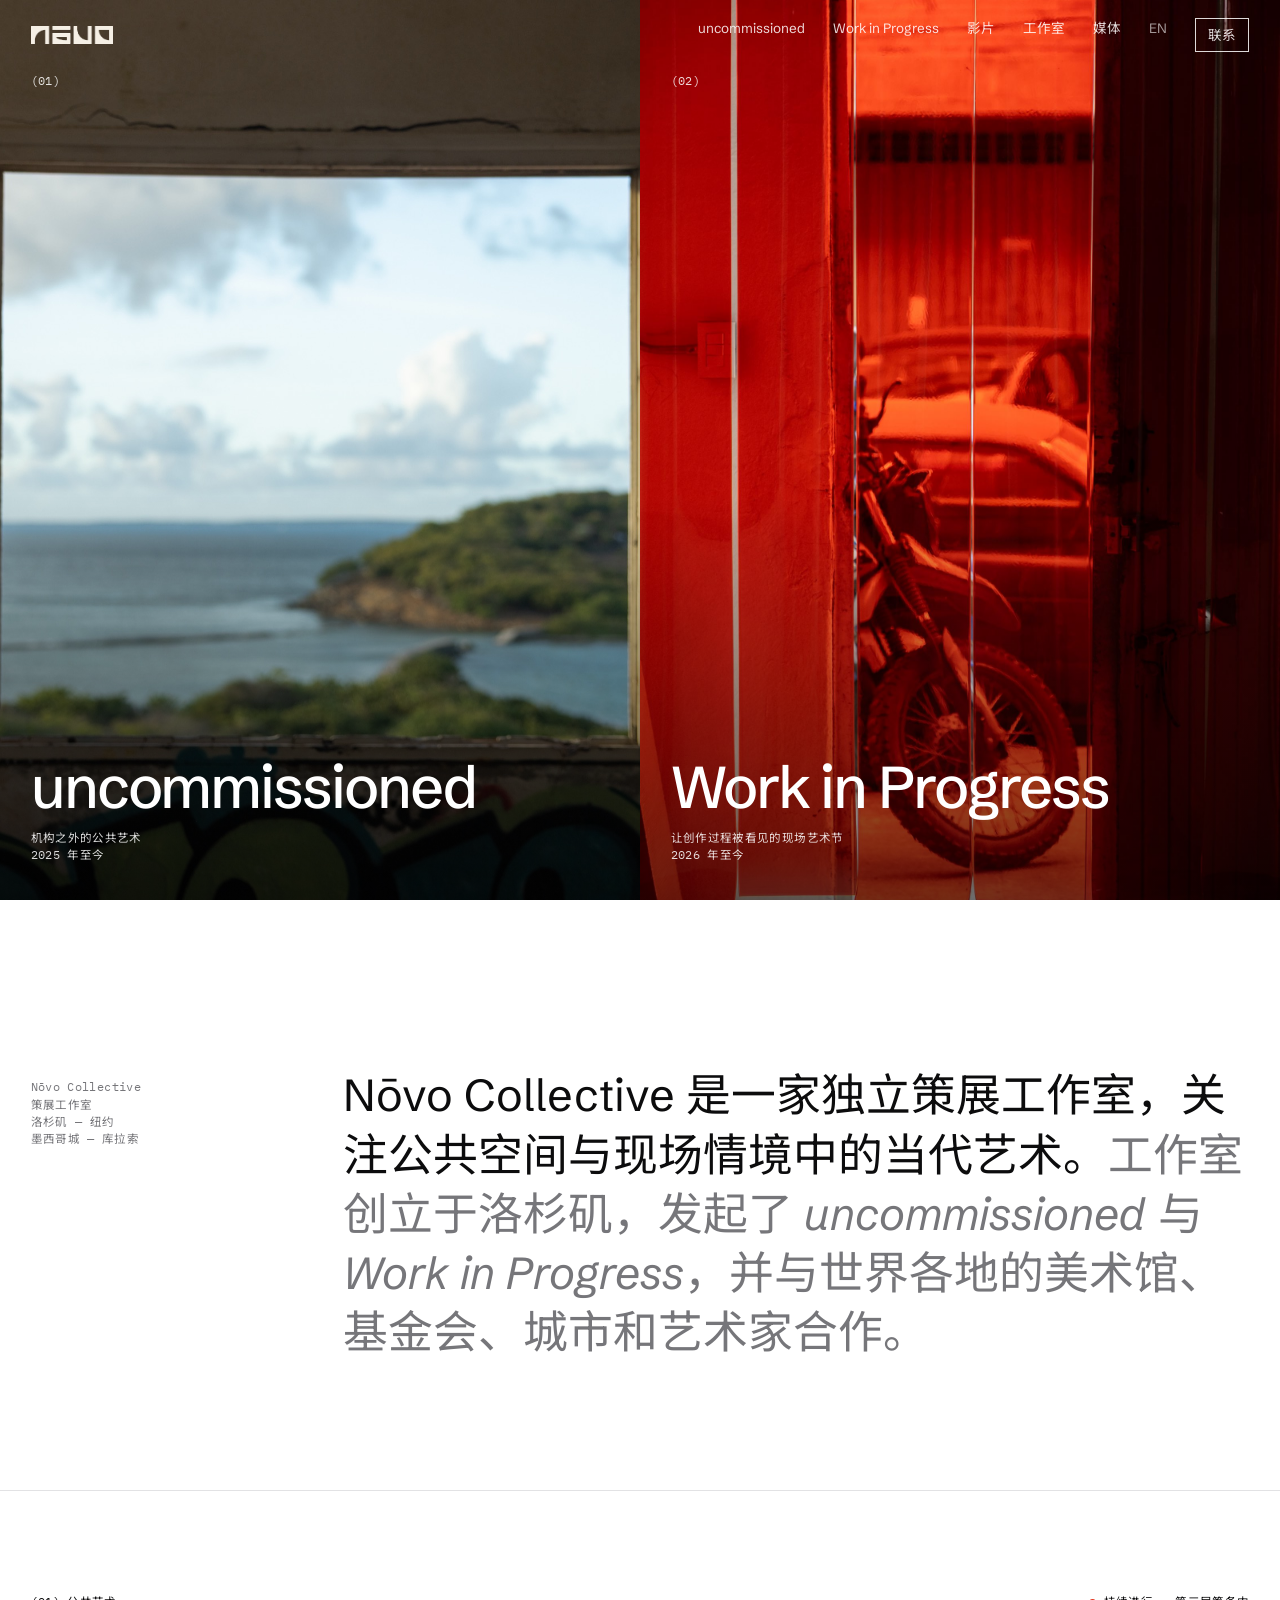
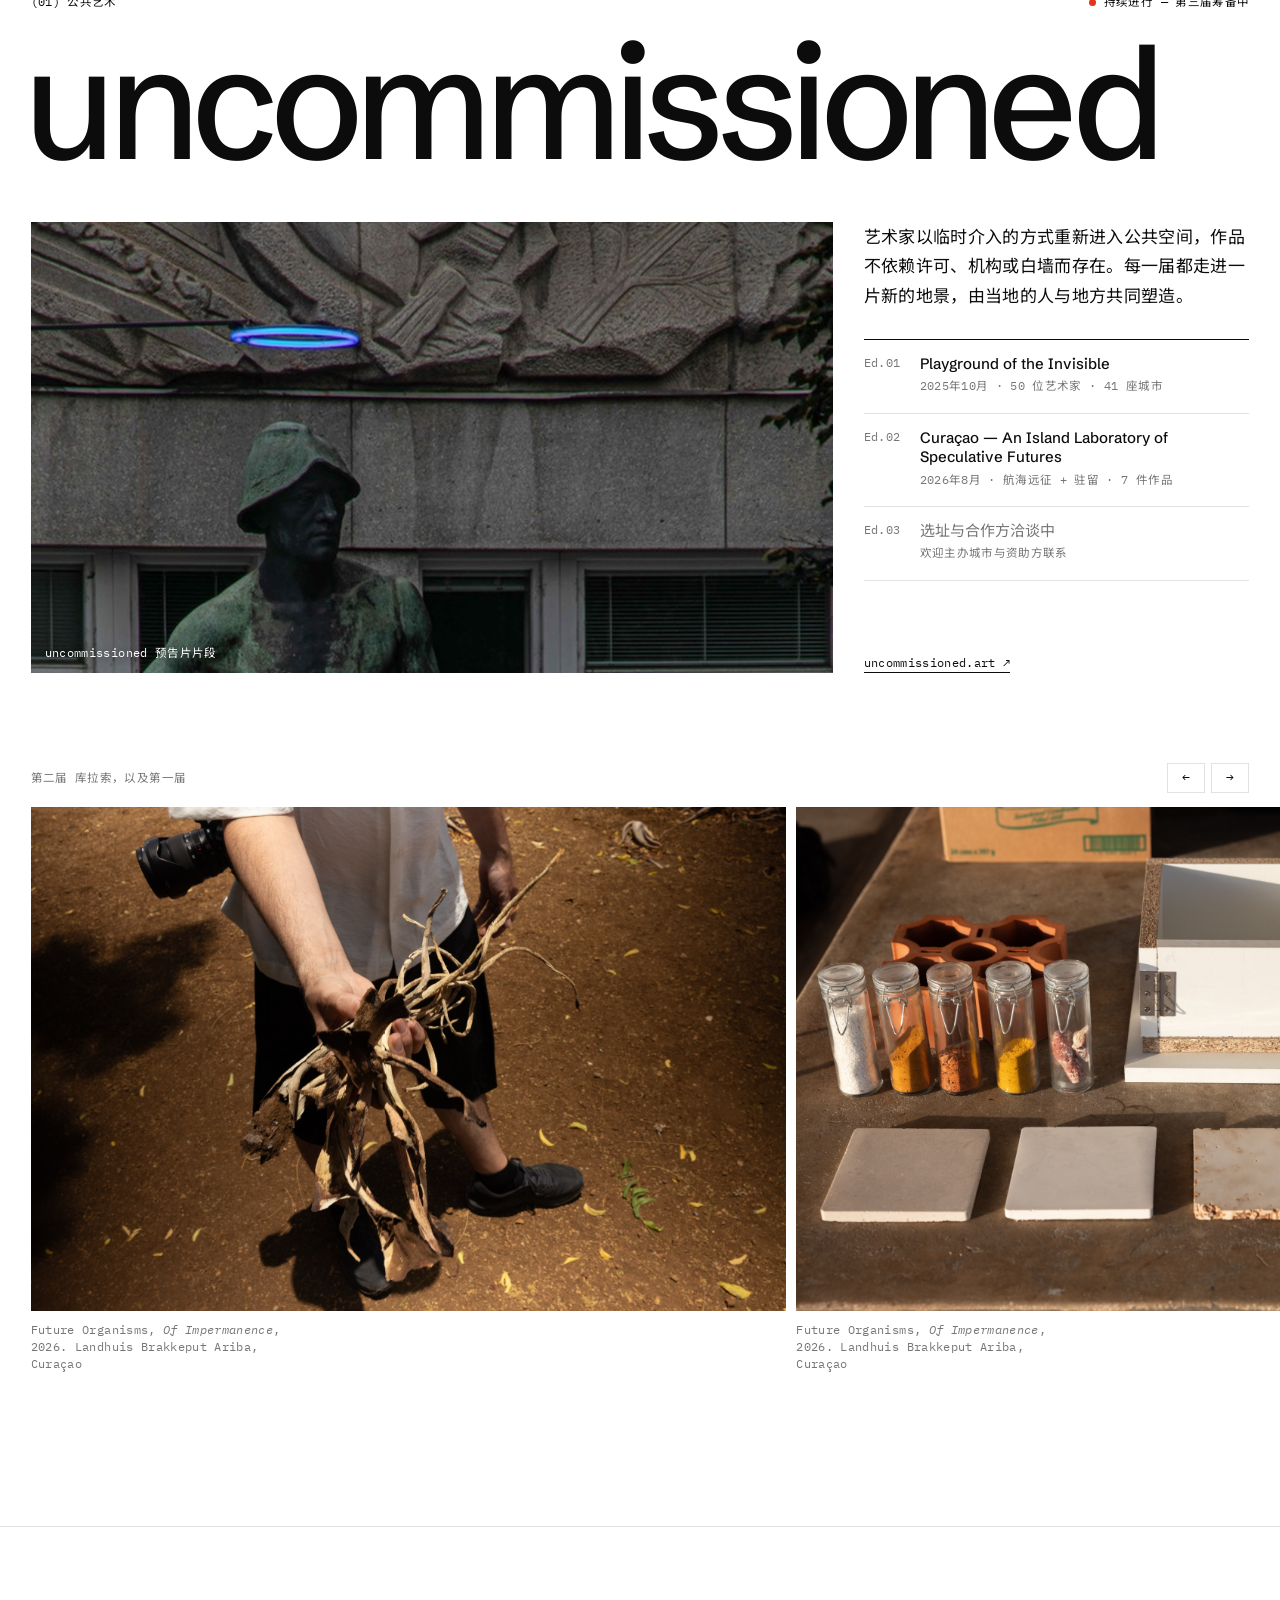
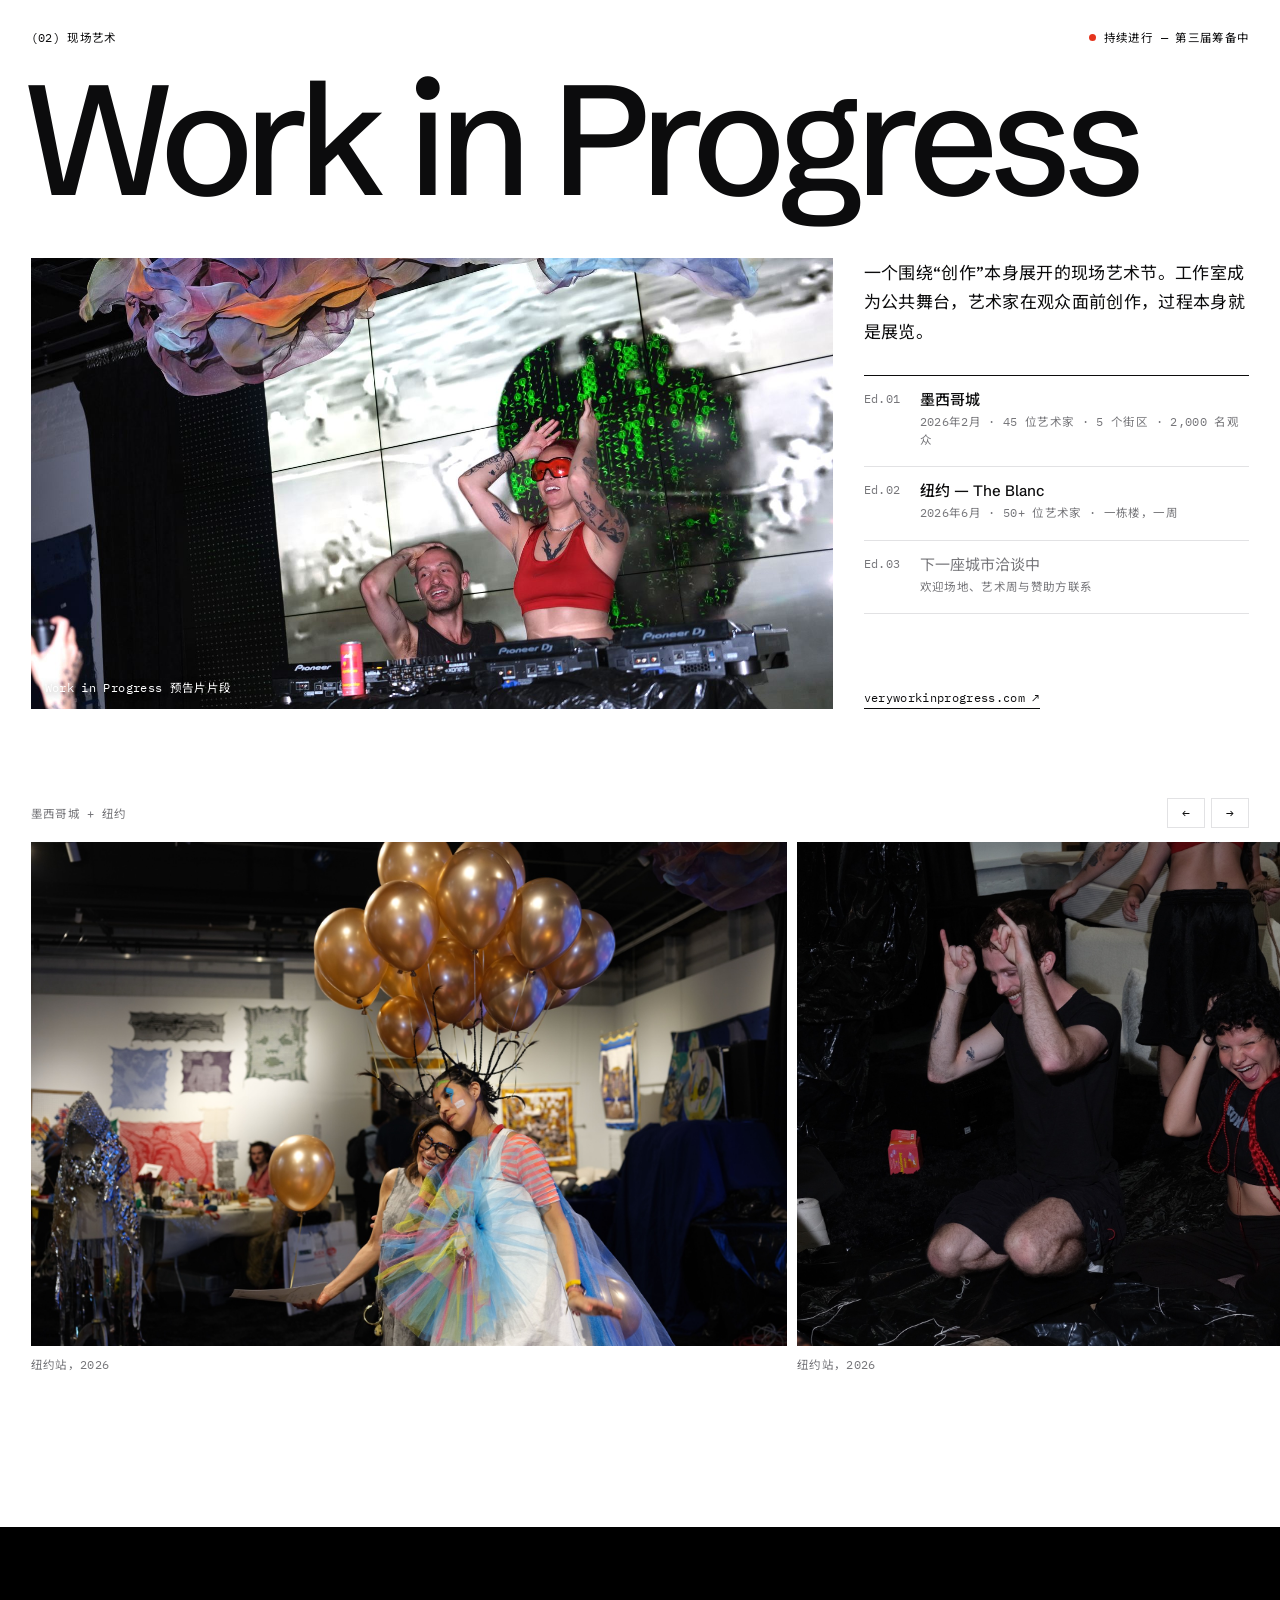
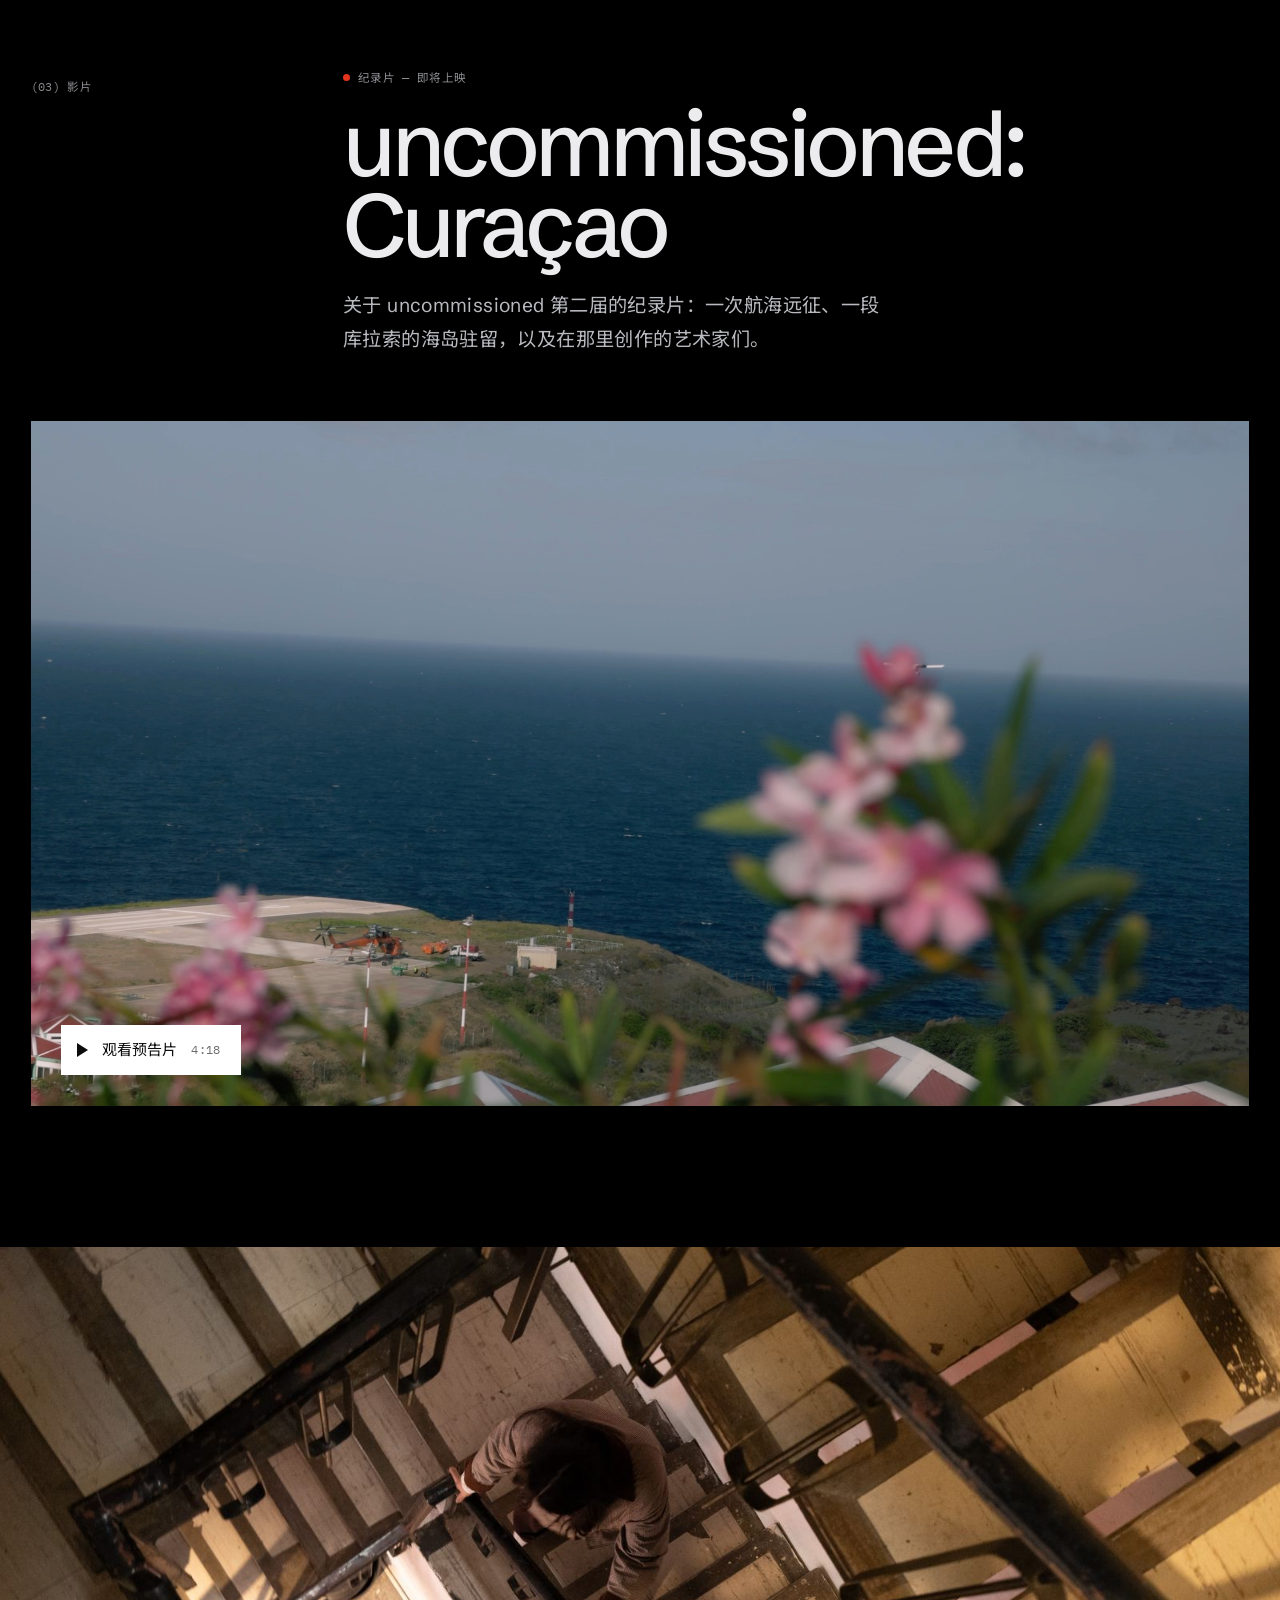
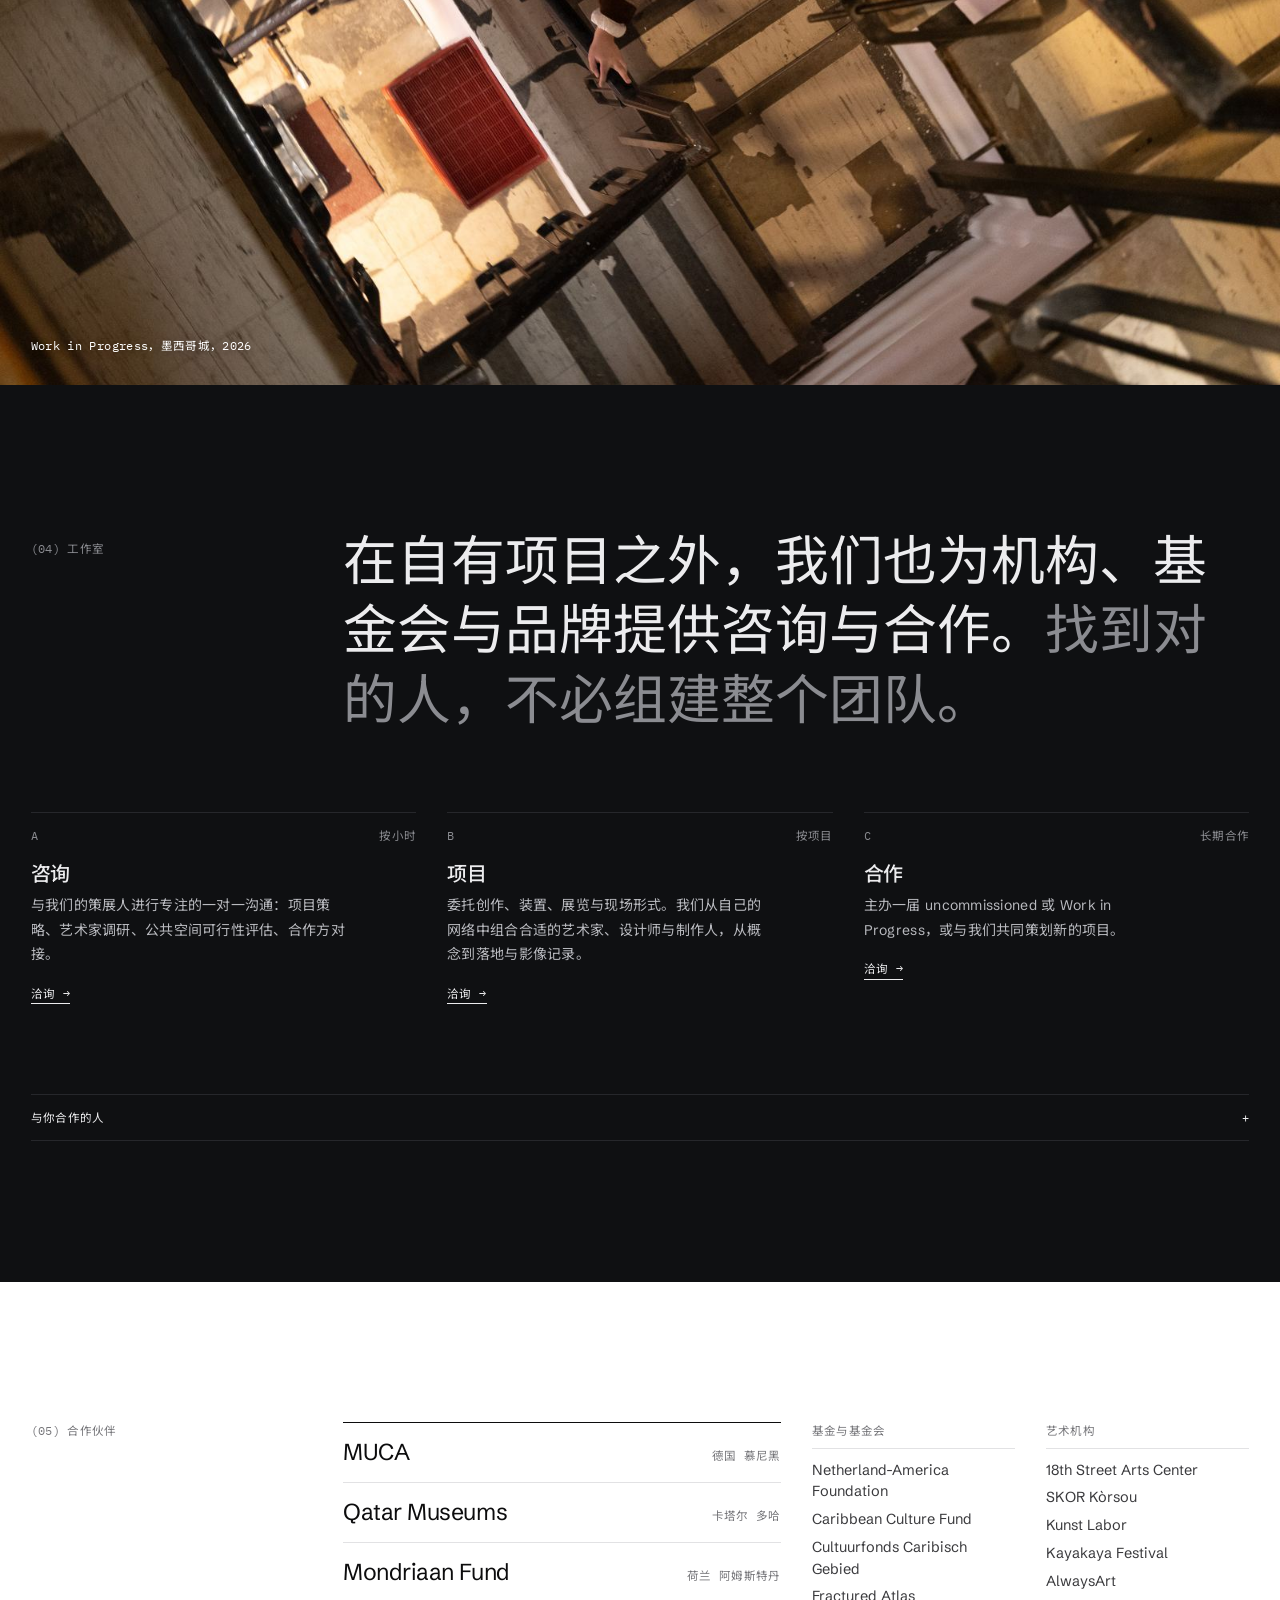
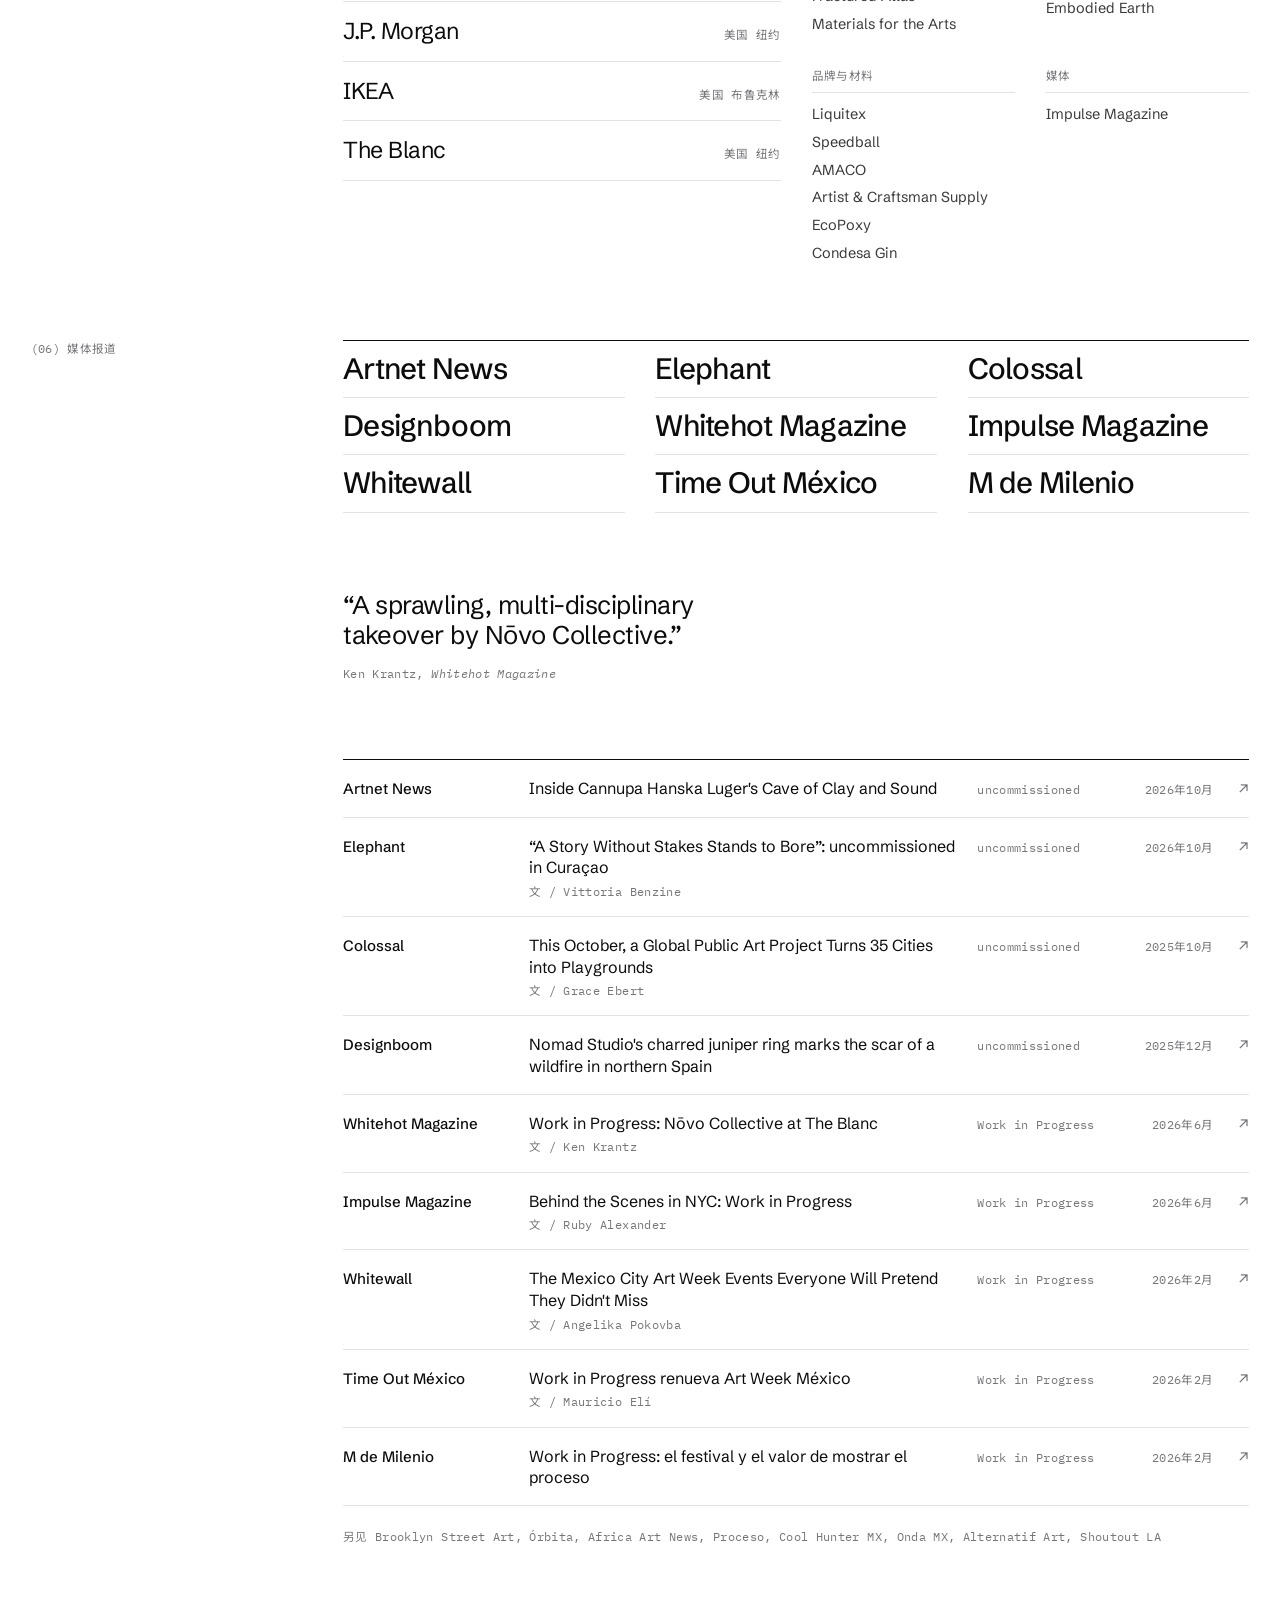
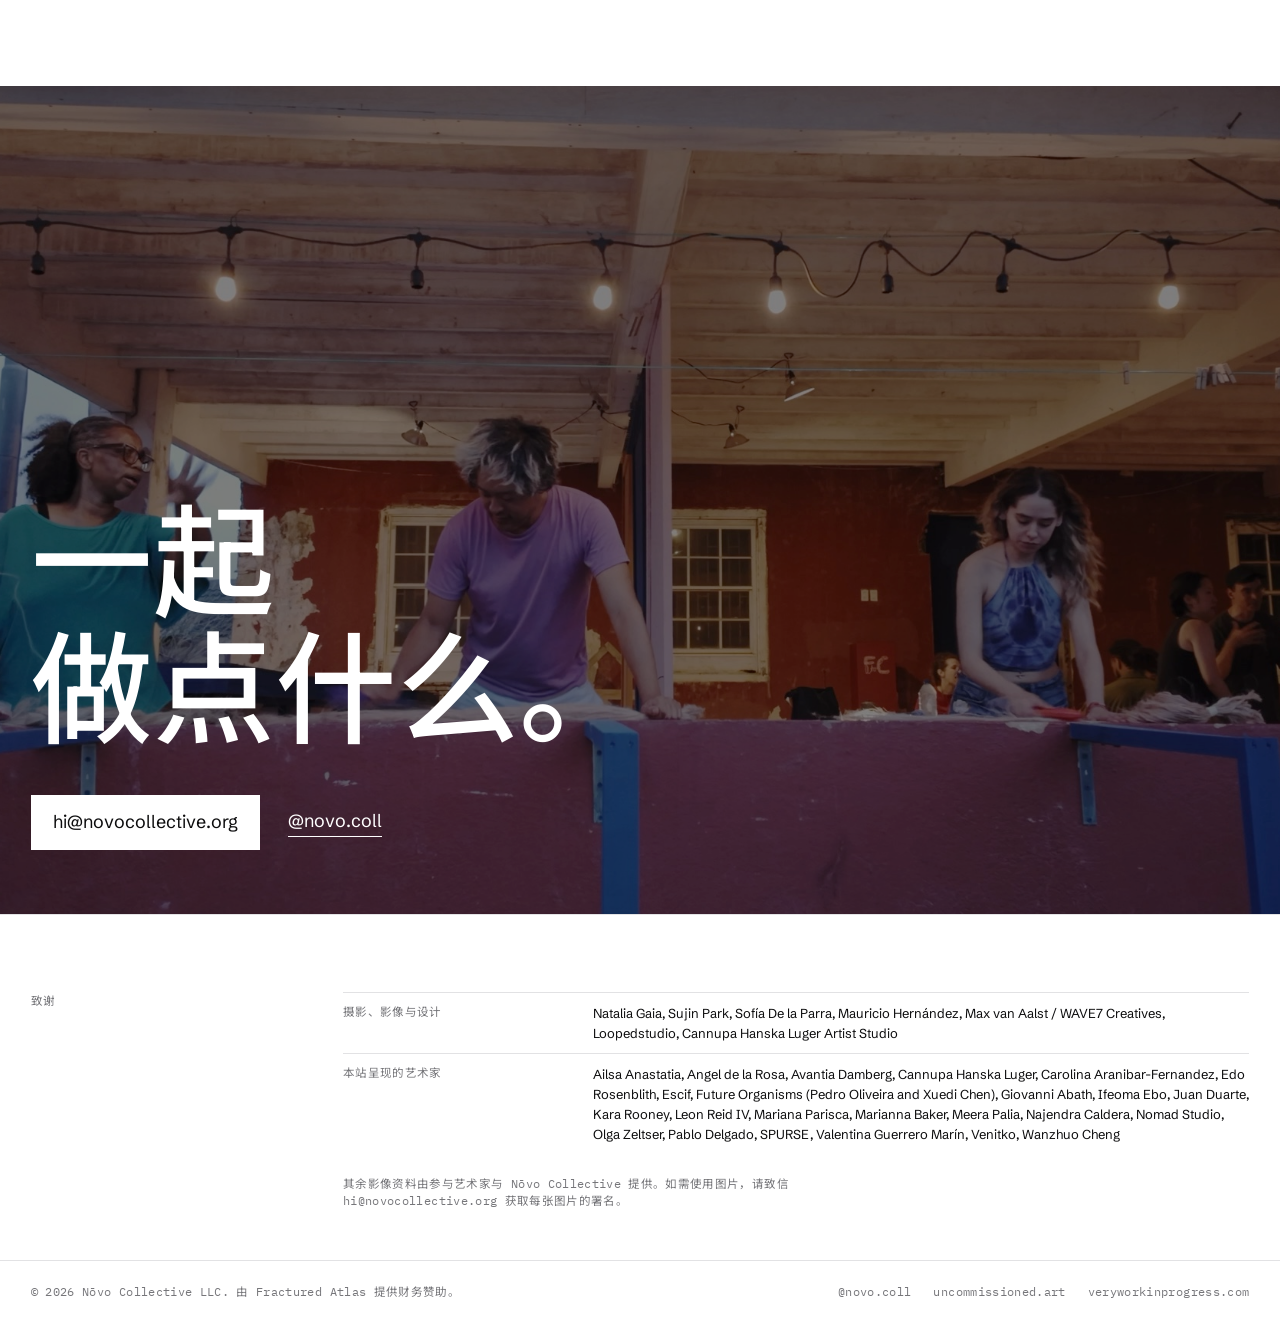
==== zh/index.html @ 169fda00 "Chinese version at /zh/ with language switch; Studio copy reflects the creative network Co-Authored-" ====
<!doctype html>
<html lang="zh-Hans">
<head>
<meta charset="utf-8">
<meta name="viewport" content="width=device-width, initial-scale=1">
<title>Nōvo Collective</title>
<meta name="description" content="Nōvo Collective 是一家独立策展工作室，专注于公共空间与现场情境中的当代艺术，发起了 uncommissioned 与 Work in Progress。">
<meta property="og:title" content="Nōvo Collective">
<meta property="og:description" content="独立策展工作室，uncommissioned 与 Work in Progress 的发起者。">
<meta property="og:image" content="https://novocollective.org/img/uc/curacao-window.jpg">
<meta property="og:url" content="https://novocollective.org/zh/">
<link rel="canonical" href="https://novocollective.org/zh/">
<link rel="alternate" hreflang="en" href="https://novocollective.org/">
<link rel="alternate" hreflang="zh-Hans" href="https://novocollective.org/zh/">
<meta name="twitter:card" content="summary_large_image">
<link rel="icon" type="image/png" href="../img/brand/favicon-64.png">
<link rel="apple-touch-icon" href="../img/brand/apple-touch-icon.png">
<link rel="preconnect" href="https://fonts.googleapis.com">
<link rel="preconnect" href="https://fonts.gstatic.com" crossorigin>
<link href="https://fonts.googleapis.com/css2?family=IBM+Plex+Mono:wght@400&family=Schibsted+Grotesk:ital,wght@0,400;0,500;1,400&family=Noto+Sans+SC:wght@400;500&display=swap" rel="stylesheet">
<link rel="stylesheet" href="../style.css">
</head>
<body>

<header class="top">
  <a class="logo" href="#top" aria-label="Nōvo Collective，回到顶部"><img src="../img/brand/novo-white.png" alt="Nōvo Collective"></a>
  <nav>
    <a href="#uncommissioned">uncommissioned</a>
    <a href="#wip">Work in Progress</a>
    <a href="#film">影片</a>
    <a href="#studio">工作室</a>
    <a href="#record">媒体</a>
    <a class="lang" href="../" hreflang="en" lang="en">EN</a>
    <a class="cta" href="#contact">联系</a>
  </nav>
</header>

<main id="top">

  <!-- Two pillars, side by side -->
  <section class="hero" aria-label="我们的两个项目">
    <a class="panel" href="#uncommissioned">
      <img src="../img/uc/curacao-window.jpg" width="2400" height="1600" alt="库拉索，废墟建筑的窗口框出大海" fetchpriority="high">
      <span class="idx mono">(01)</span>
      <div class="panel-txt">
        <h2>uncommissioned</h2>
        <span class="mono">机构之外的公共艺术<br>2025 年至今</span>
      </div>
    </a>
    <a class="panel" href="#wip">
      <img src="../img/wip/mx-entrance.jpg" width="1600" height="2400" alt="墨西哥城，Work in Progress 被红光照亮的入口" fetchpriority="high">
      <span class="idx mono">(02)</span>
      <div class="panel-txt">
        <h2>Work in Progress</h2>
        <span class="mono">让创作过程被看见的现场艺术节<br>2026 年至今</span>
      </div>
    </a>
  </section>

  <!-- Who we are -->
  <section class="statement grid">
    <p class="side mono mute">Nōvo Collective<br>策展工作室<br>洛杉矶 — 纽约<br>墨西哥城 — 库拉索</p>
    <p class="lead">Nōvo Collective 是一家独立策展工作室，关注公共空间与现场情境中的当代艺术。<em>工作室创立于洛杉矶，发起了 <i>uncommissioned</i> 与 <i>Work in Progress</i>，并与世界各地的美术馆、基金会、城市和艺术家合作。</em></p>
  </section>

  <!-- Pillar 01 -->
  <section class="pillar" id="uncommissioned">
    <div class="grid p-head">
      <div class="no mono">
        <span>(01) 公共艺术</span>
        <span class="status">持续进行 — 第三届筹备中</span>
      </div>
      <h2>uncommissioned</h2>
    </div>

    <div class="grid p-body">
<!-- lead:uc -->
      <figure class="lead">
        <video autoplay muted loop playsinline preload="metadata" poster="../img/uc/stolen-light.jpg" aria-label="uncommissioned 预告片片段"><source src="../media/uncommissioned-loop.mp4" type="video/mp4"></video>
        <figcaption class="mono">uncommissioned 预告片片段</figcaption>
      </figure>
<!-- /lead:uc -->
      <aside>
        <p>艺术家以临时介入的方式重新进入公共空间，作品不依赖许可、机构或白墙而存在。每一届都走进一片新的地景，由当地的人与地方共同塑造。</p>
        <div class="eds">
          <div class="ed"><span class="n mono">Ed.01</span><b>Playground of the Invisible</b><span class="mono mute">2025年10月 · 50 位艺术家 · 41 座城市</span></div>
          <div class="ed"><span class="n mono">Ed.02</span><b>Curaçao — An Island Laboratory of Speculative Futures</b><span class="mono mute">2026年8月 · 航海远征 + 驻留 · 7 件作品</span></div>
          <div class="ed next"><span class="n mono">Ed.03</span><b>选址与合作方洽谈中</b><span class="mono mute">欢迎主办城市与资助方联系</span></div>
        </div>
        <a class="u mono" href="https://uncommissioned.art" target="_blank" rel="noopener">uncommissioned.art ↗</a>
      </aside>
    </div>

    <div class="strip">
      <div class="strip-bar"><span class="mono mute">第二届 库拉索，以及第一届</span><span class="btns"><button type="button" data-dir="-1" aria-label="上一组图片">←</button><button type="button" data-dir="1" aria-label="下一组图片">→</button></span></div>
      <div class="track" tabindex="0" aria-label="uncommissioned 现场照片">
<!-- gallery:uc -->
        <figure><img src="../img/gallery/uc/01-future-organisms-of-impermanence-2026-landhuis-brakkeput-ari.jpg" width="2000" height="1334" alt="Future Organisms, Of Impermanence, 2026. Landhuis Brakkeput Ariba, Curaçao" loading="lazy"><figcaption class="mono mute">Future Organisms, <i>Of Impermanence</i>, 2026. Landhuis Brakkeput Ariba, Curaçao</figcaption></figure>
        <figure><img src="../img/gallery/uc/02-future-organisms-of-impermanence-2026-landhuis-brakkeput-ari.jpg" width="2000" height="1334" alt="Future Organisms, Of Impermanence, 2026. Landhuis Brakkeput Ariba, Curaçao" loading="lazy"><figcaption class="mono mute">Future Organisms, <i>Of Impermanence</i>, 2026. Landhuis Brakkeput Ariba, Curaçao</figcaption></figure>
        <figure><img src="../img/gallery/uc/03-ailsa-anastatia-terms-and-conditions-2026-sint-jorisbaai-cur.jpg" width="2000" height="1333" alt="Ailsa Anastatia, Terms and Conditions, 2026. Sint Jorisbaai, Curaçao" loading="lazy"><figcaption class="mono mute">Ailsa Anastatia, <i>Terms and Conditions</i>, 2026. Sint Jorisbaai, Curaçao</figcaption></figure>
        <figure><img src="../img/gallery/uc/04-ailsa-anastatia-terms-and-conditions-2026-sint-jorisbaai-cur.jpg" width="2000" height="1333" alt="Ailsa Anastatia, Terms and Conditions, 2026. Sint Jorisbaai, Curaçao" loading="lazy"><figcaption class="mono mute">Ailsa Anastatia, <i>Terms and Conditions</i>, 2026. Sint Jorisbaai, Curaçao</figcaption></figure>
        <figure><img src="../img/gallery/uc/05-cannupa-hanska-luger-land-song-2026-kueba-di-indjan-curacao.jpg" width="1428" height="2000" alt="Cannupa Hanska Luger, Land Song, 2026. Kueba di Indjan, Curaçao" loading="lazy"><figcaption class="mono mute">Cannupa Hanska Luger, <i>Land Song</i>, 2026. Kueba di Indjan, Curaçao</figcaption></figure>
        <figure><img src="../img/gallery/uc/06-cannupa-hanska-luger-land-song-2026-kueba-di-indjan-curacao.jpg" width="1428" height="2000" alt="Cannupa Hanska Luger, Land Song, 2026. Kueba di Indjan, Curaçao" loading="lazy"><figcaption class="mono mute">Cannupa Hanska Luger, <i>Land Song</i>, 2026. Kueba di Indjan, Curaçao</figcaption></figure>
        <figure><img src="../img/gallery/uc/07-avantia-damberg-the-lands-hexagonised-treasures-2026-kueba-d.jpg" width="2000" height="1335" alt="Avantia Damberg, the land’s hexagonised treasures, 2026. Kueba di Indjan, Curaçao" loading="lazy"><figcaption class="mono mute">Avantia Damberg, <i>the land’s hexagonised treasures</i>, 2026. Kueba di Indjan, Curaçao</figcaption></figure>
        <figure><img src="../img/gallery/uc/08-avantia-damberg-through-colourful-shades-inside-out-2026-kle.jpg" width="2000" height="1500" alt="Avantia Damberg, Through Colourful Shades - Inside Out, 2026. Klein Curaçao" loading="lazy"><figcaption class="mono mute">Avantia Damberg, <i>Through Colourful Shades - Inside Out</i>, 2026. Klein Curaçao</figcaption></figure>
        <figure><img src="../img/gallery/uc/09-najendra-caldera-karga-2026-curacao.jpg" width="2000" height="1333" alt="Najendra Caldera, Karga, 2026. Curaçao" loading="lazy"><figcaption class="mono mute">Najendra Caldera, <i>Karga</i>, 2026. Curaçao</figcaption></figure>
        <figure><img src="../img/gallery/uc/10-najendra-caldera-karga-2026-curacao.jpg" width="2000" height="1334" alt="Najendra Caldera, Karga, 2026. Curaçao" loading="lazy"><figcaption class="mono mute">Najendra Caldera, <i>Karga</i>, 2026. Curaçao</figcaption></figure>
        <figure><img src="../img/gallery/uc/11-giovanni-abath-explaining-everything-without-saying-anything.jpg" width="2000" height="1334" alt="Giovanni Abath, Explaining Everything Without Saying Anything…, 2026. Curaçao" loading="lazy"><figcaption class="mono mute">Giovanni Abath, <i>Explaining Everything Without Saying Anything…</i>, 2026. Curaçao</figcaption></figure>
        <figure><img src="../img/gallery/uc/12-carolina-aranibar-fernandez-the-reef-of-our-future-ancestors.jpg" width="1334" height="2000" alt="Carolina Aranibar-Fernandez, The Reef of our Future Ancestors, 2026. Curaçao" loading="lazy"><figcaption class="mono mute">Carolina Aranibar-Fernandez, <i>The Reef of our Future Ancestors</i>, 2026. Curaçao</figcaption></figure>
        <figure><img src="../img/gallery/uc/13-carolina-aranibar-fernandez-the-reef-of-our-future-ancestors.jpg" width="1334" height="2000" alt="Carolina Aranibar-Fernandez, The Reef of our Future Ancestors, 2026. Curaçao" loading="lazy"><figcaption class="mono mute">Carolina Aranibar-Fernandez, <i>The Reef of our Future Ancestors</i>, 2026. Curaçao</figcaption></figure>
        <figure><img src="../img/gallery/uc/14-carolina-aranibar-fernandez-the-reef-of-our-future-ancestors.jpg" width="2000" height="1334" alt="Carolina Aranibar-Fernandez, The Reef of our Future Ancestors, 2026. Curaçao" loading="lazy"><figcaption class="mono mute">Carolina Aranibar-Fernandez, <i>The Reef of our Future Ancestors</i>, 2026. Curaçao</figcaption></figure>
        <figure><img src="../img/gallery/uc/15-carolina-aranibar-fernandez-the-reef-of-our-future-ancestors.jpg" width="2000" height="1334" alt="Carolina Aranibar-Fernandez, The Reef of our Future Ancestors, 2026. Curaçao" loading="lazy"><figcaption class="mono mute">Carolina Aranibar-Fernandez, <i>The Reef of our Future Ancestors</i>, 2026. Curaçao</figcaption></figure>
        <figure><img src="../img/gallery/uc/16-angel-de-la-rosa-curacao-2026.jpg" width="1334" height="2000" alt="Angel de la Rosa. Curaçao, 2026" loading="lazy"><figcaption class="mono mute">Angel de la Rosa. Curaçao, 2026</figcaption></figure>
        <figure><img src="../img/gallery/uc/17-ailsa-anastatia-curacao-2026.jpg" width="2000" height="1334" alt="Ailsa Anastatia. Curaçao, 2026" loading="lazy"><figcaption class="mono mute">Ailsa Anastatia. Curaçao, 2026</figcaption></figure>
        <figure><img src="../img/gallery/uc/18-reception-kueba-di-indjan-curacao-2026.jpg" width="2000" height="1335" alt="Reception, Kueba di Indjan. Curaçao, 2026" loading="lazy"><figcaption class="mono mute">Reception, Kueba di Indjan. Curaçao, 2026</figcaption></figure>
        <figure><img src="../img/gallery/uc/19-curacao-2026.jpg" width="2000" height="1335" alt="库拉索，2026" loading="lazy"><figcaption class="mono mute">库拉索，2026</figcaption></figure>
        <figure><img src="../img/gallery/uc/20-curacao-2026.jpg" width="2000" height="1335" alt="库拉索，2026" loading="lazy"><figcaption class="mono mute">库拉索，2026</figcaption></figure>
        <figure><img src="../img/gallery/uc/21-curacao-2026.jpg" width="2000" height="1500" alt="库拉索，2026" loading="lazy"><figcaption class="mono mute">库拉索，2026</figcaption></figure>
        <figure><img src="../img/gallery/uc/22-curacao-2026.jpg" width="2000" height="900" alt="库拉索，2026" loading="lazy"><figcaption class="mono mute">库拉索，2026</figcaption></figure>
        <figure><img src="../img/gallery/uc/23-curacao-2026.jpg" width="2000" height="900" alt="库拉索，2026" loading="lazy"><figcaption class="mono mute">库拉索，2026</figcaption></figure>
        <figure><img src="../img/gallery/uc/24-curacao-2026.jpg" width="2000" height="900" alt="库拉索，2026" loading="lazy"><figcaption class="mono mute">库拉索，2026</figcaption></figure>
        <figure><img src="../img/gallery/uc/25-curacao-2026.jpg" width="2000" height="1125" alt="库拉索，2026" loading="lazy"><figcaption class="mono mute">库拉索，2026</figcaption></figure>
        <figure><img src="../img/gallery/uc/26-curacao-2026.jpg" width="2000" height="1334" alt="库拉索，2026" loading="lazy"><figcaption class="mono mute">库拉索，2026</figcaption></figure>
        <figure><img src="../img/gallery/uc/27-curacao-2026.jpg" width="2000" height="1334" alt="库拉索，2026" loading="lazy"><figcaption class="mono mute">库拉索，2026</figcaption></figure>
        <figure><img src="../img/gallery/uc/28-curacao-2026.jpg" width="2000" height="1334" alt="库拉索，2026" loading="lazy"><figcaption class="mono mute">库拉索，2026</figcaption></figure>
        <figure><img src="../img/gallery/uc/29-curacao-2026.jpg" width="2000" height="1334" alt="库拉索，2026" loading="lazy"><figcaption class="mono mute">库拉索，2026</figcaption></figure>
        <figure><img src="../img/gallery/uc/30-photo.jpg" width="1600" height="1065" alt="照片" loading="lazy"><figcaption class="mono mute"></figcaption></figure>
        <figure><img src="../img/gallery/uc/31-cannupa-hanska-luger.jpg" width="1200" height="857" alt="Cannupa Hanska Luger" loading="lazy"><figcaption class="mono mute">Cannupa Hanska Luger</figcaption></figure>
        <figure><img src="../img/gallery/uc/32-wanzhuo-cheng.jpg" width="1200" height="1221" alt="Wanzhuo Cheng" loading="lazy"><figcaption class="mono mute">Wanzhuo Cheng</figcaption></figure>
        <figure><img src="../img/gallery/uc/33-nomad-studio-socarrado-castilla-y-leon.jpg" width="800" height="450" alt="Nomad Studio, Socarrado. Castilla y León" loading="lazy"><figcaption class="mono mute">Nomad Studio, <i>Socarrado</i>. Castilla y León</figcaption></figure>
        <figure><img src="../img/gallery/uc/34-valentina-guerrero-marin.jpg" width="1200" height="1600" alt="Valentina Guerrero Marín" loading="lazy"><figcaption class="mono mute">Valentina Guerrero Marín</figcaption></figure>
        <figure><img src="../img/gallery/uc/35-kara-rooney.jpg" width="1200" height="800" alt="Kara Rooney" loading="lazy"><figcaption class="mono mute">Kara Rooney</figcaption></figure>
        <figure><img src="../img/gallery/uc/36-spurse-et-al-carbon-harvest-new-paltz.jpg" width="800" height="600" alt="SPURSE et al., Carbon Harvest. New Paltz" loading="lazy"><figcaption class="mono mute">SPURSE et al., <i>Carbon Harvest</i>. New Paltz</figcaption></figure>
        <figure><img src="../img/gallery/uc/37-escif.jpg" width="900" height="978" alt="Escif" loading="lazy"><figcaption class="mono mute">Escif</figcaption></figure>
        <figure><img src="../img/gallery/uc/38-leon-reid-iv.jpg" width="1200" height="900" alt="Leon Reid IV" loading="lazy"><figcaption class="mono mute">Leon Reid IV</figcaption></figure>
<!-- /gallery:uc -->
      </div>
    </div>
  </section>

  <!-- Pillar 02 -->
  <section class="pillar" id="wip" style="margin-top:clamp(96px,12vw,170px)">
    <div class="grid p-head">
      <div class="no mono">
        <span>(02) 现场艺术</span>
        <span class="status">持续进行 — 第三届筹备中</span>
      </div>
      <h2>Work in Progress</h2>
    </div>

    <div class="grid p-body">
<!-- lead:wip -->
      <figure class="lead">
        <video autoplay muted loop playsinline preload="metadata" poster="../img/wip/verbal-animal.jpg" aria-label="Work in Progress 预告片片段"><source src="../media/work-in-progress-loop.mp4" type="video/mp4"></video>
        <figcaption class="mono">Work in Progress 预告片片段</figcaption>
      </figure>
<!-- /lead:wip -->
      <aside>
        <p>一个围绕“创作”本身展开的现场艺术节。工作室成为公共舞台，艺术家在观众面前创作，过程本身就是展览。</p>
        <div class="eds">
          <div class="ed"><span class="n mono">Ed.01</span><b>墨西哥城</b><span class="mono mute">2026年2月 · 45 位艺术家 · 5 个街区 · 2,000 名观众</span></div>
          <div class="ed"><span class="n mono">Ed.02</span><b>纽约 — The Blanc</b><span class="mono mute">2026年6月 · 50+ 位艺术家 · 一栋楼，一周</span></div>
          <div class="ed next"><span class="n mono">Ed.03</span><b>下一座城市洽谈中</b><span class="mono mute">欢迎场地、艺术周与赞助方联系</span></div>
        </div>
        <a class="u mono" href="https://veryworkinprogress.com" target="_blank" rel="noopener">veryworkinprogress.com ↗</a>
      </aside>
    </div>

    <div class="strip">
      <div class="strip-bar"><span class="mono mute">墨西哥城 + 纽约</span><span class="btns"><button type="button" data-dir="-1" aria-label="上一组图片">←</button><button type="button" data-dir="1" aria-label="下一组图片">→</button></span></div>
      <div class="track" tabindex="0" aria-label="Work in Progress 现场照片">
<!-- gallery:wip -->
        <figure><img src="../img/gallery/wip/01-new-york-edition-2026.jpg" width="2000" height="1333" alt="纽约站，2026" loading="lazy"><figcaption class="mono mute">纽约站，2026</figcaption></figure>
        <figure><img src="../img/gallery/wip/02-new-york-edition-2026.jpg" width="2000" height="1489" alt="纽约站，2026" loading="lazy"><figcaption class="mono mute">纽约站，2026</figcaption></figure>
        <figure><img src="../img/gallery/wip/03-new-york-edition-2026.jpg" width="2000" height="1333" alt="纽约站，2026" loading="lazy"><figcaption class="mono mute">纽约站，2026</figcaption></figure>
        <figure><img src="../img/gallery/wip/04-new-york-edition-2026.jpg" width="2000" height="1333" alt="纽约站，2026" loading="lazy"><figcaption class="mono mute">纽约站，2026</figcaption></figure>
        <figure><img src="../img/gallery/wip/05-new-york-edition-2026.jpg" width="2000" height="1506" alt="纽约站，2026" loading="lazy"><figcaption class="mono mute">纽约站，2026</figcaption></figure>
        <figure><img src="../img/gallery/wip/06-new-york-edition-2026.jpg" width="2000" height="1333" alt="纽约站，2026" loading="lazy"><figcaption class="mono mute">纽约站，2026</figcaption></figure>
        <figure><img src="../img/gallery/wip/07-new-york-edition-2026.jpg" width="2000" height="1333" alt="纽约站，2026" loading="lazy"><figcaption class="mono mute">纽约站，2026</figcaption></figure>
        <figure><img src="../img/gallery/wip/08-new-york-edition-2026.jpg" width="2000" height="1333" alt="纽约站，2026" loading="lazy"><figcaption class="mono mute">纽约站，2026</figcaption></figure>
        <figure><img src="../img/gallery/wip/09-new-york-edition-2026.jpg" width="2000" height="1333" alt="纽约站，2026" loading="lazy"><figcaption class="mono mute">纽约站，2026</figcaption></figure>
        <figure><img src="../img/gallery/wip/10-new-york-edition-2026.jpg" width="2000" height="1333" alt="纽约站，2026" loading="lazy"><figcaption class="mono mute">纽约站，2026</figcaption></figure>
        <figure><img src="../img/gallery/wip/11-new-york-edition-2026.jpg" width="2000" height="1333" alt="纽约站，2026" loading="lazy"><figcaption class="mono mute">纽约站，2026</figcaption></figure>
        <figure><img src="../img/gallery/wip/12-new-york-edition-2026.jpg" width="2000" height="1333" alt="纽约站，2026" loading="lazy"><figcaption class="mono mute">纽约站，2026</figcaption></figure>
        <figure><img src="../img/gallery/wip/13-new-york-edition-2026.jpg" width="2000" height="1333" alt="纽约站，2026" loading="lazy"><figcaption class="mono mute">纽约站，2026</figcaption></figure>
        <figure><img src="../img/gallery/wip/14-new-york-edition-2026.jpg" width="2000" height="1333" alt="纽约站，2026" loading="lazy"><figcaption class="mono mute">纽约站，2026</figcaption></figure>
        <figure><img src="../img/gallery/wip/15-new-york-edition-2026.jpg" width="2000" height="1333" alt="纽约站，2026" loading="lazy"><figcaption class="mono mute">纽约站，2026</figcaption></figure>
        <figure><img src="../img/gallery/wip/16-new-york-edition-2026.jpg" width="2000" height="1333" alt="纽约站，2026" loading="lazy"><figcaption class="mono mute">纽约站，2026</figcaption></figure>
        <figure><img src="../img/gallery/wip/17-new-york-edition-2026.jpg" width="2000" height="1333" alt="纽约站，2026" loading="lazy"><figcaption class="mono mute">纽约站，2026</figcaption></figure>
        <figure><img src="../img/gallery/wip/18-new-york-edition-2026.jpg" width="1600" height="1066" alt="纽约站，2026" loading="lazy"><figcaption class="mono mute">纽约站，2026</figcaption></figure>
        <figure><img src="../img/gallery/wip/19-new-york-edition-2026.jpg" width="1600" height="1066" alt="纽约站，2026" loading="lazy"><figcaption class="mono mute">纽约站，2026</figcaption></figure>
        <figure><img src="../img/gallery/wip/20-new-york-edition-2026.jpg" width="1600" height="1066" alt="纽约站，2026" loading="lazy"><figcaption class="mono mute">纽约站，2026</figcaption></figure>
        <figure><img src="../img/gallery/wip/21-new-york-edition-2026.jpg" width="1600" height="1066" alt="纽约站，2026" loading="lazy"><figcaption class="mono mute">纽约站，2026</figcaption></figure>
        <figure><img src="../img/gallery/wip/22-mexico-city-edition-2026.jpg" width="800" height="533" alt="墨西哥城站，2026" loading="lazy"><figcaption class="mono mute">墨西哥城站，2026</figcaption></figure>
        <figure><img src="../img/gallery/wip/23-mexico-city-edition-2026.jpg" width="1600" height="1066" alt="墨西哥城站，2026" loading="lazy"><figcaption class="mono mute">墨西哥城站，2026</figcaption></figure>
        <figure><img src="../img/gallery/wip/24-mexico-city-edition-2026.jpg" width="1600" height="1066" alt="墨西哥城站，2026" loading="lazy"><figcaption class="mono mute">墨西哥城站，2026</figcaption></figure>
        <figure><img src="../img/gallery/wip/25-mexico-city-edition-2026.jpg" width="1600" height="1066" alt="墨西哥城站，2026" loading="lazy"><figcaption class="mono mute">墨西哥城站，2026</figcaption></figure>
        <figure><img src="../img/gallery/wip/26-mexico-city-edition-2026.jpg" width="1600" height="1066" alt="墨西哥城站，2026" loading="lazy"><figcaption class="mono mute">墨西哥城站，2026</figcaption></figure>
        <figure><img src="../img/gallery/wip/27-mexico-city-edition-2026.jpg" width="1600" height="1066" alt="墨西哥城站，2026" loading="lazy"><figcaption class="mono mute">墨西哥城站，2026</figcaption></figure>
        <figure><img src="../img/gallery/wip/28-mexico-city-edition-2026.jpg" width="1600" height="1066" alt="墨西哥城站，2026" loading="lazy"><figcaption class="mono mute">墨西哥城站，2026</figcaption></figure>
<!-- /gallery:wip -->
      </div>
    </div>
  </section>

<!-- film -->
  <section class="film" id="film">
    <div class="grid f-head">
      <p class="no mono">(03) 影片</p>
      <div class="f-title">
        <p class="mono f-status"><span class="status">纪录片 — 即将上映</span></p>
        <h2>uncommissioned: Curaçao</h2>
        <p class="f-lede">关于 uncommissioned 第二届的纪录片：一次航海远征、一段库拉索的海岛驻留，以及在那里创作的艺术家们。</p>
      </div>
    </div>
    <figure class="player">
      <video preload="none" playsinline poster="../img/film/curacao-documentary.jpg" aria-label="uncommissioned: Curaçao 纪录片预告"><source src="../media/curacao-documentary-trailer.mp4" type="video/mp4"></video>
      <button class="play" type="button"><span class="tri" aria-hidden="true"></span><span>观看预告片</span><span class="mono">4:18</span></button>
    </figure>
  </section>
<!-- /film -->

  <figure class="bleed">
    <img src="../img/wip/mx-stairwell.jpg" width="1600" height="1066" alt="墨西哥城 Work in Progress 期间，俯瞰螺旋楼梯" loading="lazy">
    <figcaption class="mono">Work in Progress，墨西哥城，2026</figcaption>
  </figure>

  <!-- Studio / work with us -->
  <section class="work" id="studio">
    <div class="grid w-head">
      <p class="no mono mute">(04) 工作室</p>
      <h2>在自有项目之外，我们也为机构、基金会与品牌提供咨询与合作。<span>找到对的人，不必组建整个团队。</span></h2>
    </div>

    <div class="grid offers">
      <article class="offer">
        <div class="row mono mute"><span>A</span><span>按小时</span></div>
        <h3>咨询</h3>
        <p>与我们的策展人进行专注的一对一沟通：项目策略、艺术家调研、公共空间可行性评估、合作方对接。</p>
        <a class="go u mono" href="mailto:hi@novocollective.org?subject=Consultation">洽询 →</a>
      </article>
      <article class="offer">
        <div class="row mono mute"><span>B</span><span>按项目</span></div>
        <h3>项目</h3>
        <p>委托创作、装置、展览与现场形式。我们从自己的网络中组合合适的艺术家、设计师与制作人，从概念到落地与影像记录。</p>
        <a class="go u mono" href="mailto:hi@novocollective.org?subject=Project">洽询 →</a>
      </article>
      <article class="offer">
        <div class="row mono mute"><span>C</span><span>长期合作</span></div>
        <h3>合作</h3>
        <p>主办一届 uncommissioned 或 Work in Progress，或与我们共同策划新的项目。</p>
        <a class="go u mono" href="mailto:hi@novocollective.org?subject=Collaboration">洽询 →</a>
      </article>
    </div>

    <div class="grid">
      <details class="team">
        <summary class="mono"><span>与你合作的人</span><span class="plus" aria-hidden="true">+</span></summary>
        <div class="people">
          <div class="person">
            <p class="name">Chuman Zhang</p>
            <p class="mono mute">联合创始人 · 策展与制作</p>
            <p>负责项目制作，从最初的规划到开幕当天，并主导策展与市场方向。</p>
          </div>
          <div class="person">
            <p class="name">Jerry Guo</p>
            <p class="mono mute">联合创始人 · 创意总监与合作拓展</p>
            <p>主导每个项目的创意方向，并负责合作与商务拓展，从第一次对话到签约。</p>
          </div>
        </div>
      </details>
    </div>
  </section>

  <!-- Partners + press -->
  <section class="record grid" id="record">
    <p class="no mono mute">(05) 合作伙伴</p>
    <div class="partners">
      <ul class="big-list">
        <li>MUCA <span class="mono mute">德国 慕尼黑</span></li>
        <li>Qatar Museums <span class="mono mute">卡塔尔 多哈</span></li>
        <li>Mondriaan Fund <span class="mono mute">荷兰 阿姆斯特丹</span></li>
        <li>J.P. Morgan <span class="mono mute">美国 纽约</span></li>
        <li>IKEA <span class="mono mute">美国 布鲁克林</span></li>
        <li>The Blanc <span class="mono mute">美国 纽约</span></li>
      </ul>
      <div class="groups">
        <div>
          <p class="mono mute">基金与基金会</p>
          <ul>
            <li>Netherland-America Foundation</li>
            <li>Caribbean Culture Fund</li>
            <li>Cultuurfonds Caribisch Gebied</li>
            <li>Fractured Atlas</li>
            <li>Materials for the Arts</li>
          </ul>
        </div>
        <div>
          <p class="mono mute">艺术机构</p>
          <ul>
            <li>18th Street Arts Center</li>
            <li>SKOR Kòrsou</li>
            <li>Kunst Labor</li>
            <li>Kayakaya Festival</li>
            <li>AlwaysArt</li>
            <li>Embodied Earth</li>
          </ul>
        </div>
        <div>
          <p class="mono mute">品牌与材料</p>
          <ul>
            <li>Liquitex</li>
            <li>Speedball</li>
            <li>AMACO</li>
            <li>Artist &amp; Craftsman Supply</li>
            <li>EcoPoxy</li>
            <li>Condesa Gin</li>
          </ul>
        </div>
        <div>
          <p class="mono mute">媒体</p>
          <ul>
            <li>Impulse Magazine</li>
          </ul>
        </div>
      </div>
    </div>

    <p class="no mono mute">(06) 媒体报道</p>
    <div class="press">
<!-- press -->
      <ul class="outlets" aria-label="媒体报道"><li>Artnet News</li><li>Elephant</li><li>Colossal</li><li>Designboom</li><li>Whitehot Magazine</li><li>Impulse Magazine</li><li>Whitewall</li><li>Time Out México</li><li>M de Milenio</li></ul>
      <div class="quotes">
        <blockquote><p>“A sprawling, multi-disciplinary takeover by Nōvo Collective.”</p><cite class="mono mute">Ken Krantz, <i>Whitehot Magazine</i></cite></blockquote>
      </div>
      <ul class="press-list">
        <li><a href="https://news.artnet.com/art-world/cannupa-hanska-luger-curacao-uncommissioned-2818058" target="_blank" rel="noopener"><span class="o">Artnet News</span><span class="t">Inside Cannupa Hanska Luger&#x27;s Cave of Clay and Sound</span><span class="p mono mute">uncommissioned</span><span class="d mono mute">2026年10月</span><span class="ar" aria-hidden="true">↗</span></a></li>
        <li><a href="https://elephant.art/a-story-without-stakes-stands-to-bore-uncommissioned-in-curacao/" target="_blank" rel="noopener"><span class="o">Elephant</span><span class="t">“A Story Without Stakes Stands to Bore”: uncommissioned in Curaçao<span class="by mono mute">文 / Vittoria Benzine</span></span><span class="p mono mute">uncommissioned</span><span class="d mono mute">2026年10月</span><span class="ar" aria-hidden="true">↗</span></a></li>
        <li><a href="https://www.thisiscolossal.com/2025/10/novo-collective-uncommissioned/" target="_blank" rel="noopener"><span class="o">Colossal</span><span class="t">This October, a Global Public Art Project Turns 35 Cities into Playgrounds<span class="by mono mute">文 / Grace Ebert</span></span><span class="p mono mute">uncommissioned</span><span class="d mono mute">2025年10月</span><span class="ar" aria-hidden="true">↗</span></a></li>
        <li><a href="https://www.designboom.com/architecture/nomad-studio-charred-juniper-ring-scar-wildfire-northern-spain-12-29-2025/" target="_blank" rel="noopener"><span class="o">Designboom</span><span class="t">Nomad Studio&#x27;s charred juniper ring marks the scar of a wildfire in northern Spain</span><span class="p mono mute">uncommissioned</span><span class="d mono mute">2025年12月</span><span class="ar" aria-hidden="true">↗</span></a></li>
        <li><a href="https://whitehotmagazine.com/articles/n-vo-collective-at-blanc/7892" target="_blank" rel="noopener"><span class="o">Whitehot Magazine</span><span class="t">Work in Progress: Nōvo Collective at The Blanc<span class="by mono mute">文 / Ken Krantz</span></span><span class="p mono mute">Work in Progress</span><span class="d mono mute">2026年6月</span><span class="ar" aria-hidden="true">↗</span></a></li>
        <li><a href="https://www.impulsemagazine.com/articles/behind-the-scenes-in-nyc-work-in-progress" target="_blank" rel="noopener"><span class="o">Impulse Magazine</span><span class="t">Behind the Scenes in NYC: Work in Progress<span class="by mono mute">文 / Ruby Alexander</span></span><span class="p mono mute">Work in Progress</span><span class="d mono mute">2026年6月</span><span class="ar" aria-hidden="true">↗</span></a></li>
        <li><a href="https://whitewall.art/lifestyle/mexico-city-art-week-2026-events-highlight/" target="_blank" rel="noopener"><span class="o">Whitewall</span><span class="t">The Mexico City Art Week Events Everyone Will Pretend They Didn&#x27;t Miss<span class="by mono mute">文 / Angelika Pokovba</span></span><span class="p mono mute">Work in Progress</span><span class="d mono mute">2026年2月</span><span class="ar" aria-hidden="true">↗</span></a></li>
        <li><a href="https://www.timeoutmexico.mx/ciudad-de-mexico/arte/work-in-progress-renueva-art-week-mexico" target="_blank" rel="noopener"><span class="o">Time Out México</span><span class="t">Work in Progress renueva Art Week México<span class="by mono mute">文 / Mauricio Elí</span></span><span class="p mono mute">Work in Progress</span><span class="d mono mute">2026年2月</span><span class="ar" aria-hidden="true">↗</span></a></li>
        <li><a href="https://mrevistademilenio.com/work-in-progress-festival-y-el-valor-de-mostrar-el-proceso/" target="_blank" rel="noopener"><span class="o">M de Milenio</span><span class="t">Work in Progress: el festival y el valor de mostrar el proceso</span><span class="p mono mute">Work in Progress</span><span class="d mono mute">2026年2月</span><span class="ar" aria-hidden="true">↗</span></a></li>
      </ul>
      <p class="also mono mute">另见 Brooklyn Street Art, Órbita, Africa Art News, Proceso, Cool Hunter MX, Onda MX, Alternatif Art, Shoutout LA</p>
<!-- /press -->
    </div>
  </section>

  <!-- Contact -->
  <section class="contact" id="contact">
    <img src="../img/contact.jpg" width="1920" height="1080" alt="" loading="lazy">
    <div class="grid">
      <h2>一起<br>做点什么。</h2>
      <div class="reach">
        <a class="btn" href="mailto:hi@novocollective.org">hi@novocollective.org</a>
        <a class="u" href="https://instagram.com/novo.coll" target="_blank" rel="noopener">@novo.coll</a>
      </div>
    </div>
  </section>

<!-- credits -->
  <section class="credits grid" id="credits">
    <p class="no mono mute">致谢</p>
    <dl class="cr">
      <div><dt class="mono mute">摄影、影像与设计</dt><dd>Natalia Gaia, Sujin Park, Sofía De la Parra, Mauricio Hernández, Max van Aalst / WAVE7 Creatives, Loopedstudio, Cannupa Hanska Luger Artist Studio</dd></div>
      <div><dt class="mono mute">本站呈现的艺术家</dt><dd>Ailsa Anastatia, Angel de la Rosa, Avantia Damberg, Cannupa Hanska Luger, Carolina Aranibar-Fernandez, Edo Rosenblith, Escif, Future Organisms (Pedro Oliveira and Xuedi Chen), Giovanni Abath, Ifeoma Ebo, Juan Duarte, Kara Rooney, Leon Reid IV, Mariana Parisca, Marianna Baker, Meera Palia, Najendra Caldera, Nomad Studio, Olga Zeltser, Pablo Delgado, SPURSE, Valentina Guerrero Marín, Venitko, Wanzhuo Cheng</dd></div>
    </dl>
    <p class="cr-note mono mute">其余影像资料由参与艺术家与 Nōvo Collective 提供。如需使用图片，请致信 hi@novocollective.org 获取每张图片的署名。</p>
  </section>
<!-- /credits -->
</main>

<footer class="mono mute">
  <span>© 2026 Nōvo Collective LLC. 由 Fractured Atlas 提供财务赞助。</span>
  <nav>
    <a href="https://instagram.com/novo.coll" target="_blank" rel="noopener">@novo.coll</a>
    <a href="https://uncommissioned.art" target="_blank" rel="noopener">uncommissioned.art</a>
    <a href="https://veryworkinprogress.com" target="_blank" rel="noopener">veryworkinprogress.com</a>
  </nav>
</footer>


<script>
  // filmstrip arrows
  document.querySelectorAll('.strip').forEach(function (s) {
    var t = s.querySelector('.track');
    s.querySelectorAll('button').forEach(function (b) {
      b.addEventListener('click', function () {
        t.scrollBy({ left: Number(b.dataset.dir) * t.clientWidth * 0.8, behavior: 'smooth' });
      });
    });
  });

  // project loops: play only while on screen
  var loops = document.querySelectorAll('.lead video');
  if ('IntersectionObserver' in window) {
    var vo = new IntersectionObserver(function (es) {
      es.forEach(function (e) { e.isIntersecting ? e.target.play().catch(function () {}) : e.target.pause(); });
    }, { threshold: 0.25 });
    loops.forEach(function (v) { vo.observe(v); });
  }

  // documentary trailer: plays with sound on click
  document.querySelectorAll('.player').forEach(function (f) {
    var v = f.querySelector('video'), b = f.querySelector('.play');
    b.addEventListener('click', function () {
      v.controls = true; v.muted = false; v.play(); f.classList.add('playing');
    });
    v.addEventListener('ended', function () { f.classList.remove('playing'); v.controls = false; v.load(); });
  });
  // header: transparent over the hero, then a solid bar that matches the section beneath it;
  // hides while scrolling down, returns when scrolling up
  (function () {
    var top = document.querySelector('.top'), hero = document.querySelector('.hero');
    var darks = document.querySelectorAll('.hero, .film, .bleed, .work, .contact');
    var lastY = window.scrollY, ticking = false;
    function update() {
      ticking = false;
      var y = window.scrollY, h = top.offsetHeight, mid = h / 2;
      var past = hero.getBoundingClientRect().bottom <= h;
      var dark = false;
      darks.forEach(function (d) { var r = d.getBoundingClientRect(); if (r.top <= mid && r.bottom > mid) dark = true; });
      top.classList.toggle('solid', past);
      top.classList.toggle('dark', dark);
      if (Math.abs(y - lastY) > 6) { top.classList.toggle('away', past && y > lastY); lastY = y; }
    }
    window.addEventListener('scroll', function () { if (!ticking) { ticking = true; requestAnimationFrame(update); } }, { passive: true });
    top.addEventListener('focusin', function () { top.classList.remove('away'); });
    update();
  })();
</script>
</body>
</html>
---- style.css ----
:root{
  --bg:#ffffff;
  --ink:#0c0c0d;
  --mute:#76767a;
  --rule:#e2e2e4;
  --night:#0f1012;
  --night-ink:#ececee;
  --night-mute:#8b8c91;
  --night-rule:#26272b;
  --signal:#e5341d;
  --gutter:clamp(16px,2.4vw,36px);
  --sans:'Schibsted Grotesk',system-ui,-apple-system,'Helvetica Neue',Arial,sans-serif;
  --mono:'IBM Plex Mono',ui-monospace,Menlo,monospace;
}
*{margin:0;padding:0;box-sizing:border-box}
html{-webkit-text-size-adjust:100%;scroll-behavior:smooth}
body{background:var(--bg);color:var(--ink);font-family:var(--sans);font-size:16px;line-height:1.5;-webkit-font-smoothing:antialiased;overflow-x:hidden}
a{color:inherit;text-decoration:none}
img{display:block;max-width:100%}
::selection{background:var(--ink);color:var(--bg)}
.film ::selection,.work ::selection,.contact ::selection,.hero ::selection,.top.dark ::selection{background:#fff;color:#0c0c0d}
.mono{font-family:var(--mono);font-size:11.5px;letter-spacing:.01em;line-height:1.5}
.mute{color:var(--mute)}
.grid{display:grid;grid-template-columns:repeat(12,minmax(0,1fr));column-gap:var(--gutter);padding-inline:var(--gutter)}
.u{background:linear-gradient(currentColor,currentColor) 0 100%/100% 1px no-repeat;padding-bottom:2px;transition:background-size .35s ease}
.u:hover{background-size:0 1px;background-position:100% 100%}
:focus-visible{outline:2px solid var(--signal);outline-offset:3px}

/* header */
.top{position:fixed;inset:0 0 auto 0;z-index:50;display:flex;justify-content:space-between;align-items:center;padding:18px var(--gutter);color:#fff;border-bottom:1px solid transparent;transition:background-color .35s,color .35s,border-color .35s,transform .45s cubic-bezier(.2,.7,.2,1)}
.top.solid{background:rgba(255,255,255,.96);color:var(--ink);border-bottom-color:var(--rule);-webkit-backdrop-filter:blur(12px);backdrop-filter:blur(12px)}
.top.solid .logo img{filter:invert(1)}
.top.solid.dark{background:rgba(12,12,13,.94);color:#ececee;border-bottom-color:rgba(255,255,255,.08)}
.top.solid.dark .logo img{filter:none}
.top.away{transform:translateY(-101%)}
.top .logo img{height:18px;width:auto}
.top nav{display:flex;gap:28px;font-size:13.5px}
.top nav a{opacity:.85}
.top nav a:hover{opacity:1}
.top .cta{border:1px solid currentColor;padding:6px 12px}
.top .lang{opacity:.6}
.top .lang:hover{opacity:1}
@media (max-width:760px){.top nav a:not(.cta):not(.lang){display:none}.top nav{align-items:center;gap:18px}.top .logo img{height:15px}}

/* Chinese page: CJK fonts, no negative tracking on running Chinese text, a little more line height */
html:lang(zh){
  --sans:'Schibsted Grotesk','PingFang SC','Hiragino Sans GB','Noto Sans SC','Microsoft YaHei',system-ui,sans-serif;
  --mono:'IBM Plex Mono','PingFang SC','Noto Sans SC','Microsoft YaHei',ui-monospace,monospace;
}
html:lang(zh) .statement .lead{letter-spacing:0;line-height:1.32}
html:lang(zh) .w-head h2{letter-spacing:0;line-height:1.3}
html:lang(zh) .contact h2{letter-spacing:0;line-height:1.05}
html:lang(zh) .f-lede,html:lang(zh) .p-body aside p,html:lang(zh) .offer p,html:lang(zh) .person p{letter-spacing:.02em;line-height:1.75}
html:lang(zh) .mono{letter-spacing:.03em}

/* hero diptych */
.hero{display:grid;grid-template-columns:1fr 1fr;height:100svh;min-height:560px;background:#000}
.panel{position:relative;overflow:hidden;color:#fff}
.panel img{width:100%;height:100%;object-fit:cover;transition:transform 1.4s cubic-bezier(.2,.7,.2,1),filter .6s}
.panel::after{content:"";position:absolute;inset:auto 0 0 0;height:45%;background:linear-gradient(transparent,rgba(0,0,0,.55))}
.panel:hover img{transform:scale(1.025)}
.hero:hover .panel:not(:hover) img{filter:brightness(.7)}
.panel-txt{position:absolute;left:var(--gutter);right:var(--gutter);bottom:calc(var(--gutter) + 6px);z-index:2;display:flex;flex-direction:column;gap:14px}
.panel h2{font-weight:500;font-size:clamp(34px,4.6vw,76px);line-height:.95;letter-spacing:-.035em}
.panel .mono{opacity:.85}
.panel .idx{position:absolute;top:72px;left:var(--gutter);z-index:2}
@media (max-width:760px){
  .hero{grid-template-columns:1fr;grid-template-rows:1fr 1fr}
  .panel .idx{top:64px}
  .panel+.panel .idx{top:16px}
  .panel-txt{gap:8px}
}

/* statement */
.statement{padding-block:clamp(88px,13vw,180px) clamp(72px,10vw,140px)}
.statement .side{grid-column:1/4;padding-top:12px}
.statement .lead{grid-column:4/13;font-size:clamp(26px,3.5vw,54px);line-height:1.08;letter-spacing:-.028em;font-weight:400}
.statement .lead em{font-style:normal;color:var(--mute)}
.statement .lead i{font-style:italic}
.statement .links{grid-column:4/13;margin-top:44px;display:flex;gap:32px;flex-wrap:wrap;font-size:15px}
@media (max-width:900px){.statement .side,.statement .lead,.statement .links{grid-column:1/-1}.statement .side{margin-bottom:28px;padding:0}}

/* pillars */
.pillar{padding-top:clamp(64px,8vw,120px);border-top:1px solid var(--rule)}
.p-head{align-items:end;margin-bottom:clamp(32px,4vw,56px)}
.p-head .no{grid-column:1/-1;display:flex;justify-content:space-between;gap:16px;padding-bottom:clamp(16px,2vw,28px)}
.p-head h2{grid-column:1/-1;font-weight:500;font-size:clamp(44px,12.2vw,210px);line-height:.86;letter-spacing:-.055em;margin-left:-.04em;white-space:nowrap}
.status{display:inline-flex;align-items:center;gap:8px}
.status::before{content:"";width:7px;height:7px;border-radius:50%;background:var(--signal);animation:pulse 2.4s ease-in-out infinite}
@keyframes pulse{50%{opacity:.3}}
@media (prefers-reduced-motion:reduce){.status::before{animation:none}*{scroll-behavior:auto!important}}
.p-body{row-gap:40px;align-items:stretch}
/* media box: at least 16:9, stretches so its bottom edge lines up with the last rule in the side column */
.p-body .lead{grid-column:1/9;position:relative;overflow:hidden;background:#111;min-height:0}
.p-body .lead::before{content:"";display:block;padding-top:56.25%}
.p-body .lead img,.p-body .lead video{position:absolute;inset:0;width:100%;height:100%;object-fit:cover;display:block}
.p-body .lead figcaption{position:absolute;left:14px;bottom:12px;margin:0;color:#fff;text-shadow:0 1px 8px rgba(0,0,0,.45);z-index:1}
.p-body aside{grid-column:9/13;display:flex;flex-direction:column;gap:28px}
.p-body aside>a:last-child{margin-top:auto;align-self:flex-start}
.p-body aside p{font-size:17px;line-height:1.45;letter-spacing:-.005em}
figcaption{margin-top:10px}
.eds{border-top:1px solid var(--ink)}
.ed{display:grid;grid-template-columns:44px 1fr;gap:4px 12px;padding:14px 0;border-bottom:1px solid var(--rule)}
.ed .n{grid-row:span 3;color:var(--mute)}
.ed b{font-weight:500;font-size:15px;line-height:1.3}
.ed.next b{color:var(--mute);font-weight:400}
@media (max-width:900px){
  .p-head .no,.p-head h2,.p-body .lead,.p-body aside{grid-column:1/-1}
  .p-head .no{flex-direction:column;gap:4px}
}

/* filmstrip */
.strip{position:relative;margin-top:clamp(56px,7vw,96px)}
.strip-bar{display:flex;justify-content:space-between;align-items:center;padding:0 var(--gutter) 14px}
.strip-bar .btns{display:flex;gap:6px}
.strip-bar button{font:inherit;font-family:var(--mono);font-size:13px;background:none;border:1px solid var(--rule);color:var(--ink);width:38px;height:30px;cursor:pointer;transition:border-color .2s}
.strip-bar button:hover{border-color:var(--ink)}
.track{display:flex;gap:10px;overflow-x:auto;scroll-snap-type:x mandatory;scrollbar-width:none;padding-inline:var(--gutter);scroll-padding-inline:var(--gutter);overscroll-behavior-x:contain}
.track::-webkit-scrollbar{display:none}
.track figure{flex:none;scroll-snap-align:start}
.track img{height:clamp(280px,56vh,600px);width:auto;background:#f1f1f2}
.track figcaption{max-width:40ch}
@media (max-width:760px){.track img{height:58vw;min-height:240px}}

/* film */
.film{background:#000;color:#ececee;padding-block:clamp(88px,11vw,160px);margin-top:clamp(96px,12vw,170px)}
.f-head{margin-bottom:clamp(40px,5vw,72px);row-gap:24px}
.f-head .no{grid-column:1/4;color:#8b8c91;padding-top:10px}
.f-title{grid-column:4/13}
.f-status{color:#8b8c91;margin-bottom:18px}
.f-title h2{font-weight:500;font-size:clamp(40px,7vw,120px);line-height:.9;letter-spacing:-.05em}
.f-lede{margin-top:24px;font-size:clamp(17px,1.5vw,21px);line-height:1.4;color:#b9babf;max-width:46ch}
.player{position:relative;background:#000;margin-inline:var(--gutter)}
.player video{display:block;width:100%;aspect-ratio:16/9;object-fit:cover;background:#000}
.play{position:absolute;left:var(--gutter);bottom:var(--gutter);display:flex;align-items:center;gap:14px;background:#fff;color:#0c0c0d;border:0;padding:14px 20px 14px 16px;font:inherit;font-size:15px;cursor:pointer;transition:background .25s,color .25s}
.play:hover{background:#0c0c0d;color:#fff}
.play .tri{width:0;height:0;border-left:11px solid currentColor;border-top:7px solid transparent;border-bottom:7px solid transparent}
.play .mono{opacity:.6}
.player.playing .play{display:none}
@media (max-width:900px){.f-head .no,.f-title{grid-column:1/-1}.f-head .no{padding:0}}
@media (max-width:600px){.play{left:12px;bottom:12px;padding:10px 14px 10px 12px;font-size:13px;gap:10px}}

.film+.bleed{margin-top:0}

/* full-bleed break */
.bleed{position:relative;margin-top:clamp(96px,12vw,170px)}
.bleed img{width:100%;height:clamp(380px,82vh,900px);object-fit:cover}
.bleed figcaption{position:absolute;left:var(--gutter);bottom:var(--gutter);color:#fff;margin:0;text-shadow:0 1px 8px rgba(0,0,0,.35)}

/* services */
.work{background:var(--night);color:var(--night-ink);padding-block:clamp(88px,11vw,160px)}
.work .mute,.work .mono.mute{color:var(--night-mute)}
.w-head .no{grid-column:1/4;padding-top:14px}
.w-head h2{grid-column:4/13;font-weight:400;font-size:clamp(30px,4.2vw,64px);line-height:1.04;letter-spacing:-.03em}
.w-head h2 span{color:var(--night-mute)}
.offers{margin-top:clamp(48px,6vw,80px);row-gap:36px}
.offer{grid-column:span 4;border-top:1px solid var(--night-rule);padding-top:14px;display:flex;flex-direction:column}
.offer .row{display:flex;justify-content:space-between;align-items:baseline}
.offer h3{font-weight:500;font-size:20px;letter-spacing:-.015em;line-height:1.15;margin:18px 0 8px}
.offer p{color:#b9babf;font-size:14px;line-height:1.5;max-width:36ch}
.offer .go{margin-top:18px;align-self:flex-start;color:var(--night-ink)}
@media (max-width:800px){.w-head .no,.w-head h2,.offer{grid-column:1/-1}.w-head .no{margin-bottom:22px;padding:0}}

.team{grid-column:1/-1;margin-top:clamp(56px,7vw,96px);border-top:1px solid var(--night-rule);border-bottom:1px solid var(--night-rule)}
.team summary{list-style:none;cursor:pointer;display:flex;justify-content:space-between;padding:14px 0;color:var(--night-ink)}
.team summary::-webkit-details-marker{display:none}
.team .plus{transition:transform .3s}
.team[open] .plus{transform:rotate(45deg)}
.people{display:grid;grid-template-columns:1fr 1fr;gap:var(--gutter);padding:8px 0 32px}
.person .name{font-size:20px;font-weight:500;letter-spacing:-.015em}
.person p{margin-bottom:6px}
.person p:not(.name):not(.mono){color:#b9babf;font-size:14px;max-width:44ch;margin-top:10px}
@media (max-width:700px){.people{grid-template-columns:1fr;row-gap:32px}}

/* partners + press */
.record{padding-block:clamp(88px,11vw,160px);row-gap:72px}
.record .no{grid-column:1/4}
.record .partners{grid-column:4/13;display:grid;grid-template-columns:1fr 1fr;gap:var(--gutter)}
.big-list{list-style:none;border-top:1px solid var(--ink)}
.big-list li{display:flex;justify-content:space-between;align-items:baseline;gap:12px;padding:12px 0;border-bottom:1px solid var(--rule);font-size:clamp(19px,1.8vw,26px);letter-spacing:-.02em}
.groups{display:grid;grid-template-columns:1fr 1fr;gap:28px var(--gutter);align-content:start}
.groups p{border-bottom:1px solid var(--rule);padding-bottom:8px;margin-bottom:8px}
.groups ul{list-style:none;font-size:14.5px;color:#3a3a3d}
.groups li{padding:3px 0}
.record .press{grid-column:4/13}
.outlets{list-style:none;display:grid;grid-template-columns:repeat(3,1fr);column-gap:var(--gutter);border-top:1px solid var(--ink);margin-bottom:clamp(48px,6vw,80px)}
.outlets li{font-size:clamp(20px,2.3vw,34px);line-height:1.1;letter-spacing:-.025em;font-weight:500;padding:12px 0;border-bottom:1px solid var(--rule)}
.quotes{display:grid;grid-template-columns:repeat(auto-fit,minmax(260px,1fr));gap:var(--gutter);margin-bottom:clamp(48px,6vw,80px)}
.quotes blockquote p{font-size:clamp(20px,2vw,28px);line-height:1.2;letter-spacing:-.02em;max-width:28ch}
.quotes cite{display:block;font-style:normal;margin-top:14px}
.press-list{list-style:none;border-top:1px solid var(--ink)}
.press-list a{display:grid;grid-template-columns:170px 1fr 140px 80px 20px;gap:16px;padding:16px 0;border-bottom:1px solid var(--rule);align-items:baseline;transition:border-color .25s}
.press-list a:hover{border-bottom-color:var(--ink)}
.press-list .o{font-size:15px;font-weight:500}
.press-list .t{font-size:16px;line-height:1.35}
.press-list .by{display:block;margin-top:4px}
.press-list .d{text-align:right}
.press-list .ar{text-align:right;color:var(--mute);transition:color .25s,transform .25s}
.press-list a:hover .ar{color:var(--ink);transform:translate(2px,-2px)}
.also{margin-top:22px}
@media (max-width:900px){
  .record .no,.record .partners,.record .press{grid-column:1/-1}
  .record{row-gap:24px}
  .record .no:not(:first-child){margin-top:56px}
  .record .partners{grid-template-columns:1fr;row-gap:40px}
  .outlets{grid-template-columns:1fr 1fr}
  .press-list a{grid-template-columns:1fr auto;gap:6px 12px}
  .press-list .t{grid-column:1/-1;grid-row:2}
  .press-list .p{grid-column:1;grid-row:3}
  .press-list .d{grid-column:2;grid-row:1}
  .press-list .ar{display:none}
}

/* contact */
.contact{position:relative;color:#fff;min-height:92svh;display:flex;flex-direction:column;justify-content:flex-end;overflow:hidden}
.contact>img{position:absolute;inset:0;width:100%;height:100%;object-fit:cover;filter:brightness(.55)}
.contact .grid{position:relative;z-index:1;padding-bottom:clamp(36px,5vw,72px);row-gap:40px}
.contact h2{grid-column:1/13;font-weight:500;font-size:clamp(48px,9.5vw,164px);line-height:.88;letter-spacing:-.055em}
.reach{grid-column:1/-1;display:flex;align-items:center;gap:28px;flex-wrap:wrap;font-size:clamp(16px,1.4vw,19px)}
.btn{background:#fff;color:var(--ink);padding:14px 22px;transition:background .25s,color .25s}
.btn:hover{background:var(--ink);color:#fff}

/* credits */
.credits{padding-block:clamp(48px,6vw,80px) clamp(36px,4vw,56px);row-gap:20px;border-top:1px solid var(--rule)}
.credits .no{grid-column:1/4}
.cr{grid-column:4/13}
.cr div{display:grid;grid-template-columns:minmax(0,1fr) minmax(0,3fr);column-gap:var(--gutter);padding:10px 0;border-top:1px solid var(--rule)}
.cr dd{font-size:13px;line-height:1.55;color:var(--ink)}
.cr-note{grid-column:4/13;max-width:72ch}
@media (max-width:800px){.credits .no,.cr,.cr-note{grid-column:1/-1}.cr div{grid-template-columns:1fr;row-gap:4px}}
footer{padding:22px var(--gutter);display:flex;justify-content:space-between;flex-wrap:wrap;gap:10px 28px;border-top:1px solid var(--rule)}
footer nav{display:flex;gap:22px;flex-wrap:wrap}
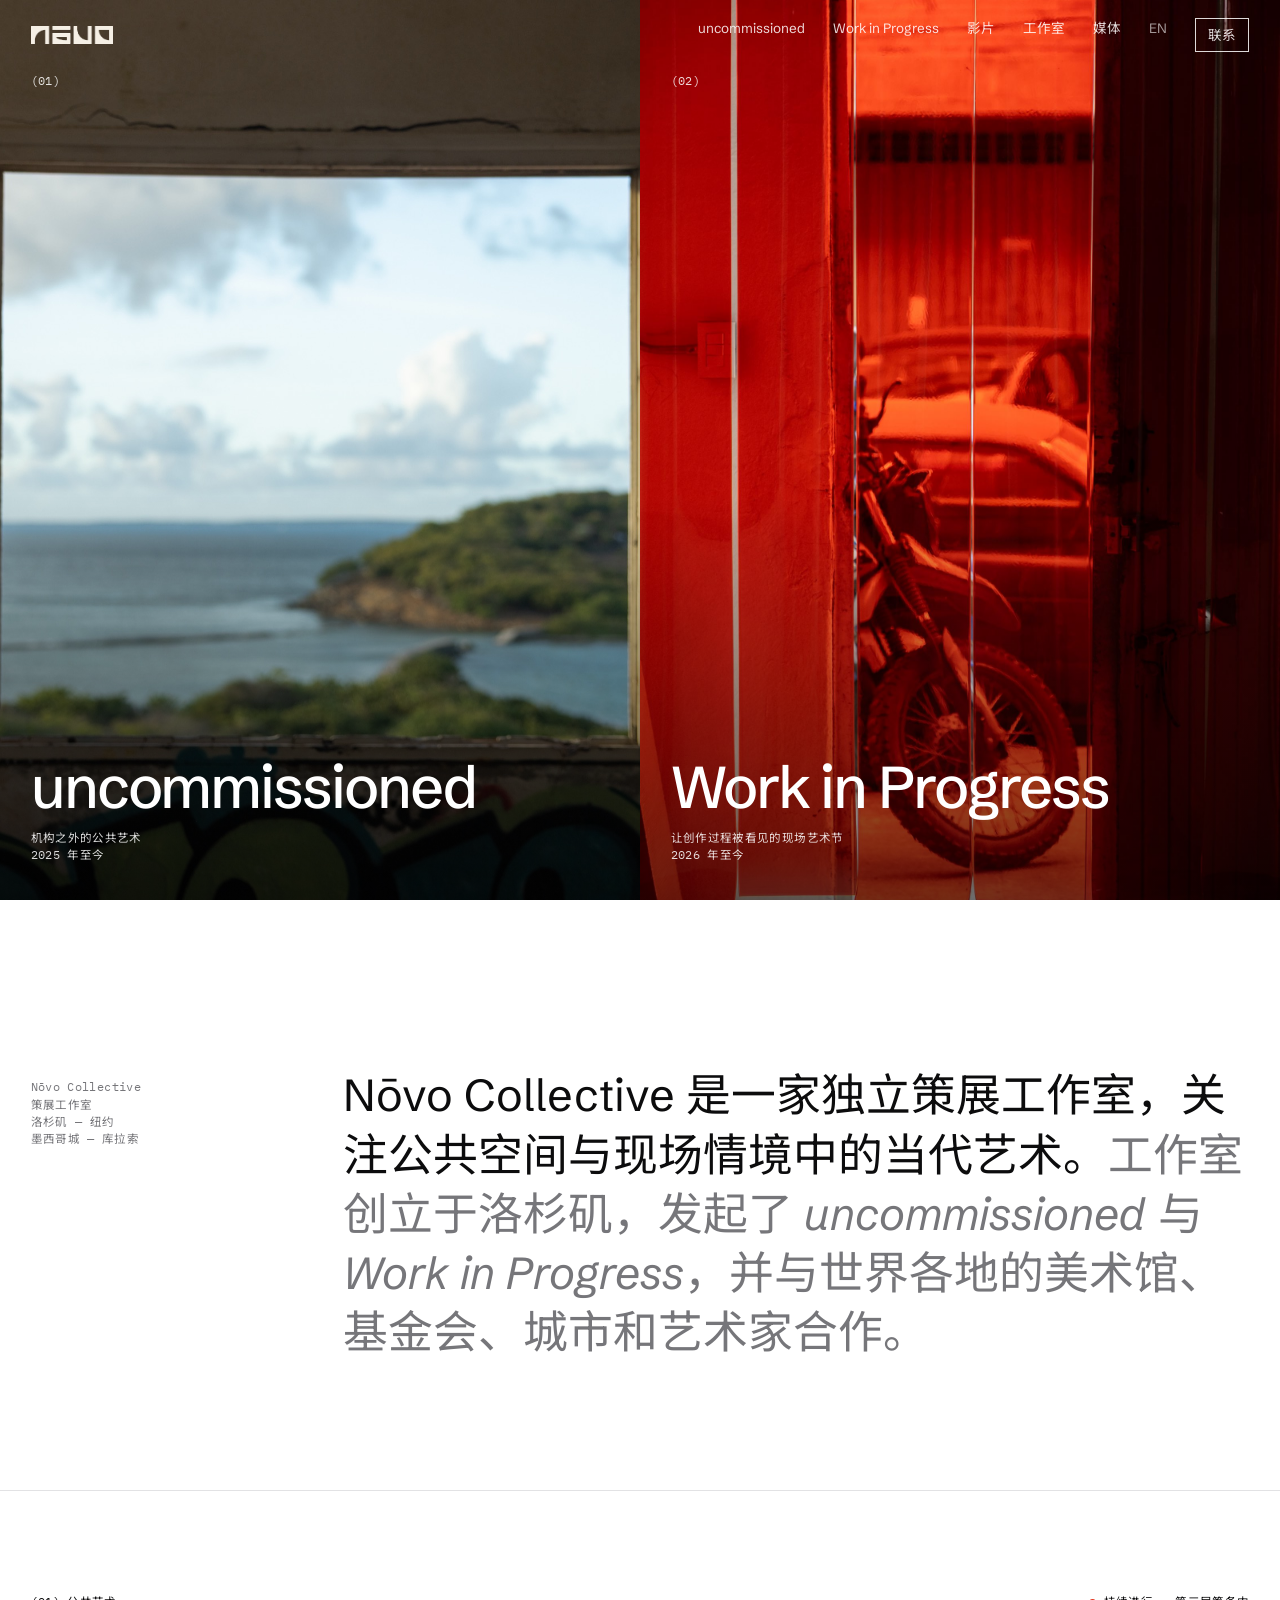
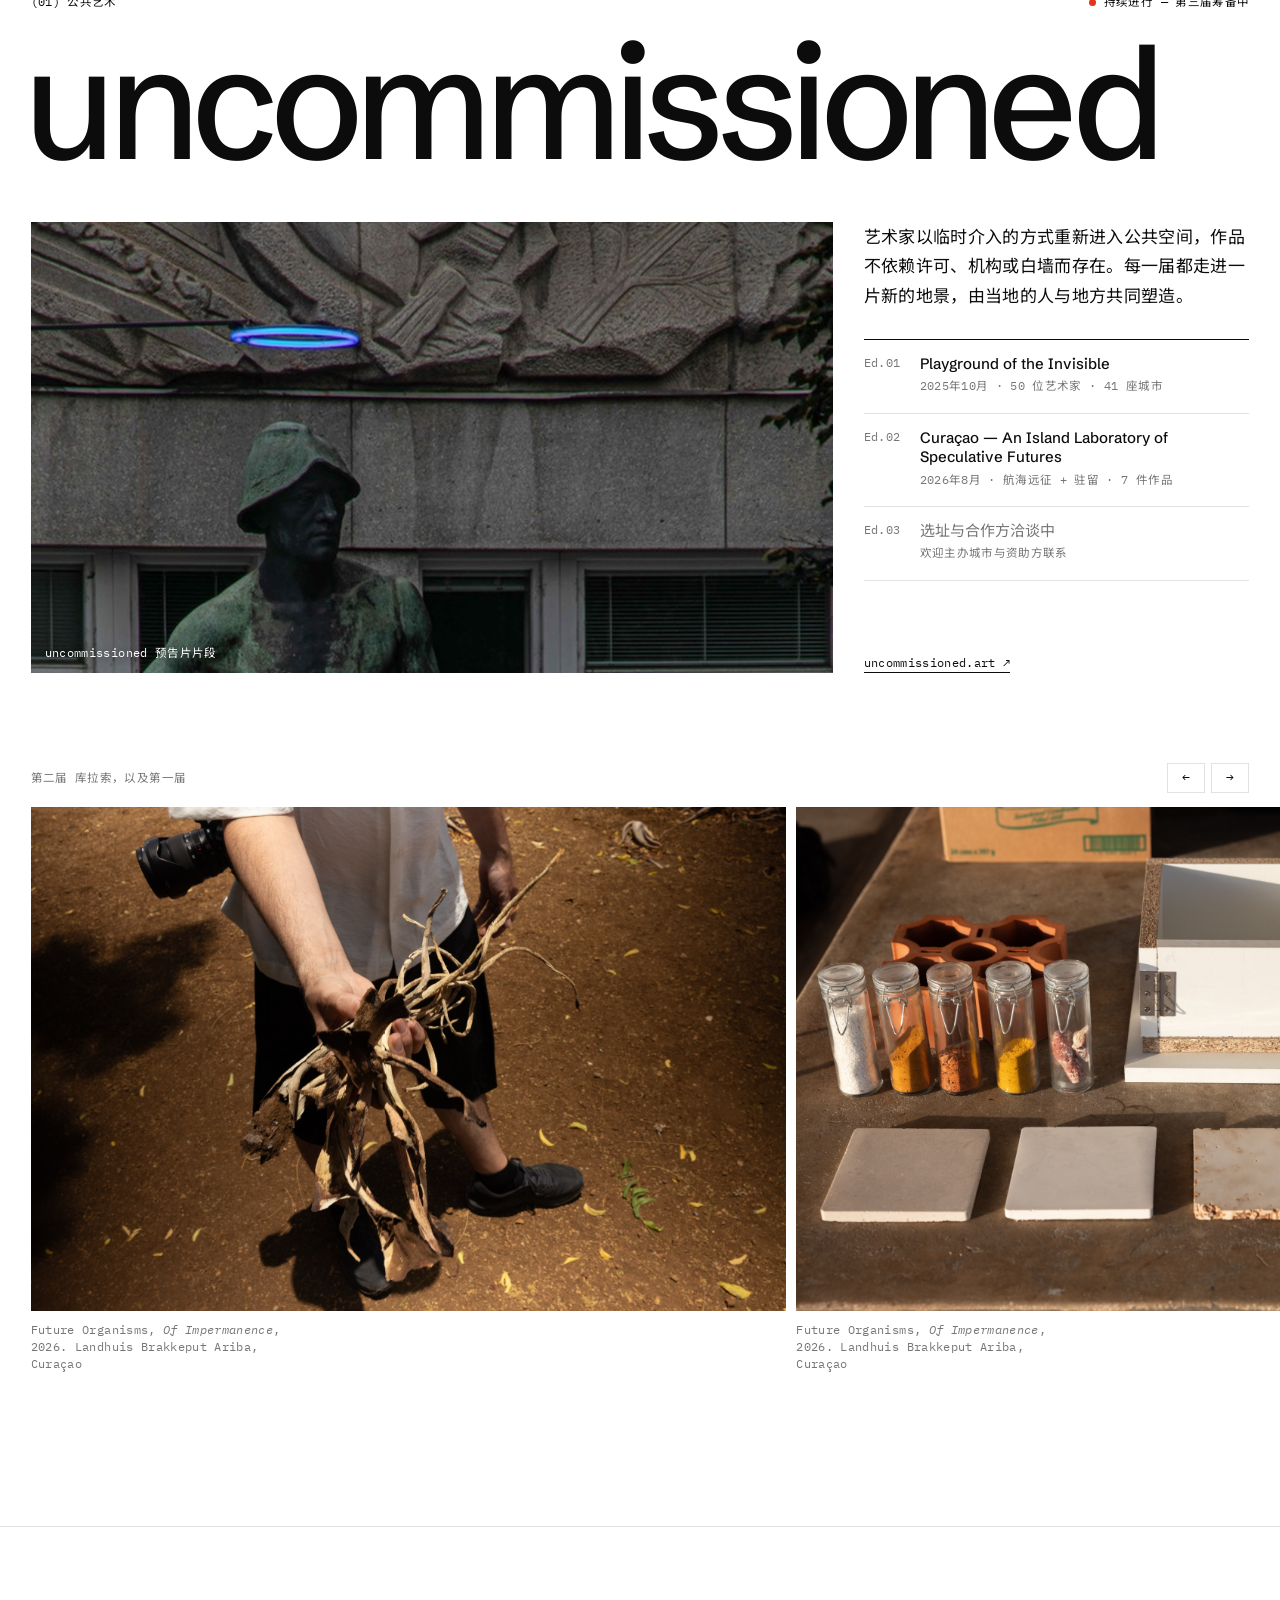
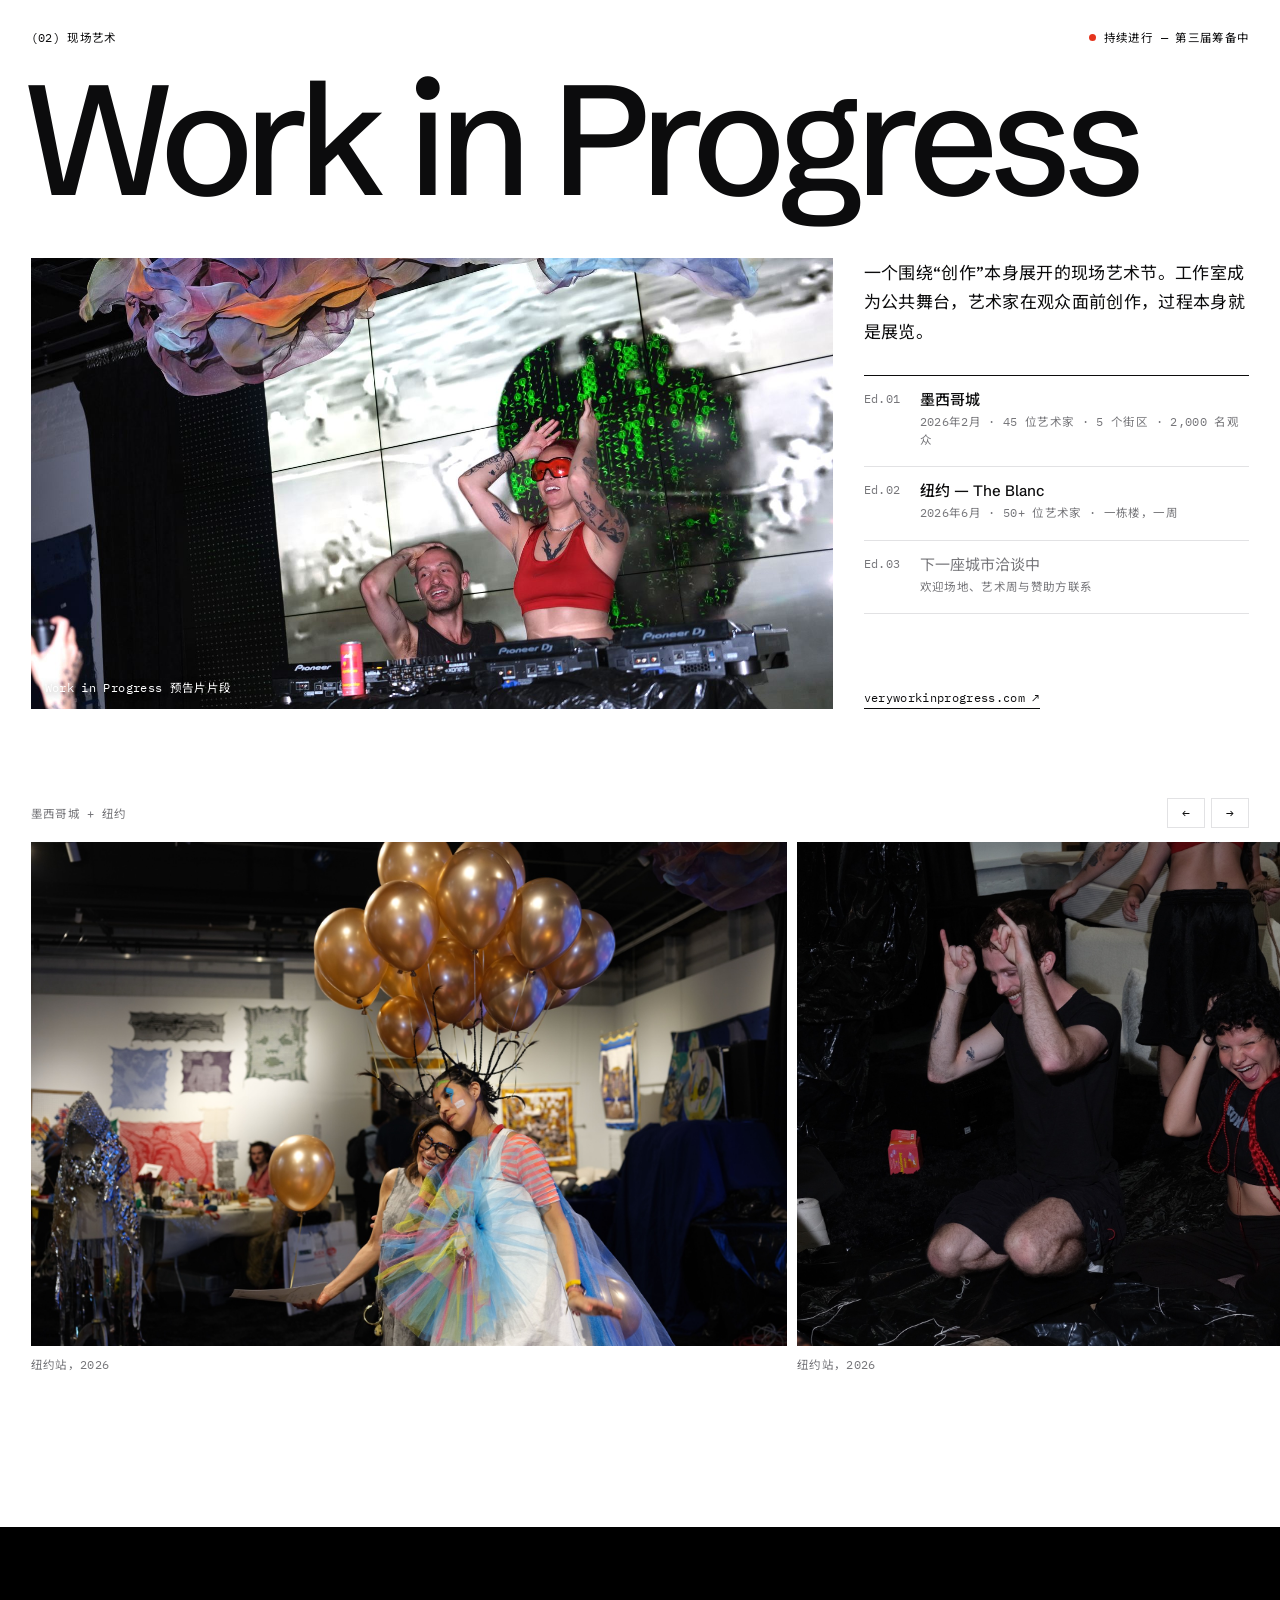
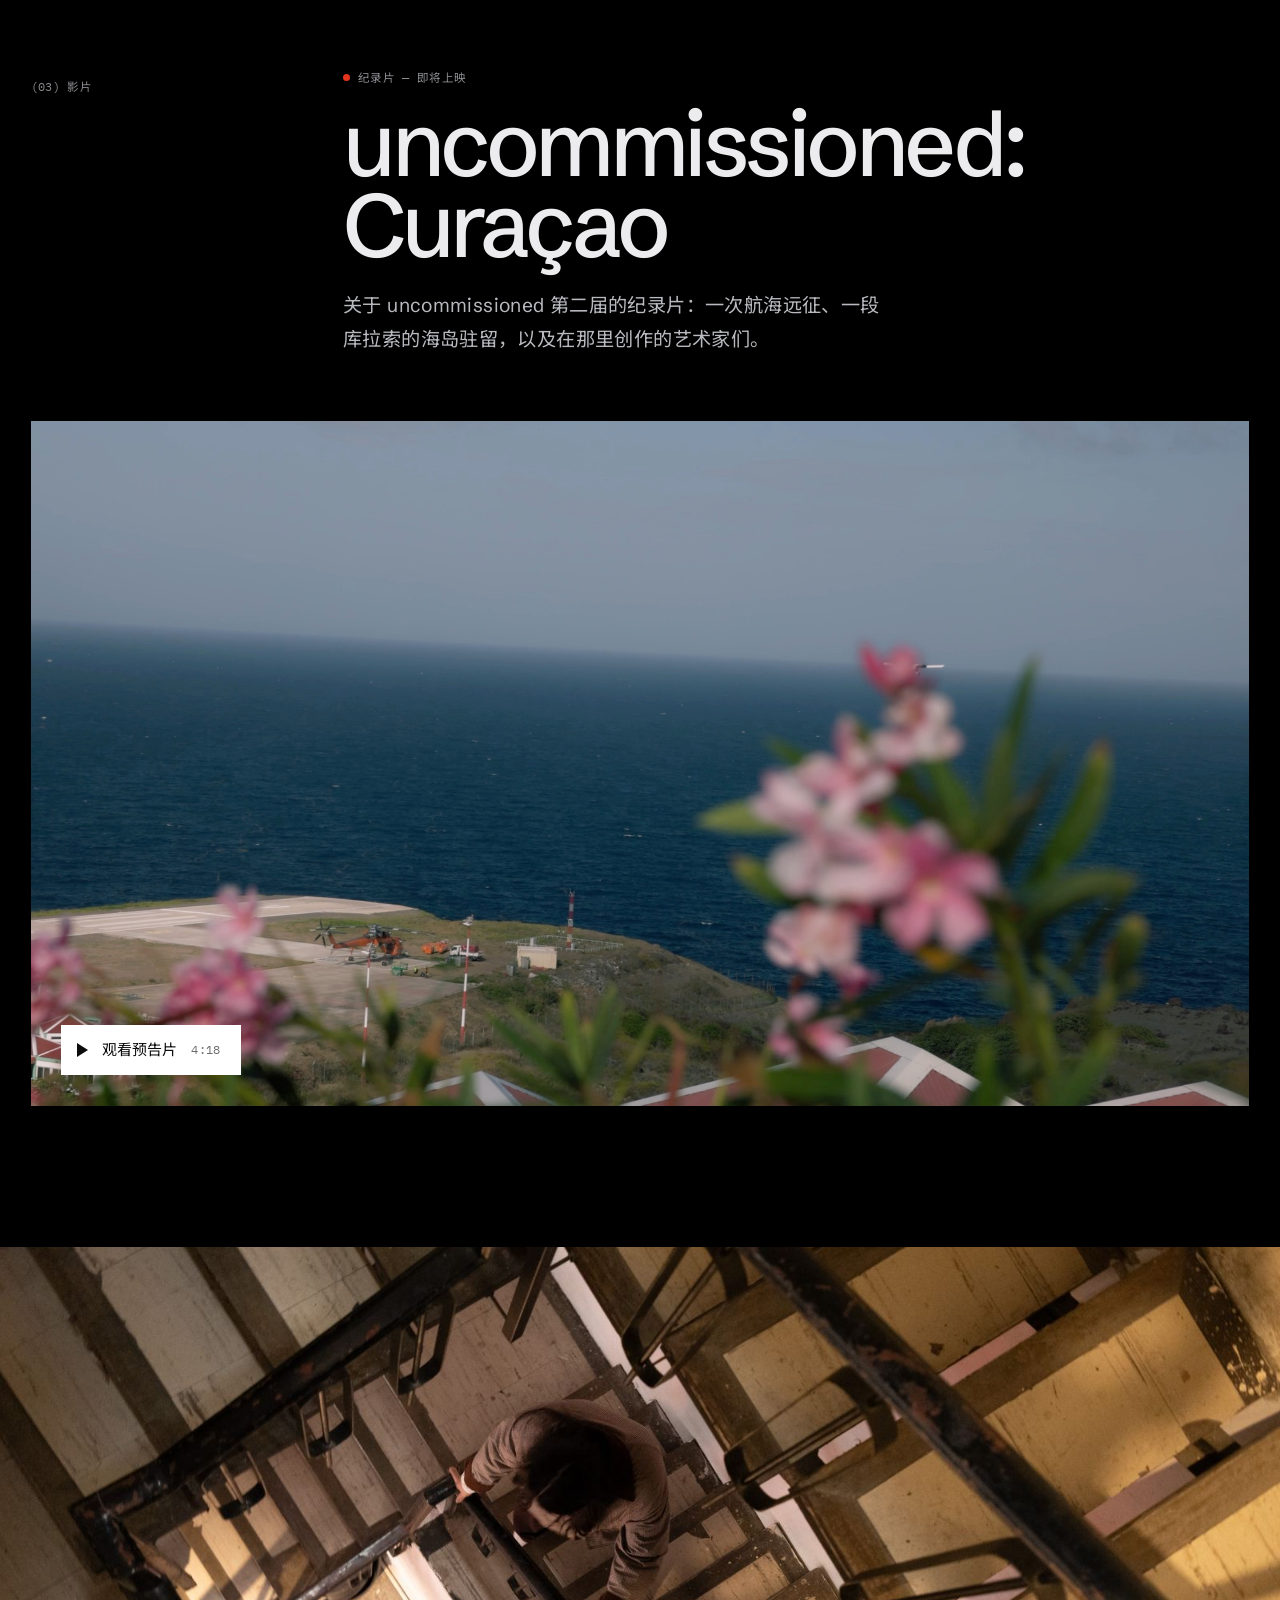
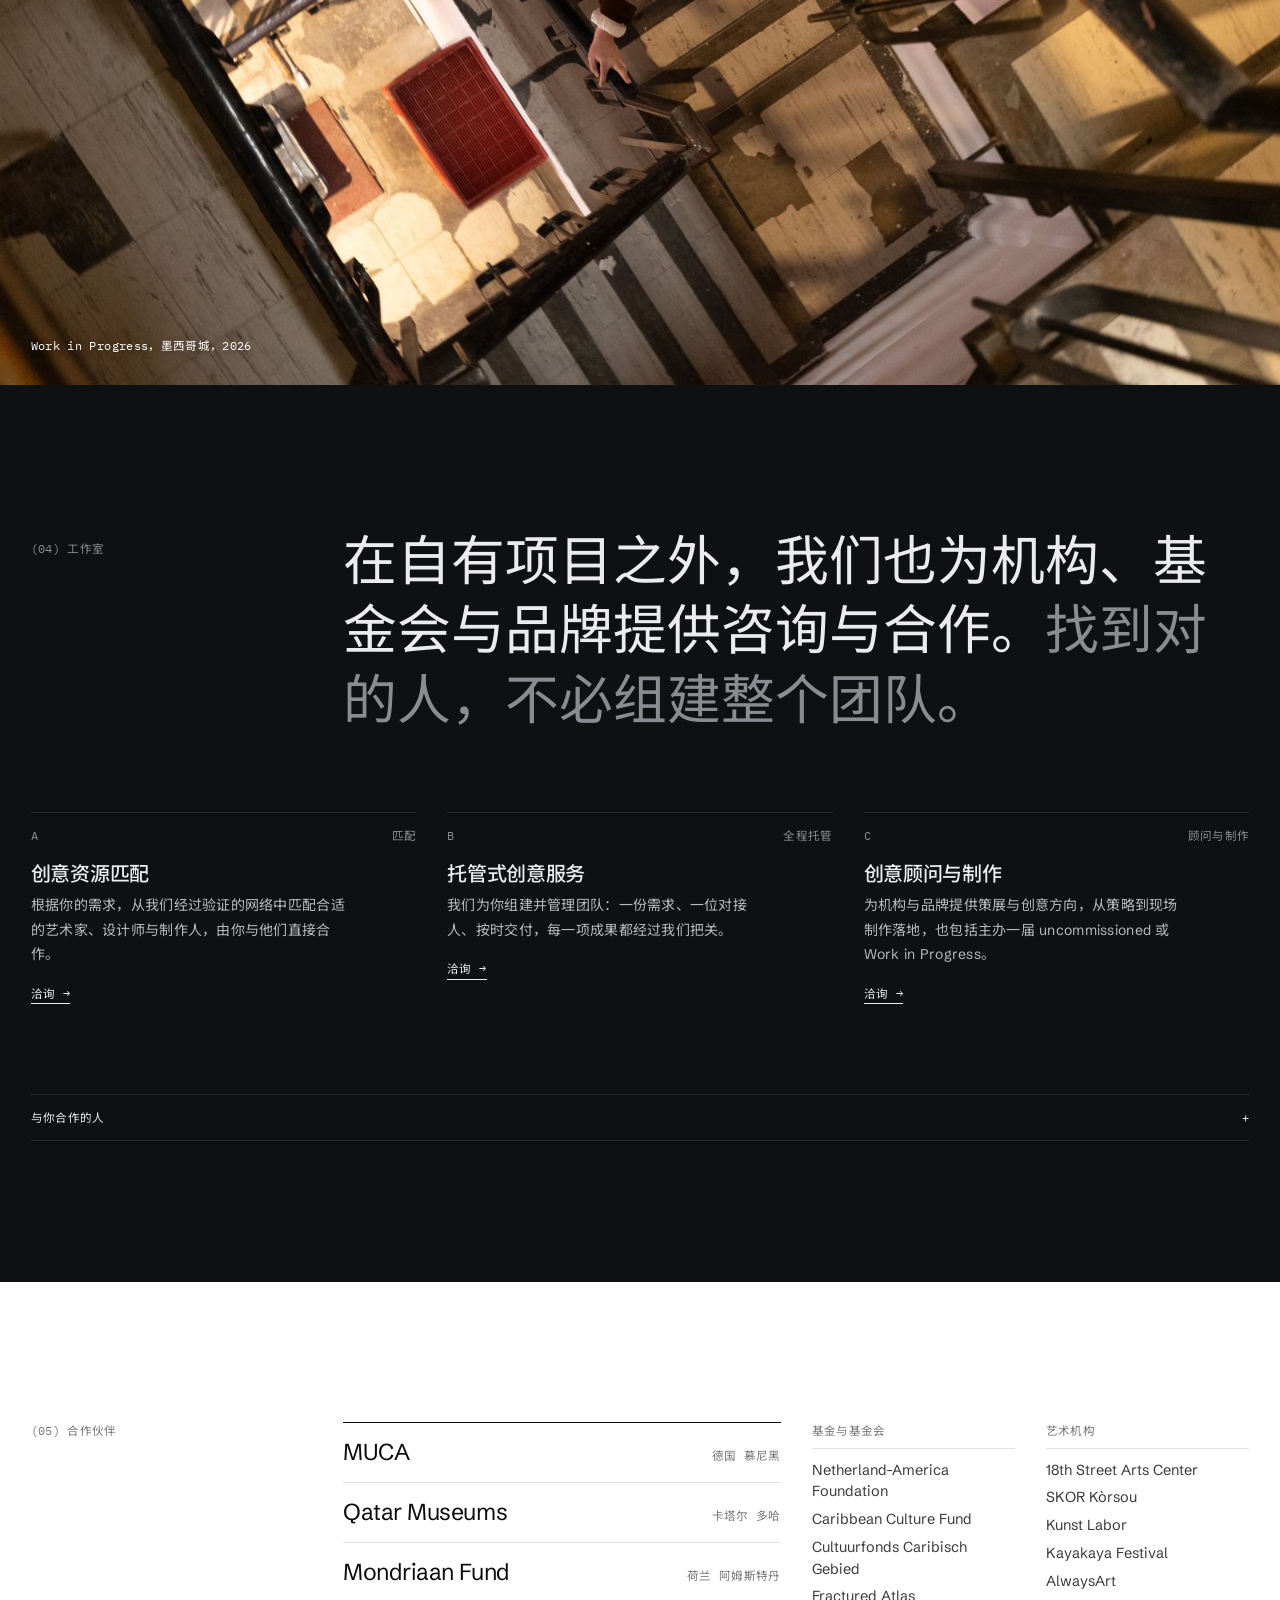
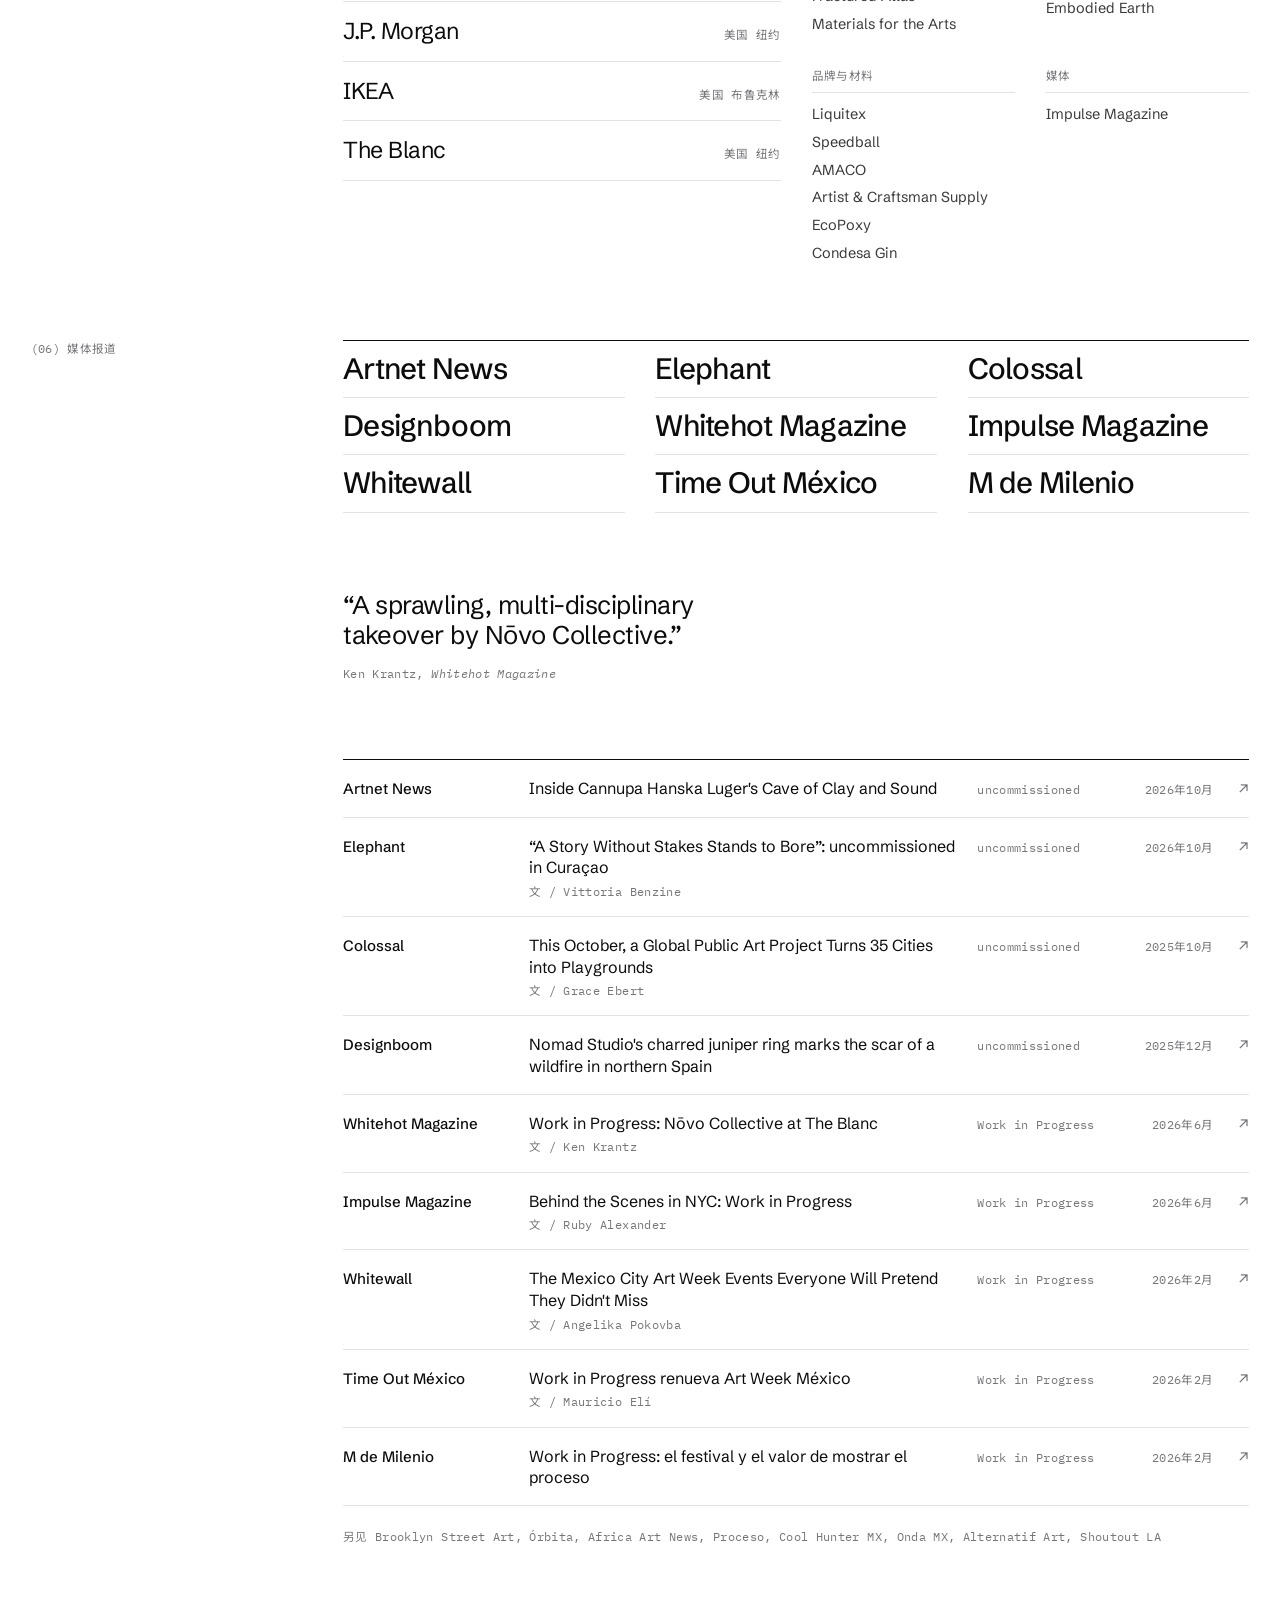
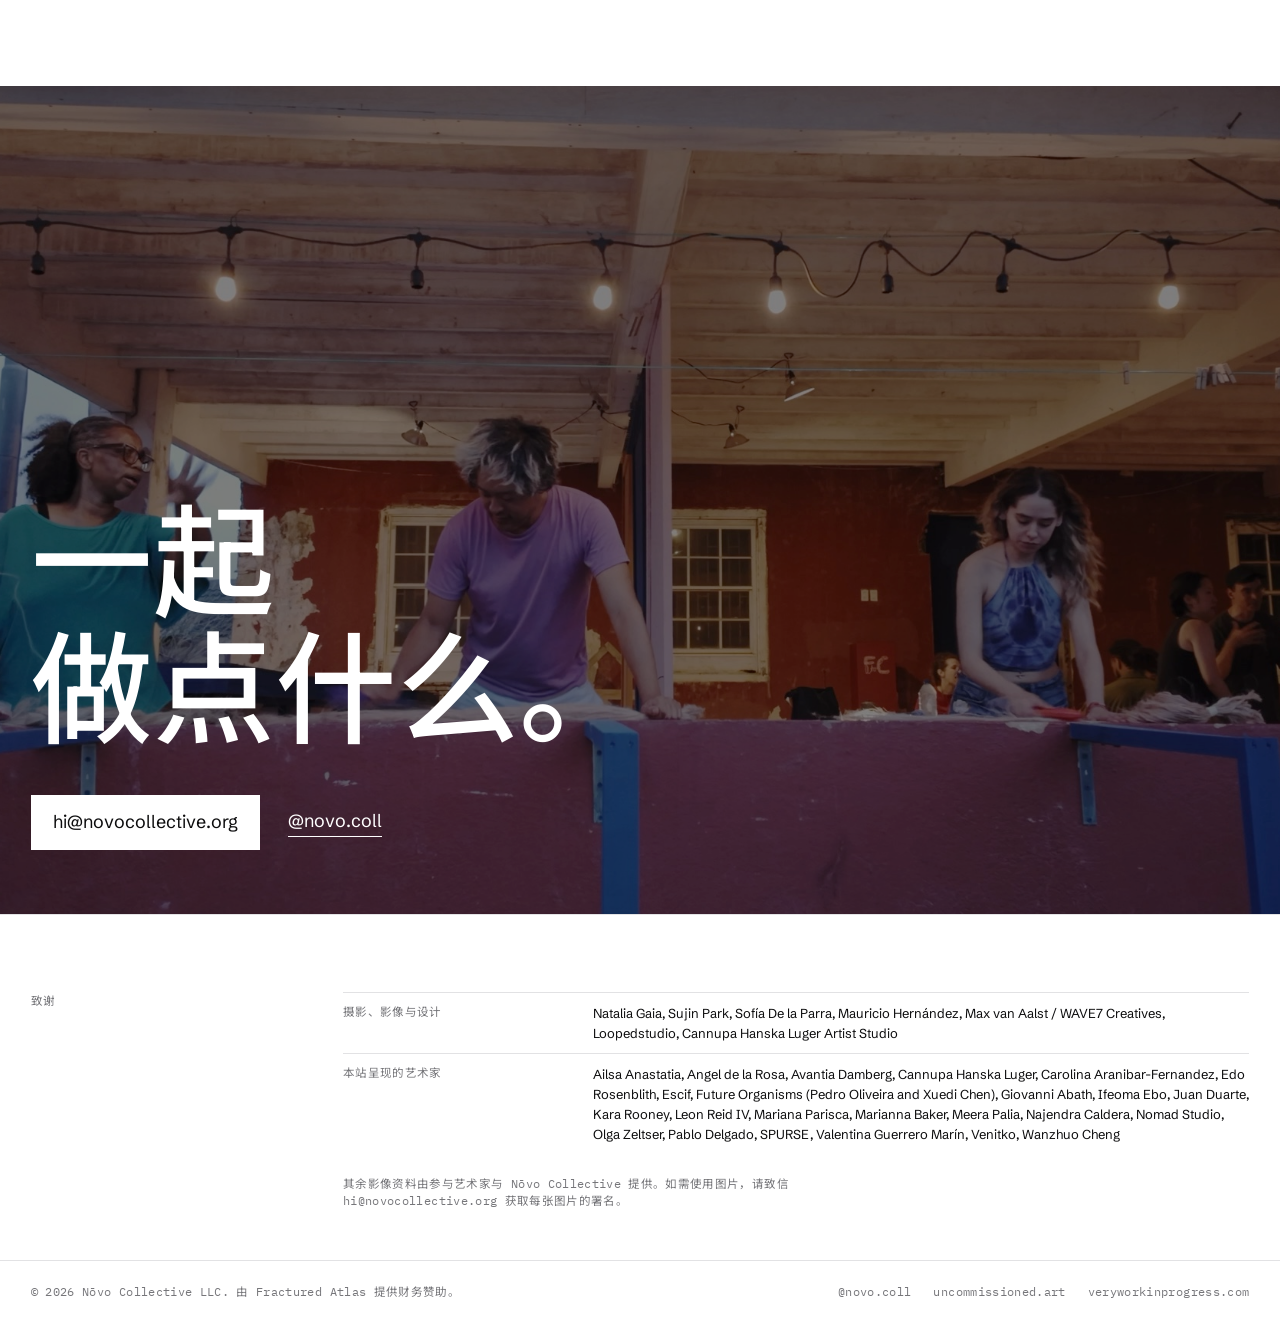
==== commit f280662e: "Services: Creative Resource Matching, Managed Creative Services, Creative Advisory & Production Co-A" ====
--- a/zh/index.html
+++ b/zh/index.html
@@ -234,22 +234,22 @@
 
     <div class="grid offers">
       <article class="offer">
-        <div class="row mono mute"><span>A</span><span>按小时</span></div>
-        <h3>咨询</h3>
-        <p>与我们的策展人进行专注的一对一沟通：项目策略、艺术家调研、公共空间可行性评估、合作方对接。</p>
-        <a class="go u mono" href="mailto:hi@novocollective.org?subject=Consultation">洽询 →</a>
+        <div class="row mono mute"><span>A</span><span>匹配</span></div>
+        <h3>创意资源匹配</h3>
+        <p>根据你的需求，从我们经过验证的网络中匹配合适的艺术家、设计师与制作人，由你与他们直接合作。</p>
+        <a class="go u mono" href="mailto:hi@novocollective.org?subject=Creative%20Resource%20Matching">洽询 →</a>
       </article>
       <article class="offer">
-        <div class="row mono mute"><span>B</span><span>按项目</span></div>
-        <h3>项目</h3>
-        <p>委托创作、装置、展览与现场形式。我们从自己的网络中组合合适的艺术家、设计师与制作人，从概念到落地与影像记录。</p>
-        <a class="go u mono" href="mailto:hi@novocollective.org?subject=Project">洽询 →</a>
+        <div class="row mono mute"><span>B</span><span>全程托管</span></div>
+        <h3>托管式创意服务</h3>
+        <p>我们为你组建并管理团队：一份需求、一位对接人、按时交付，每一项成果都经过我们把关。</p>
+        <a class="go u mono" href="mailto:hi@novocollective.org?subject=Managed%20Creative%20Services">洽询 →</a>
       </article>
       <article class="offer">
-        <div class="row mono mute"><span>C</span><span>长期合作</span></div>
-        <h3>合作</h3>
-        <p>主办一届 uncommissioned 或 Work in Progress，或与我们共同策划新的项目。</p>
-        <a class="go u mono" href="mailto:hi@novocollective.org?subject=Collaboration">洽询 →</a>
+        <div class="row mono mute"><span>C</span><span>顾问与制作</span></div>
+        <h3>创意顾问与制作</h3>
+        <p>为机构与品牌提供策展与创意方向，从策略到现场制作落地，也包括主办一届 uncommissioned 或 Work in Progress。</p>
+        <a class="go u mono" href="mailto:hi@novocollective.org?subject=Creative%20Advisory%20%26%20Production">洽询 →</a>
       </article>
     </div>
 
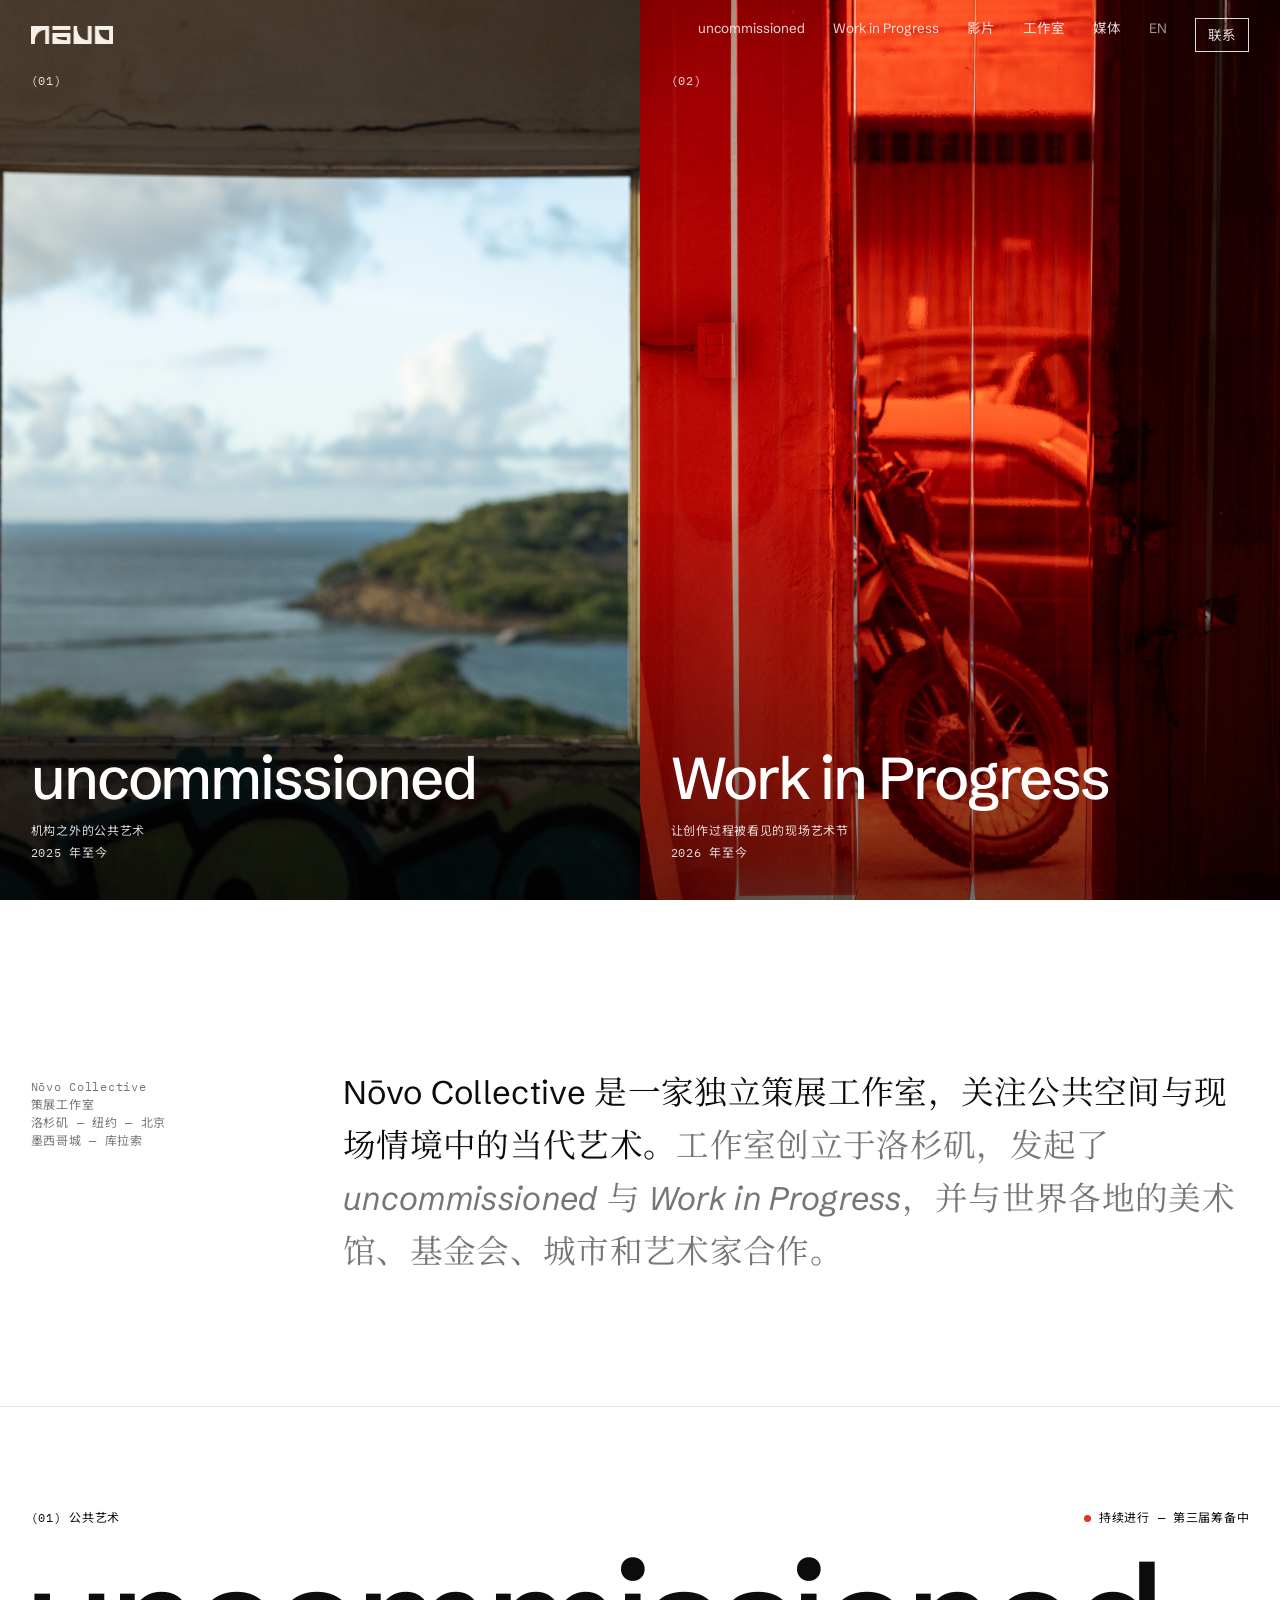
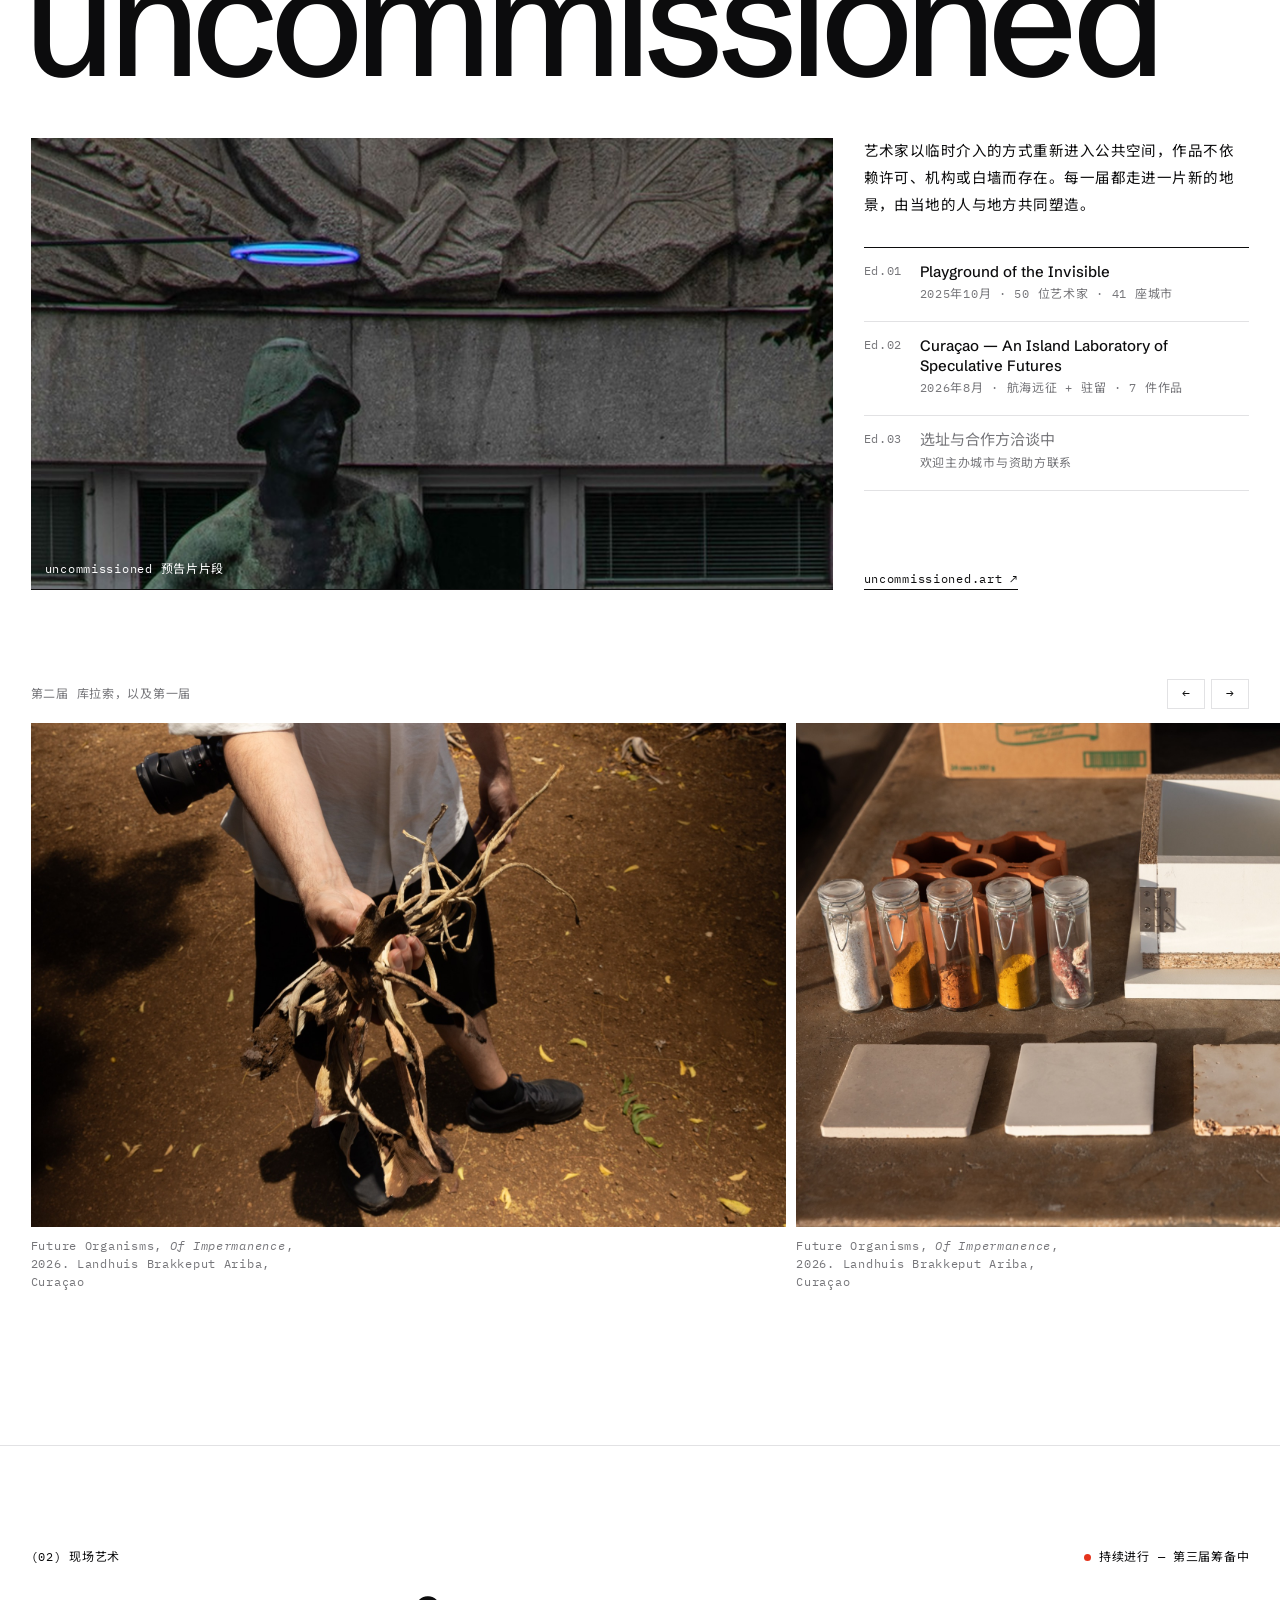
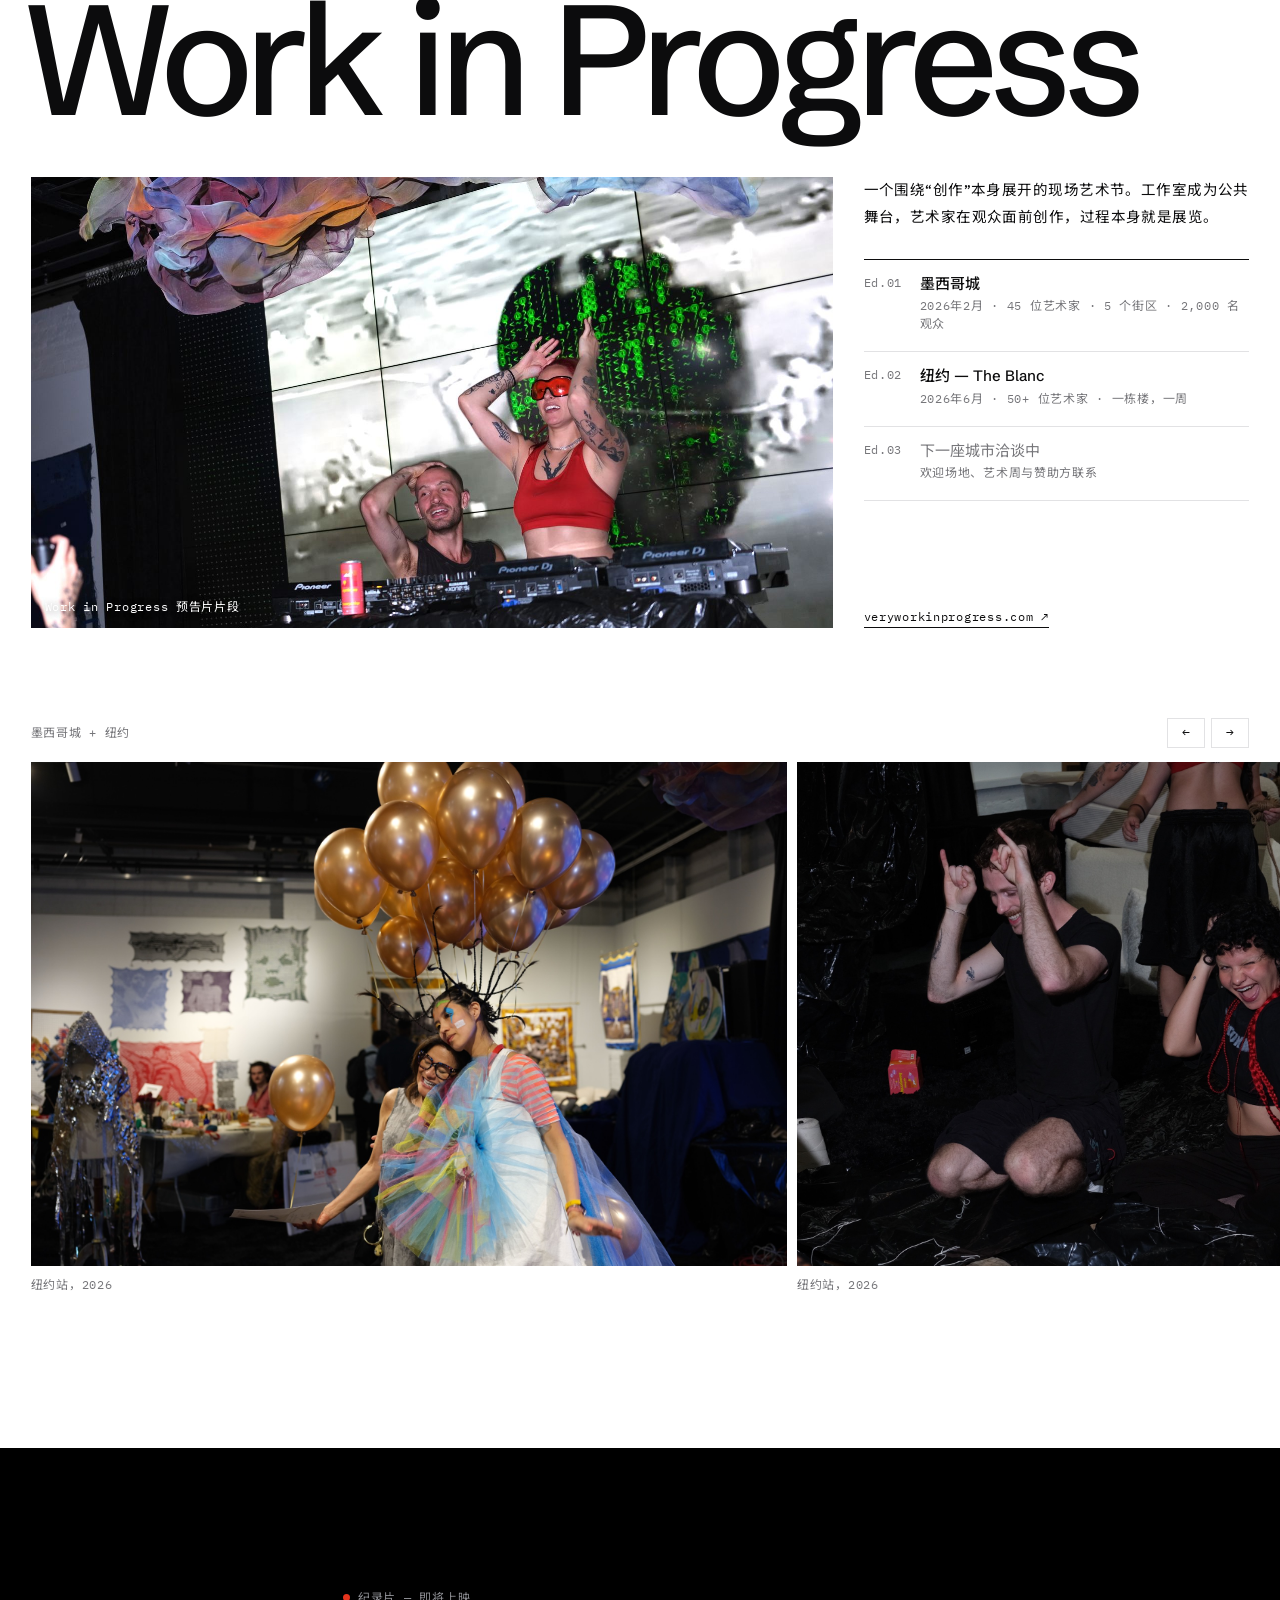
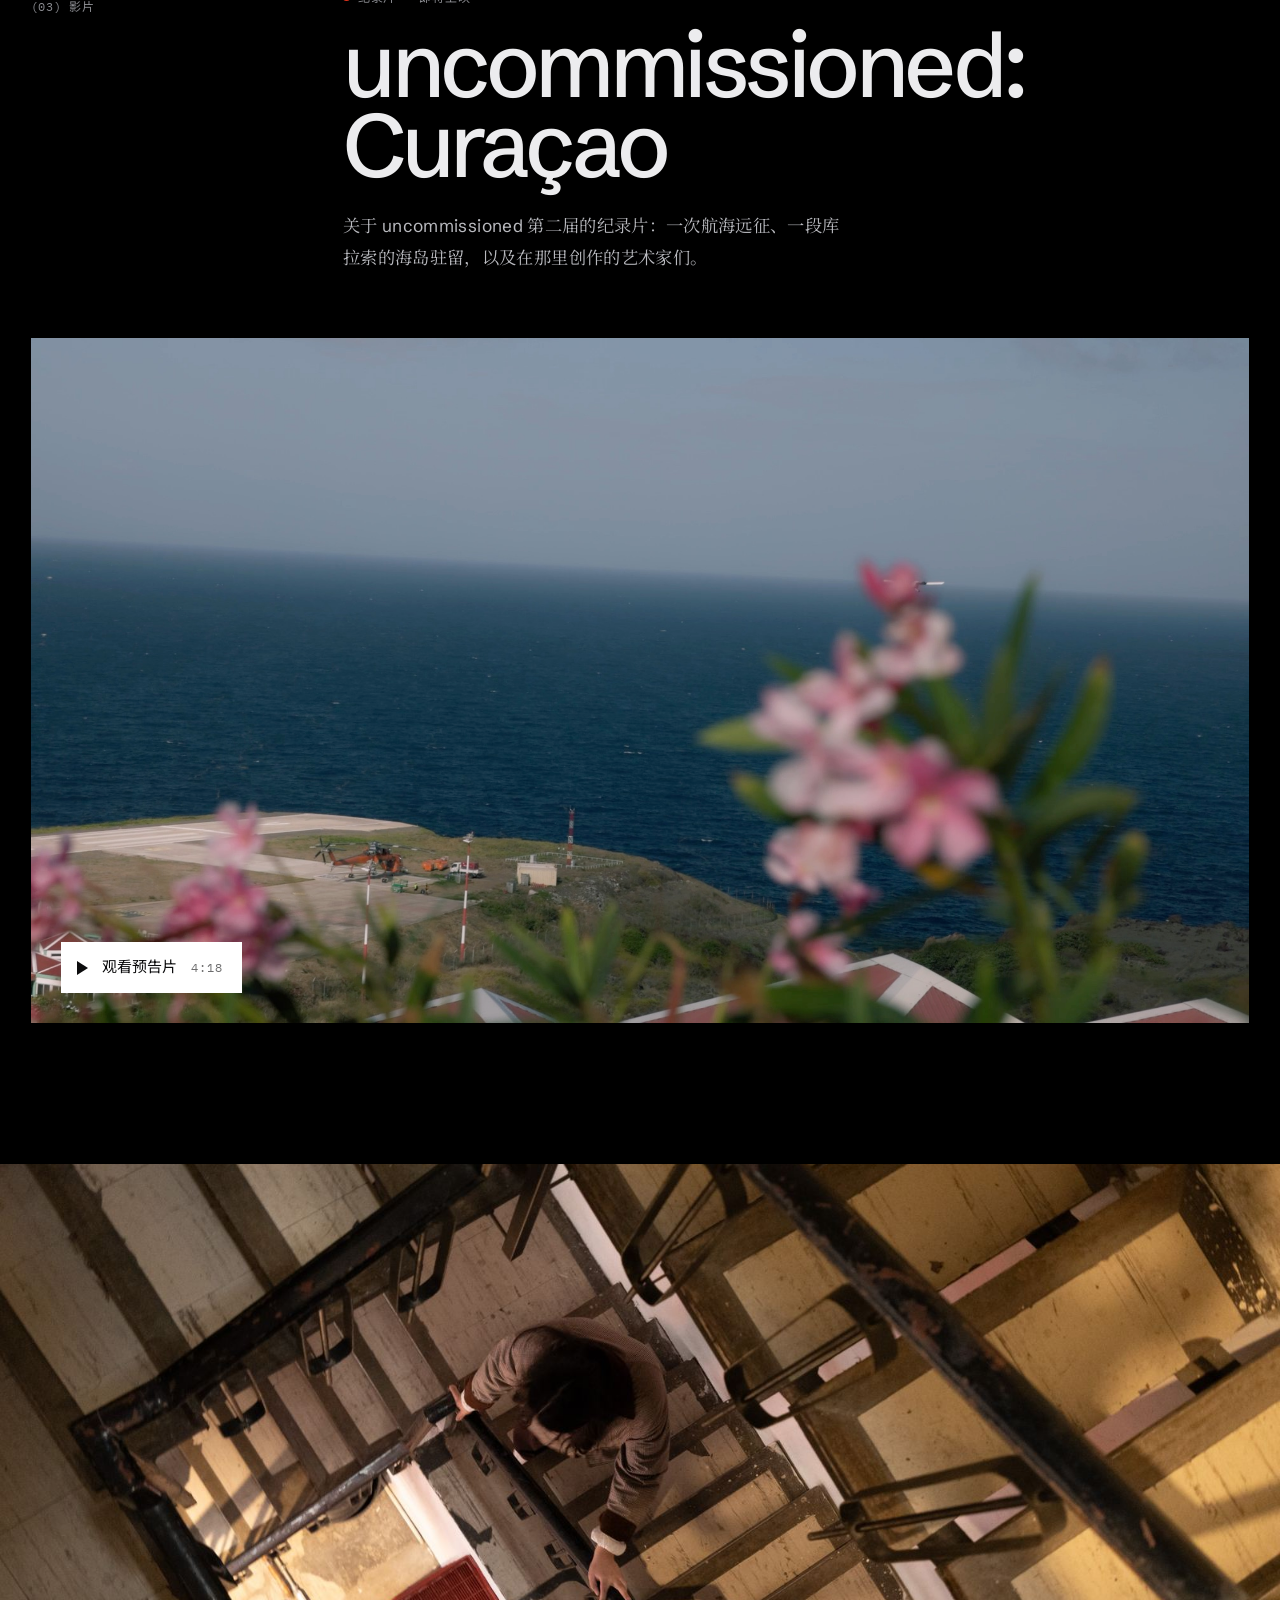
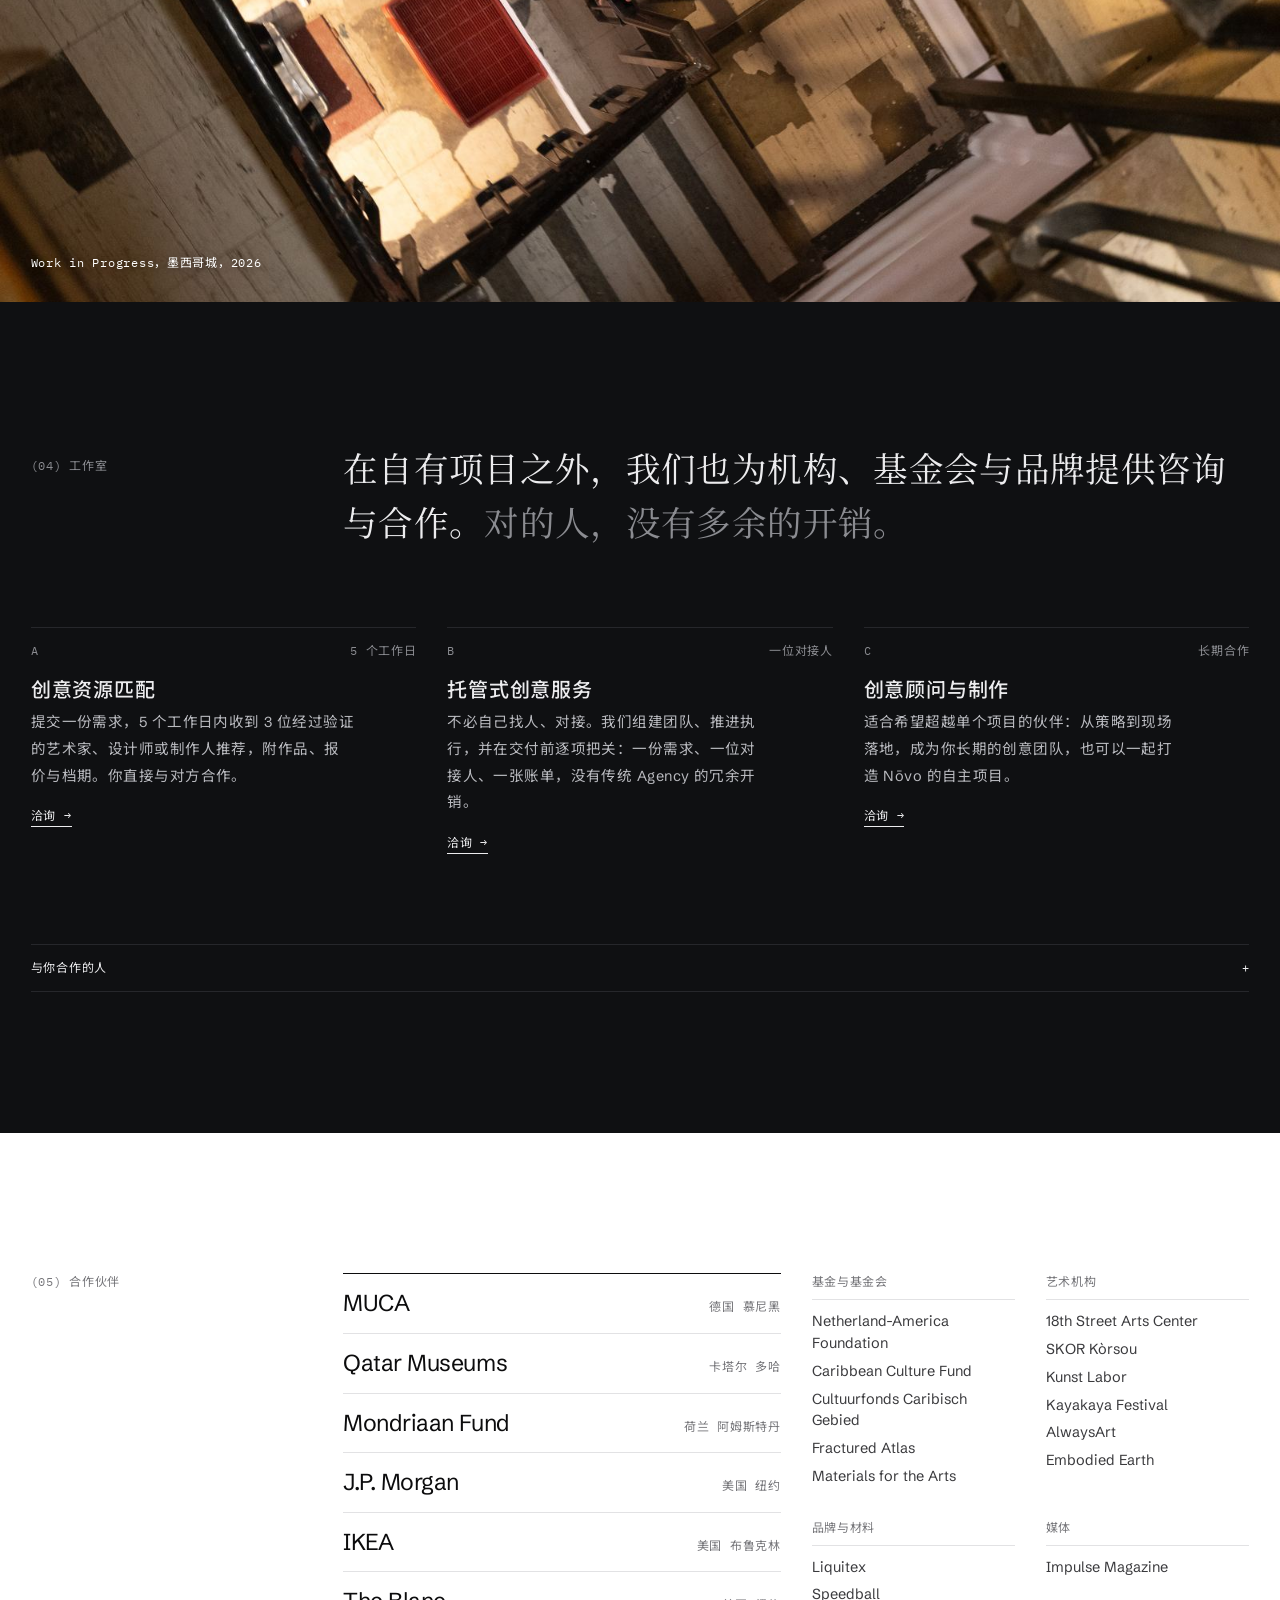
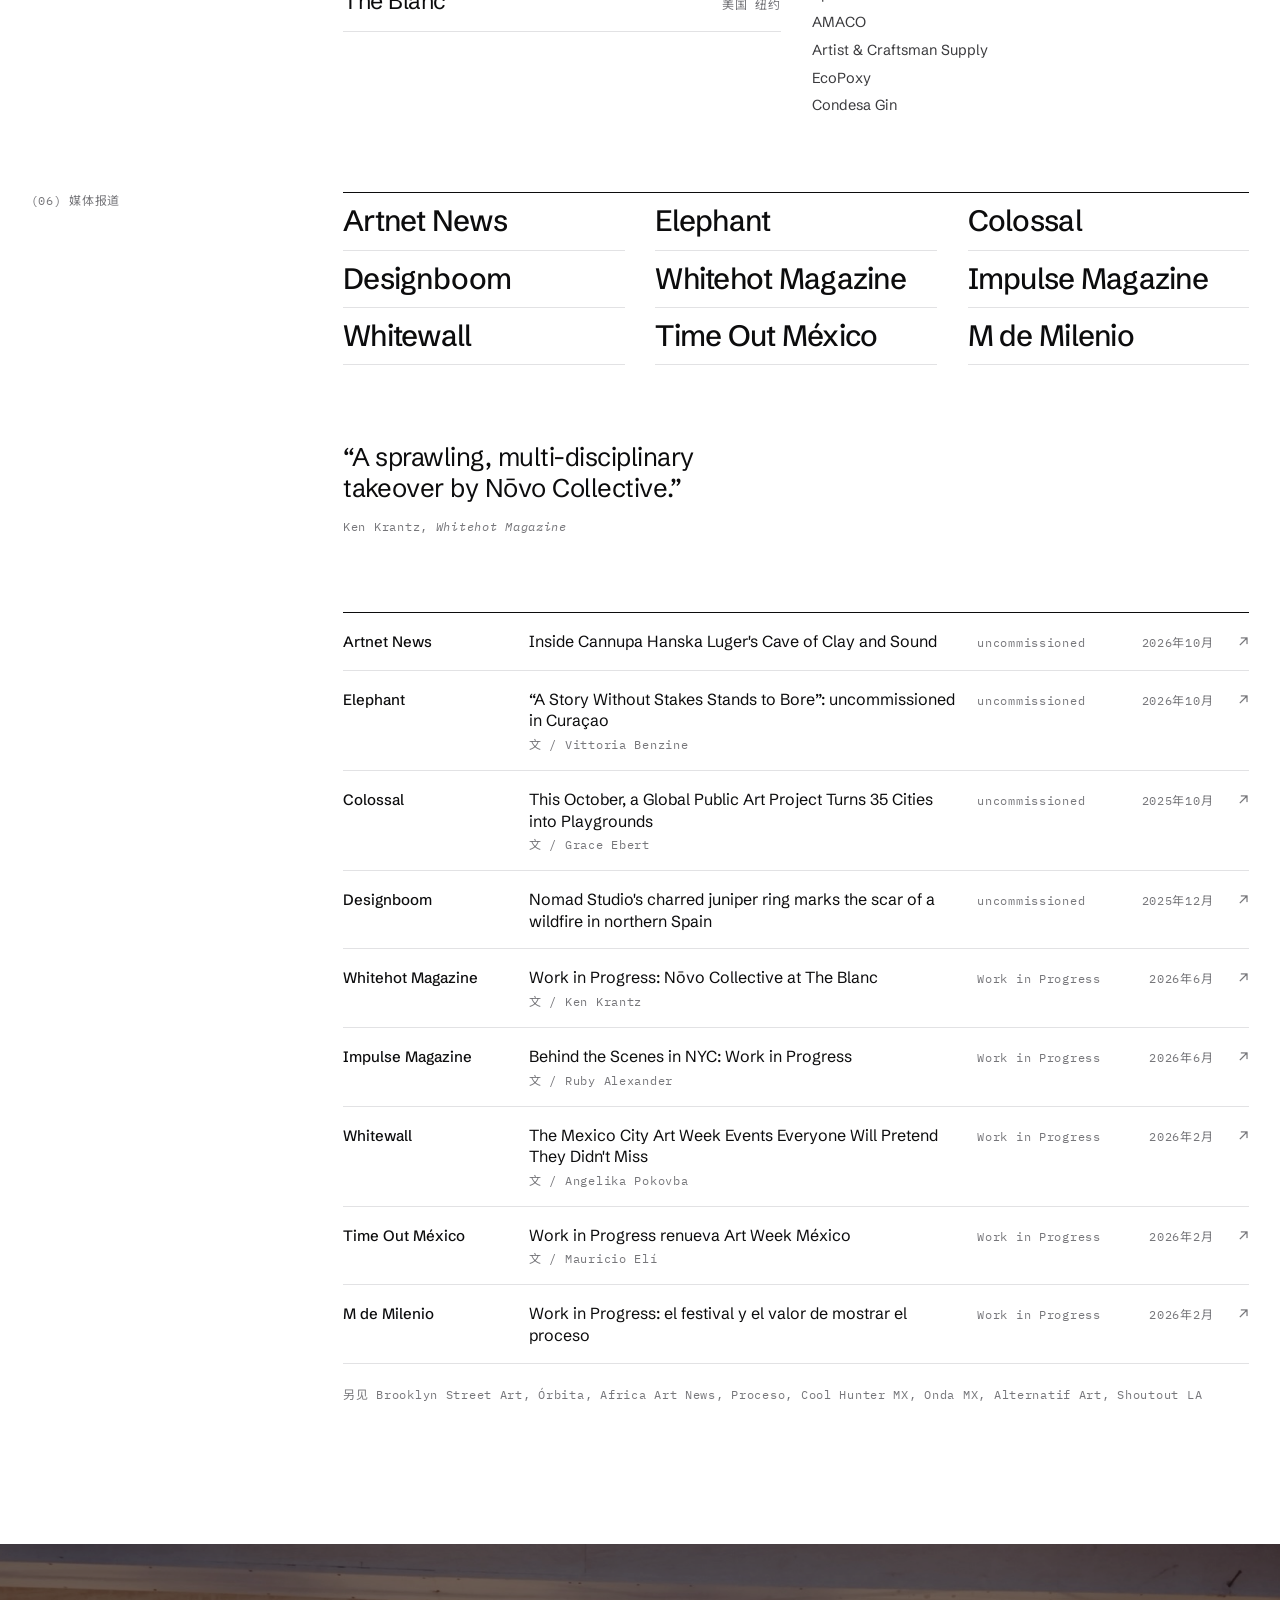
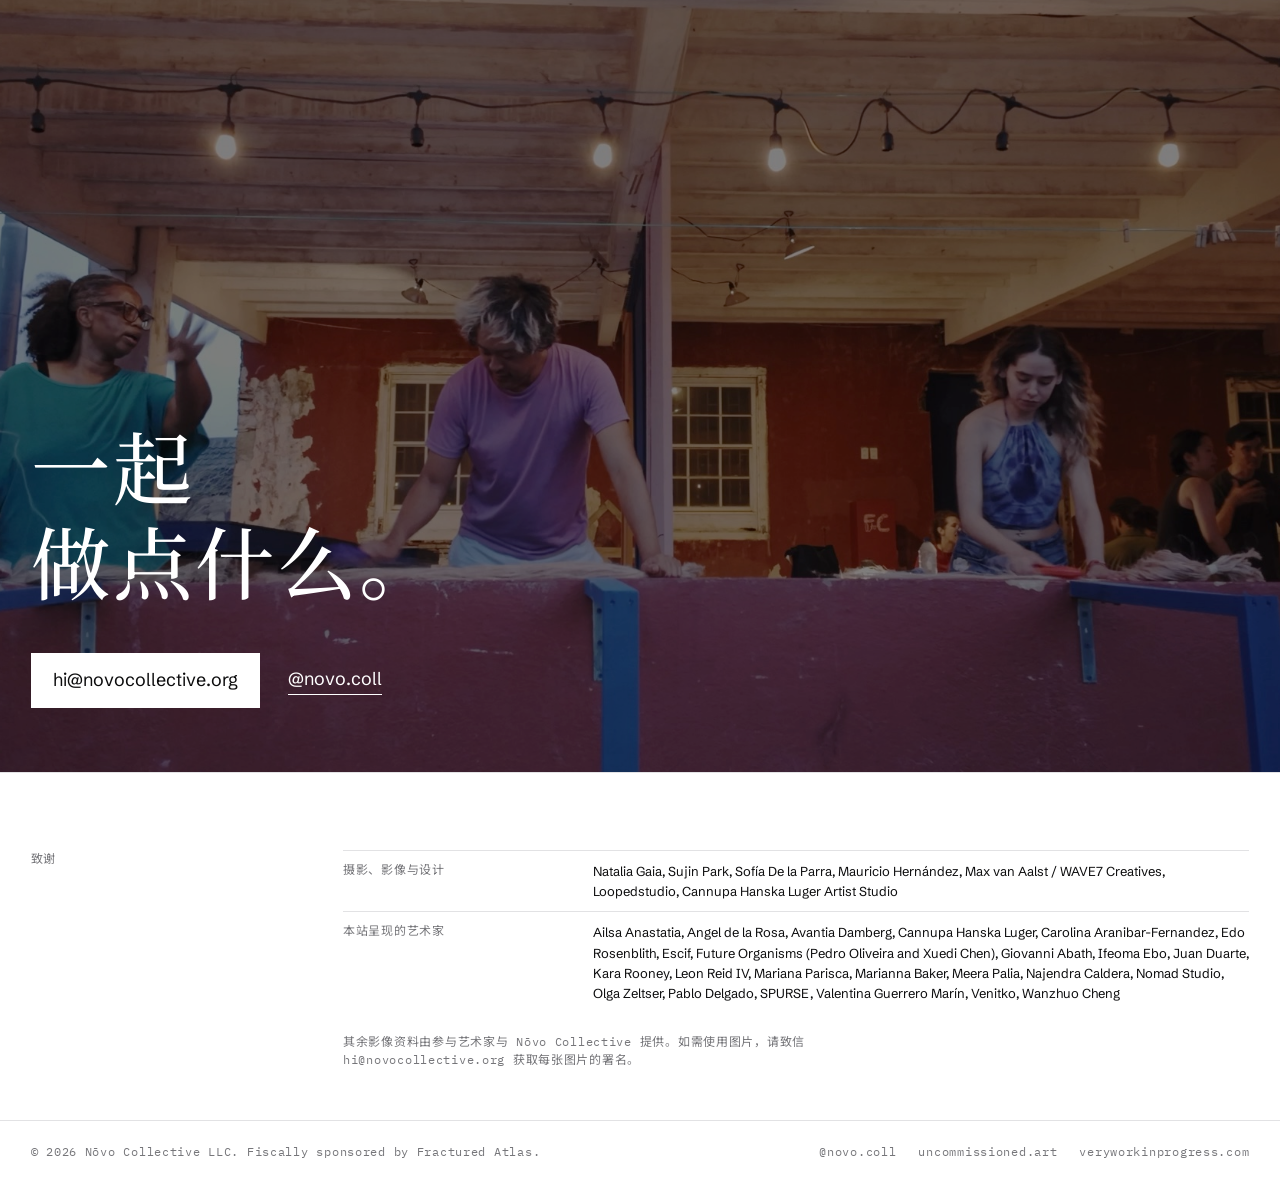
==== commit 83cf967d: "Chinese typography (Song display, sans text, CJK sizes); Studio offers with concrete hooks; Nōvo Net" ====
--- a/zh/index.html
+++ b/zh/index.html
@@ -17,7 +17,7 @@
 <link rel="apple-touch-icon" href="../img/brand/apple-touch-icon.png">
 <link rel="preconnect" href="https://fonts.googleapis.com">
 <link rel="preconnect" href="https://fonts.gstatic.com" crossorigin>
-<link href="https://fonts.googleapis.com/css2?family=IBM+Plex+Mono:wght@400&family=Schibsted+Grotesk:ital,wght@0,400;0,500;1,400&family=Noto+Sans+SC:wght@400;500&display=swap" rel="stylesheet">
+<link href="https://fonts.googleapis.com/css2?family=IBM+Plex+Mono:wght@400&family=Schibsted+Grotesk:ital,wght@0,400;0,500;1,400&family=Noto+Sans+SC:wght@400;500&family=Noto+Serif+SC:wght@400;500&display=swap" rel="stylesheet">
 <link rel="stylesheet" href="../style.css">
 </head>
 <body>
@@ -59,7 +59,7 @@
 
   <!-- Who we are -->
   <section class="statement grid">
-    <p class="side mono mute">Nōvo Collective<br>策展工作室<br>洛杉矶 — 纽约<br>墨西哥城 — 库拉索</p>
+    <p class="side mono mute">Nōvo Collective<br>策展工作室<br>洛杉矶 — 纽约 — 北京<br>墨西哥城 — 库拉索</p>
     <p class="lead">Nōvo Collective 是一家独立策展工作室，关注公共空间与现场情境中的当代艺术。<em>工作室创立于洛杉矶，发起了 <i>uncommissioned</i> 与 <i>Work in Progress</i>，并与世界各地的美术馆、基金会、城市和艺术家合作。</em></p>
   </section>
 
@@ -229,26 +229,26 @@
   <section class="work" id="studio">
     <div class="grid w-head">
       <p class="no mono mute">(04) 工作室</p>
-      <h2>在自有项目之外，我们也为机构、基金会与品牌提供咨询与合作。<span>找到对的人，不必组建整个团队。</span></h2>
+      <h2>在自有项目之外，我们也为机构、基金会与品牌提供咨询与合作。<span>对的人，没有多余的开销。</span></h2>
     </div>
 
     <div class="grid offers">
       <article class="offer">
-        <div class="row mono mute"><span>A</span><span>匹配</span></div>
+        <div class="row mono mute"><span>A</span><span>5 个工作日</span></div>
         <h3>创意资源匹配</h3>
-        <p>根据你的需求，从我们经过验证的网络中匹配合适的艺术家、设计师与制作人，由你与他们直接合作。</p>
+        <p>提交一份需求，5 个工作日内收到 3 位经过验证的艺术家、设计师或制作人推荐，附作品、报价与档期。你直接与对方合作。</p>
         <a class="go u mono" href="mailto:hi@novocollective.org?subject=Creative%20Resource%20Matching">洽询 →</a>
       </article>
       <article class="offer">
-        <div class="row mono mute"><span>B</span><span>全程托管</span></div>
+        <div class="row mono mute"><span>B</span><span>一位对接人</span></div>
         <h3>托管式创意服务</h3>
-        <p>我们为你组建并管理团队：一份需求、一位对接人、按时交付，每一项成果都经过我们把关。</p>
+        <p>不必自己找人、对接。我们组建团队、推进执行，并在交付前逐项把关：一份需求、一位对接人、一张账单，没有传统 Agency 的冗余开销。</p>
         <a class="go u mono" href="mailto:hi@novocollective.org?subject=Managed%20Creative%20Services">洽询 →</a>
       </article>
       <article class="offer">
-        <div class="row mono mute"><span>C</span><span>顾问与制作</span></div>
+        <div class="row mono mute"><span>C</span><span>长期合作</span></div>
         <h3>创意顾问与制作</h3>
-        <p>为机构与品牌提供策展与创意方向，从策略到现场制作落地，也包括主办一届 uncommissioned 或 Work in Progress。</p>
+        <p>适合希望超越单个项目的伙伴：从策略到现场落地，成为你长期的创意团队，也可以一起打造 Nōvo 的自主项目。</p>
         <a class="go u mono" href="mailto:hi@novocollective.org?subject=Creative%20Advisory%20%26%20Production">洽询 →</a>
       </article>
     </div>
@@ -267,6 +267,10 @@
             <p class="mono mute">联合创始人 · 创意总监与合作拓展</p>
             <p>主导每个项目的创意方向，并负责合作与商务拓展，从第一次对话到签约。</p>
           </div>
+        </div>
+        <div class="network">
+          <p class="mono"><span class="status">Nōvo Network — 即将推出</span></p>
+          <p>一个经过真实项目检验的艺术家、设计师与制作人网络。</p>
         </div>
       </details>
     </div>
@@ -374,7 +378,7 @@
 </main>
 
 <footer class="mono mute">
-  <span>© 2026 Nōvo Collective LLC. 由 Fractured Atlas 提供财务赞助。</span>
+  <span lang="en">© 2026 Nōvo Collective LLC. Fiscally sponsored by Fractured Atlas.</span>
   <nav>
     <a href="https://instagram.com/novo.coll" target="_blank" rel="noopener">@novo.coll</a>
     <a href="https://uncommissioned.art" target="_blank" rel="noopener">uncommissioned.art</a>
--- a/style.css
+++ b/style.css
@@ -42,16 +42,22 @@
 .top .lang:hover{opacity:1}
 @media (max-width:760px){.top nav a:not(.cta):not(.lang){display:none}.top nav{align-items:center;gap:18px}.top .logo img{height:15px}}
 
-/* Chinese page: CJK fonts, no negative tracking on running Chinese text, a little more line height */
+/* Chinese page. Display lines are set in a Song (serif) face, running text in a sans;
+   Latin words keep the grotesk. Chinese reads larger than Latin at the same size,
+   so display sizes step down and line height opens up. */
 html:lang(zh){
-  --sans:'Schibsted Grotesk','PingFang SC','Hiragino Sans GB','Noto Sans SC','Microsoft YaHei',system-ui,sans-serif;
+  --sans:'Schibsted Grotesk','PingFang SC','Noto Sans SC','Hiragino Sans GB','Microsoft YaHei',system-ui,sans-serif;
   --mono:'IBM Plex Mono','PingFang SC','Noto Sans SC','Microsoft YaHei',ui-monospace,monospace;
-}
-html:lang(zh) .statement .lead{letter-spacing:0;line-height:1.32}
-html:lang(zh) .w-head h2{letter-spacing:0;line-height:1.3}
-html:lang(zh) .contact h2{letter-spacing:0;line-height:1.05}
-html:lang(zh) .f-lede,html:lang(zh) .p-body aside p,html:lang(zh) .offer p,html:lang(zh) .person p{letter-spacing:.02em;line-height:1.75}
-html:lang(zh) .mono{letter-spacing:.03em}
+  --song:'Schibsted Grotesk','Noto Serif SC','Songti SC','STSong',serif;
+}
+html:lang(zh) .statement .lead{font-family:var(--song);font-size:clamp(21px,2.55vw,38px);line-height:1.62;letter-spacing:.01em}
+html:lang(zh) .w-head h2{font-family:var(--song);font-size:clamp(22px,2.7vw,40px);line-height:1.55;letter-spacing:.01em}
+html:lang(zh) .f-lede{font-family:var(--song);font-size:clamp(16px,1.35vw,19px);line-height:1.85;letter-spacing:.02em}
+html:lang(zh) .contact h2{font-family:var(--song);font-weight:500;font-size:clamp(40px,6.2vw,104px);line-height:1.2;letter-spacing:.04em}
+html:lang(zh) .p-body aside p,html:lang(zh) .offer p,html:lang(zh) .person p,html:lang(zh) .network p{font-size:14.5px;letter-spacing:.03em;line-height:1.85}
+html:lang(zh) .offer h3{letter-spacing:.04em}
+html:lang(zh) .mono{font-size:12px;letter-spacing:.06em}
+html:lang(zh) .panel-txt .mono{line-height:1.8}
 
 /* hero diptych */
 .hero{display:grid;grid-template-columns:1fr 1fr;height:100svh;min-height:560px;background:#000}
@@ -170,6 +176,10 @@
 .person .name{font-size:20px;font-weight:500;letter-spacing:-.015em}
 .person p{margin-bottom:6px}
 .person p:not(.name):not(.mono){color:#b9babf;font-size:14px;max-width:44ch;margin-top:10px}
+.network{border-top:1px solid var(--night-rule);padding:20px 0 28px;display:grid;grid-template-columns:1fr 1fr;gap:var(--gutter)}
+.network .mono{color:var(--night-ink)}
+.network p:not(.mono){color:#b9babf;font-size:14px;max-width:44ch}
+@media (max-width:700px){.network{grid-template-columns:1fr;row-gap:10px}}
 @media (max-width:700px){.people{grid-template-columns:1fr;row-gap:32px}}
 
 /* partners + press */
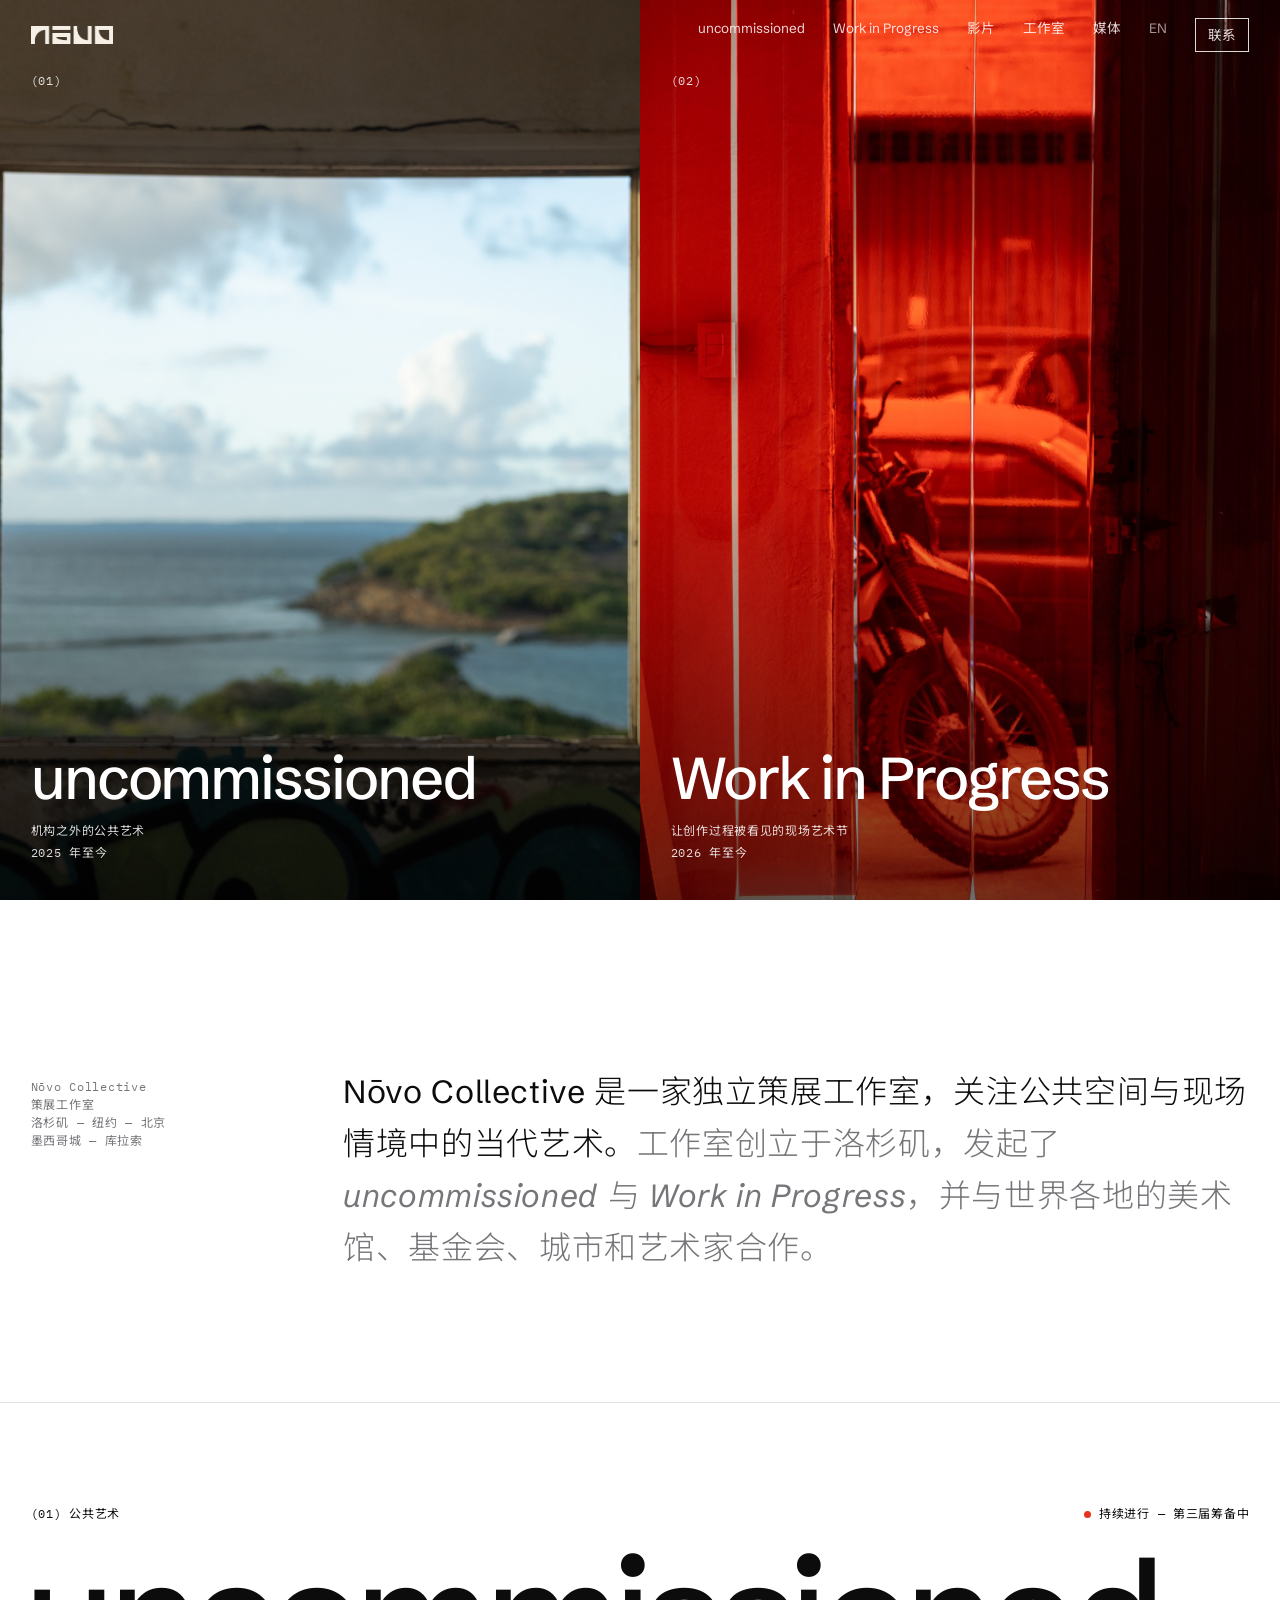
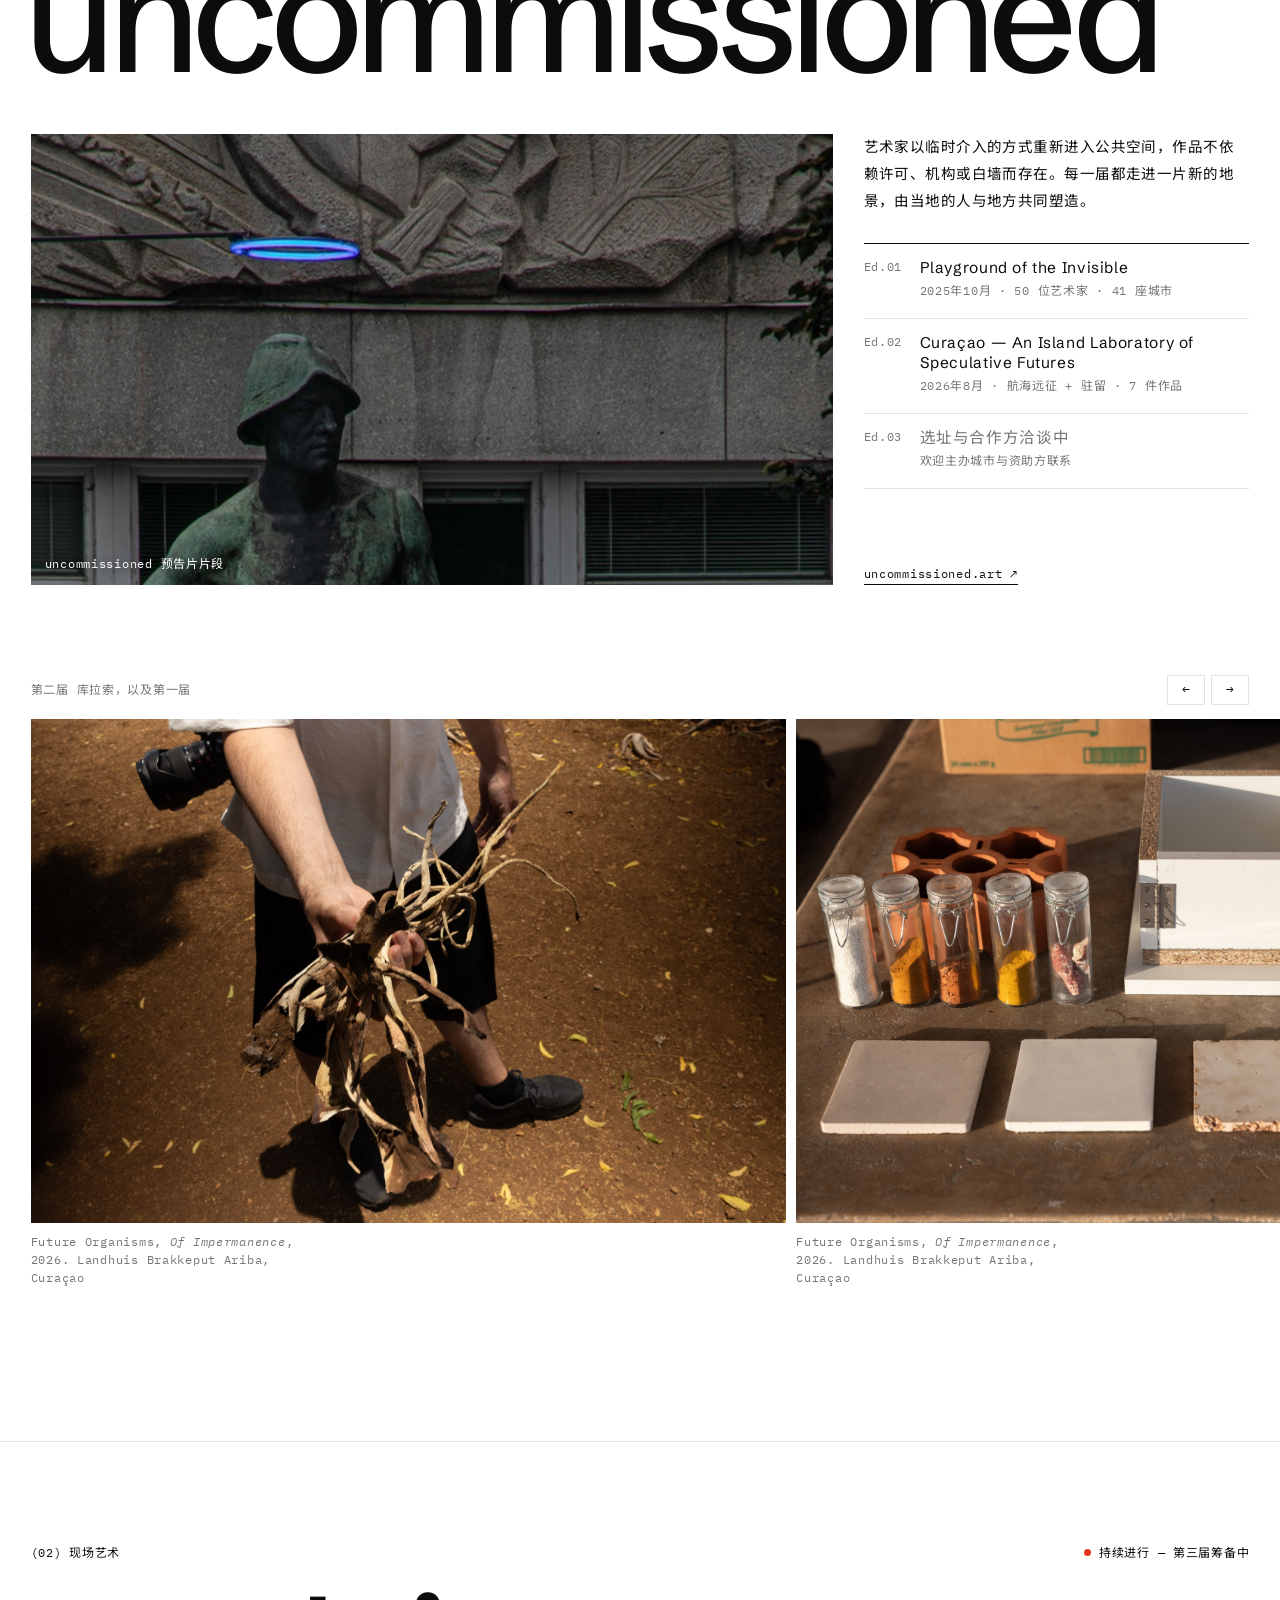
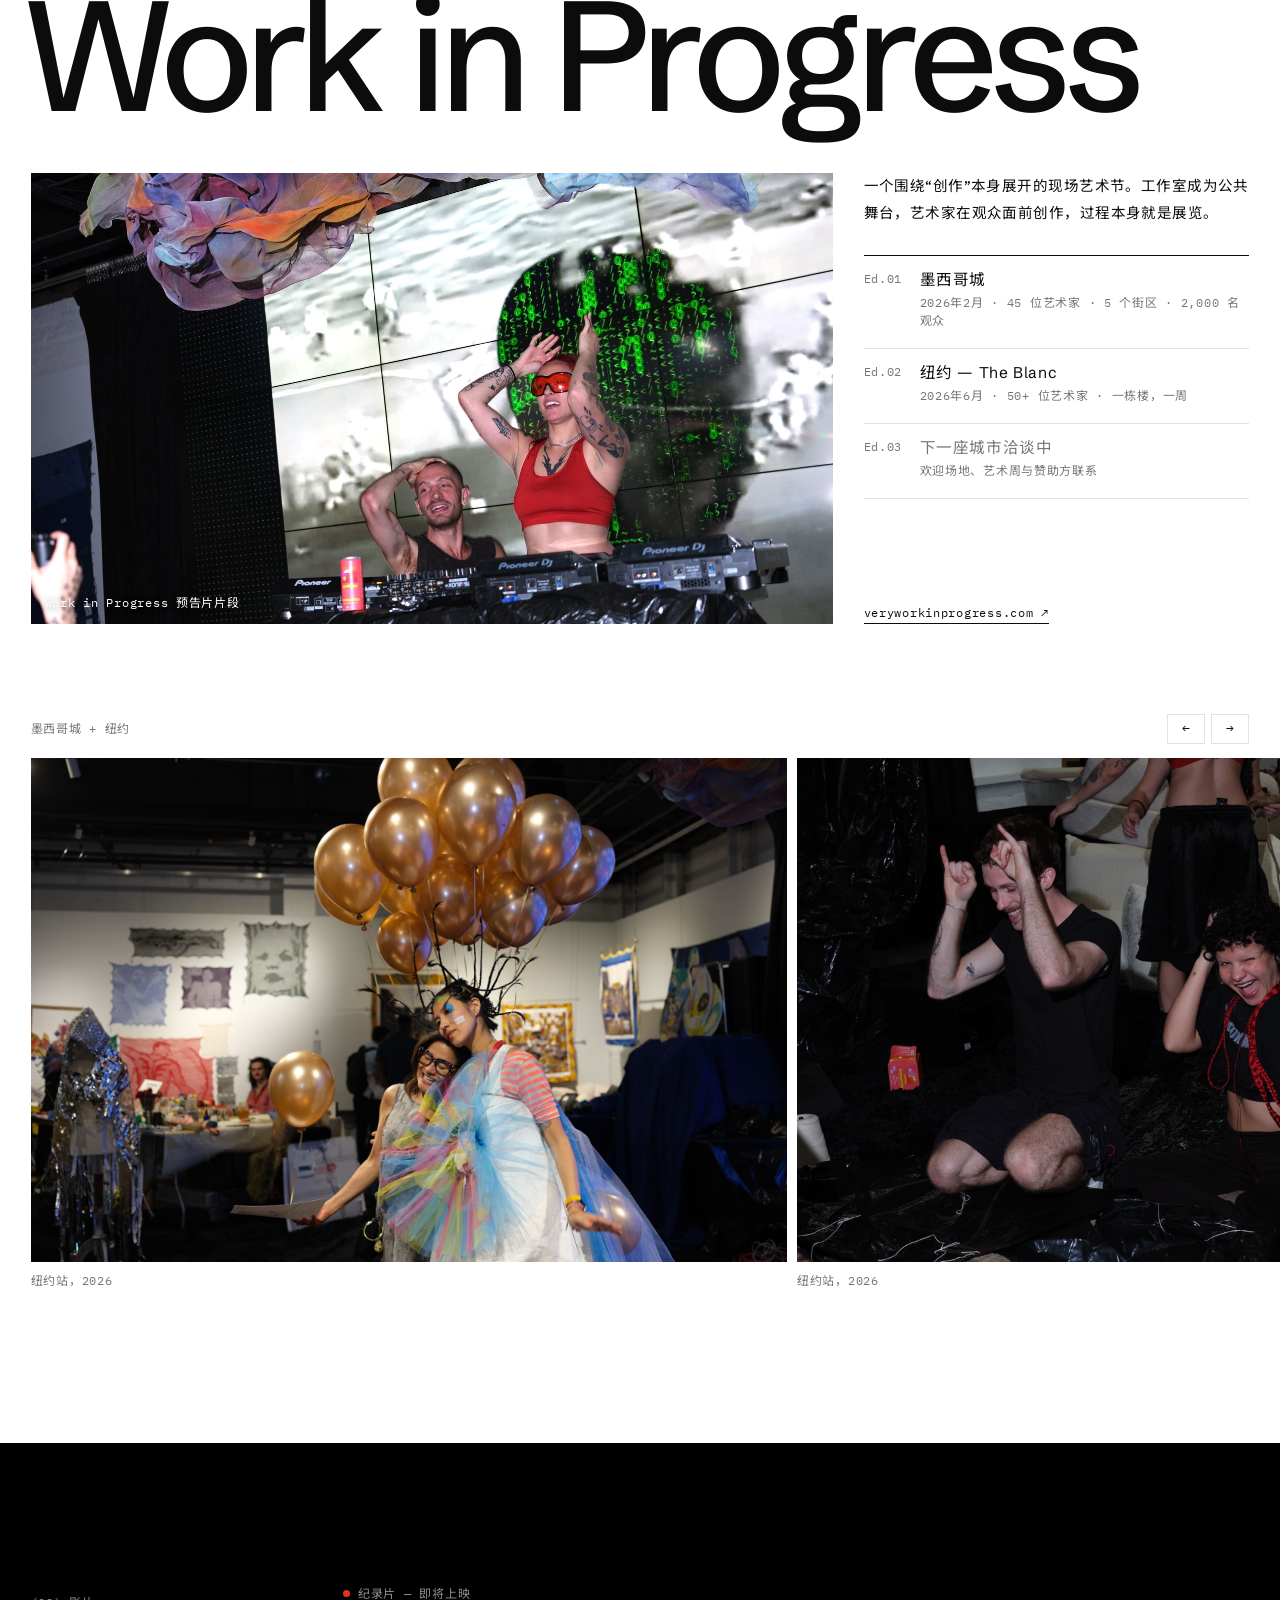
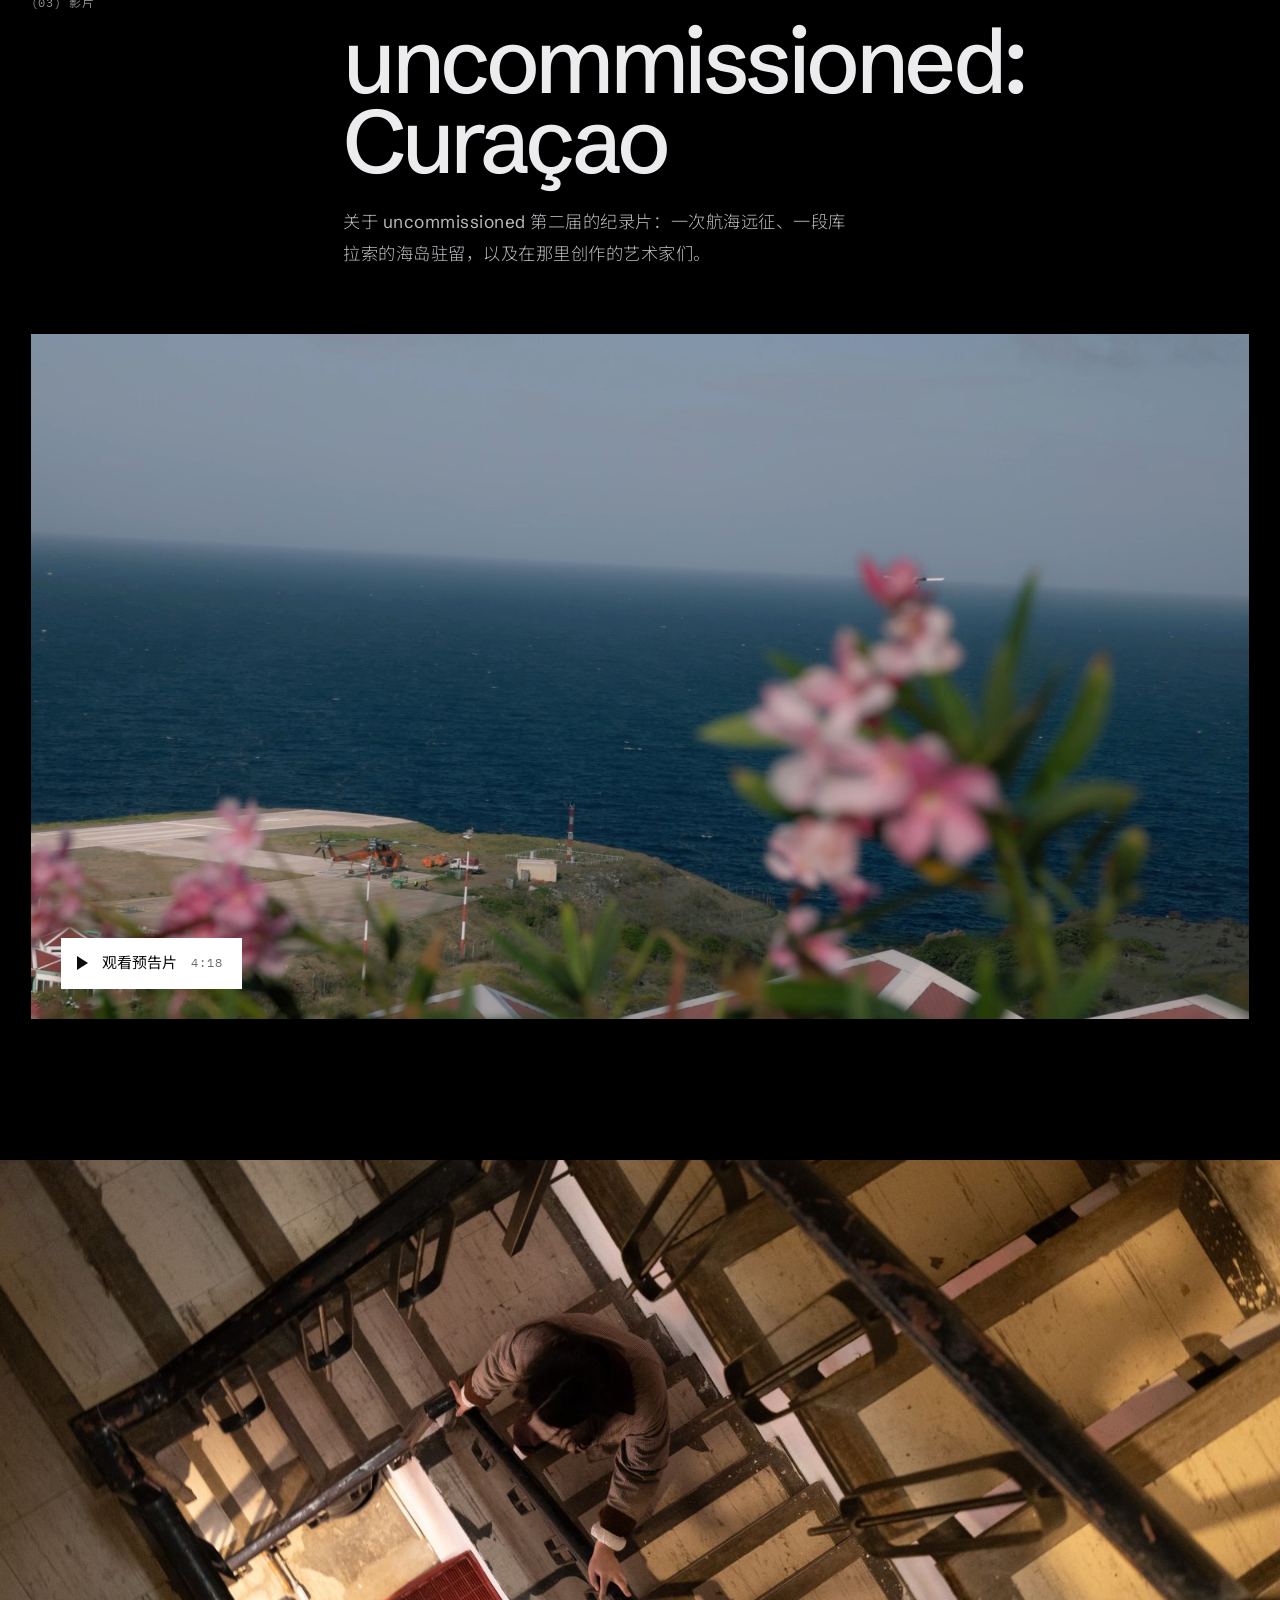
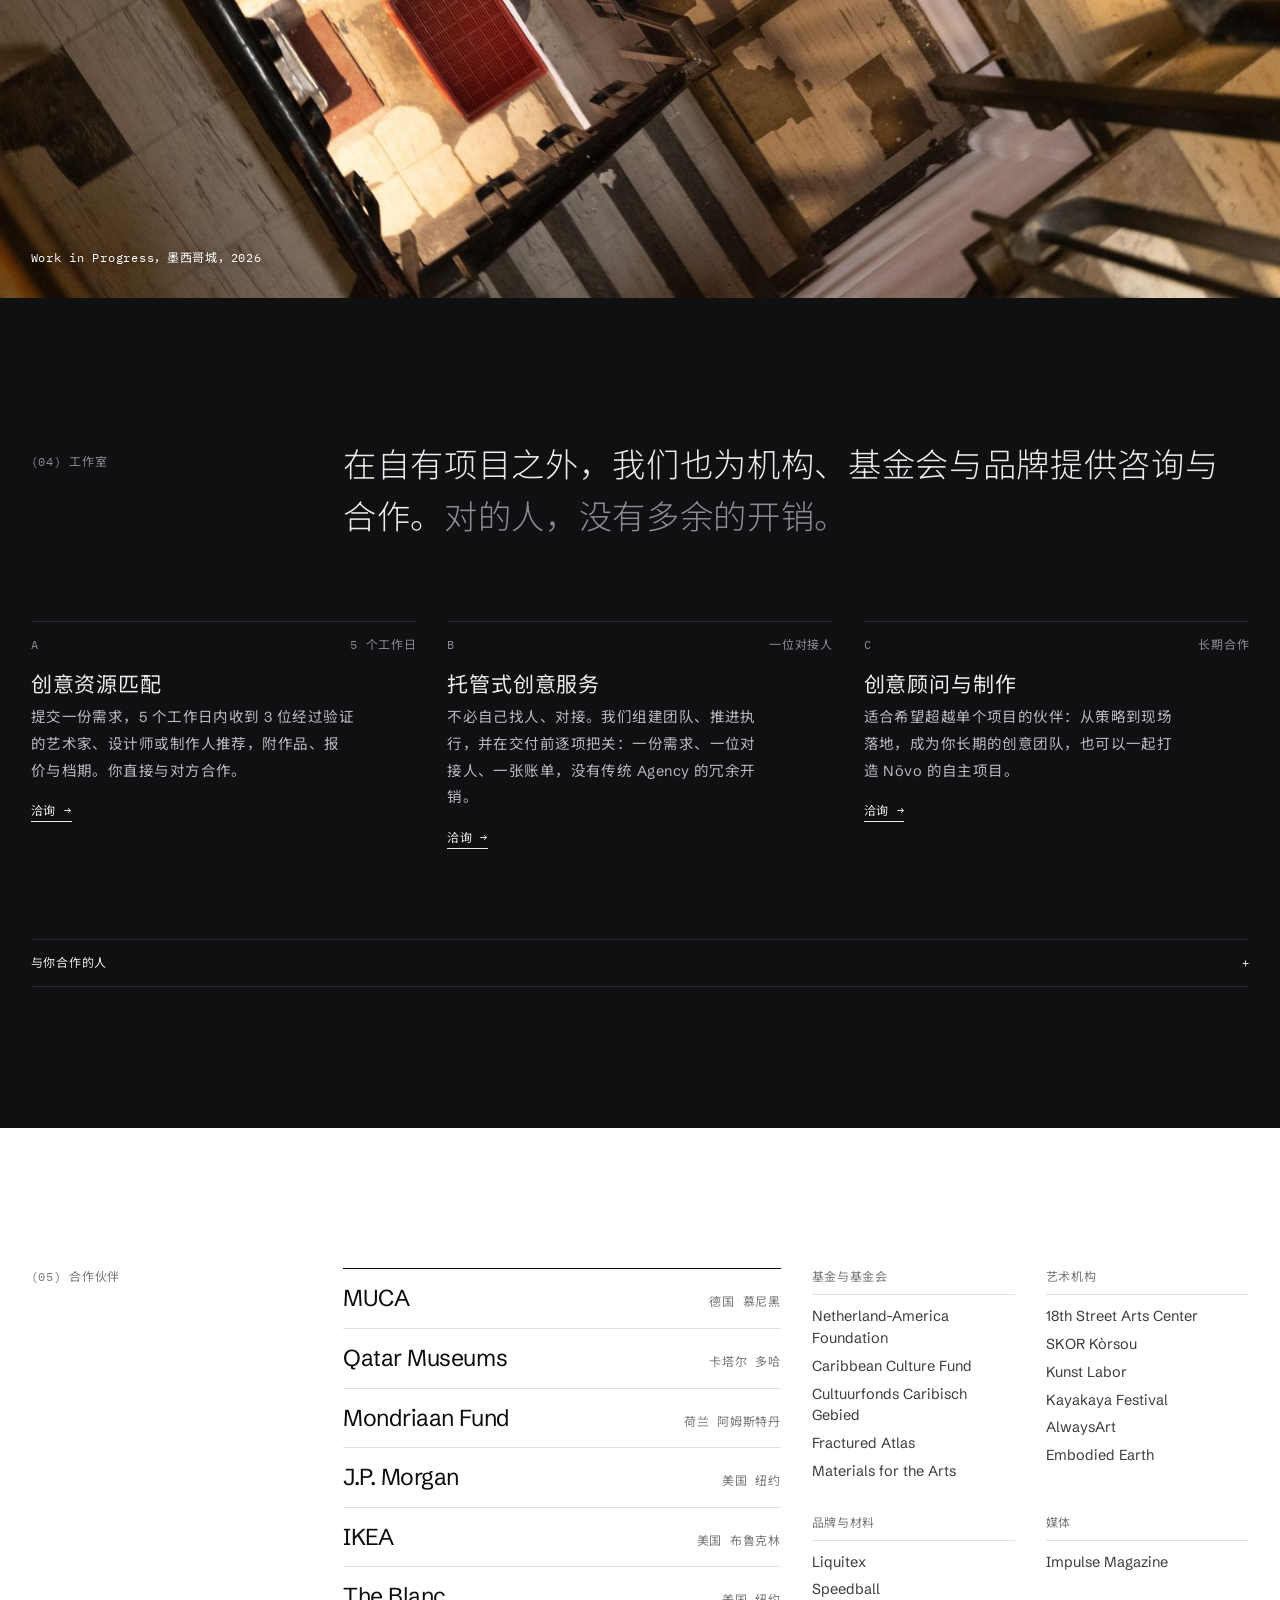
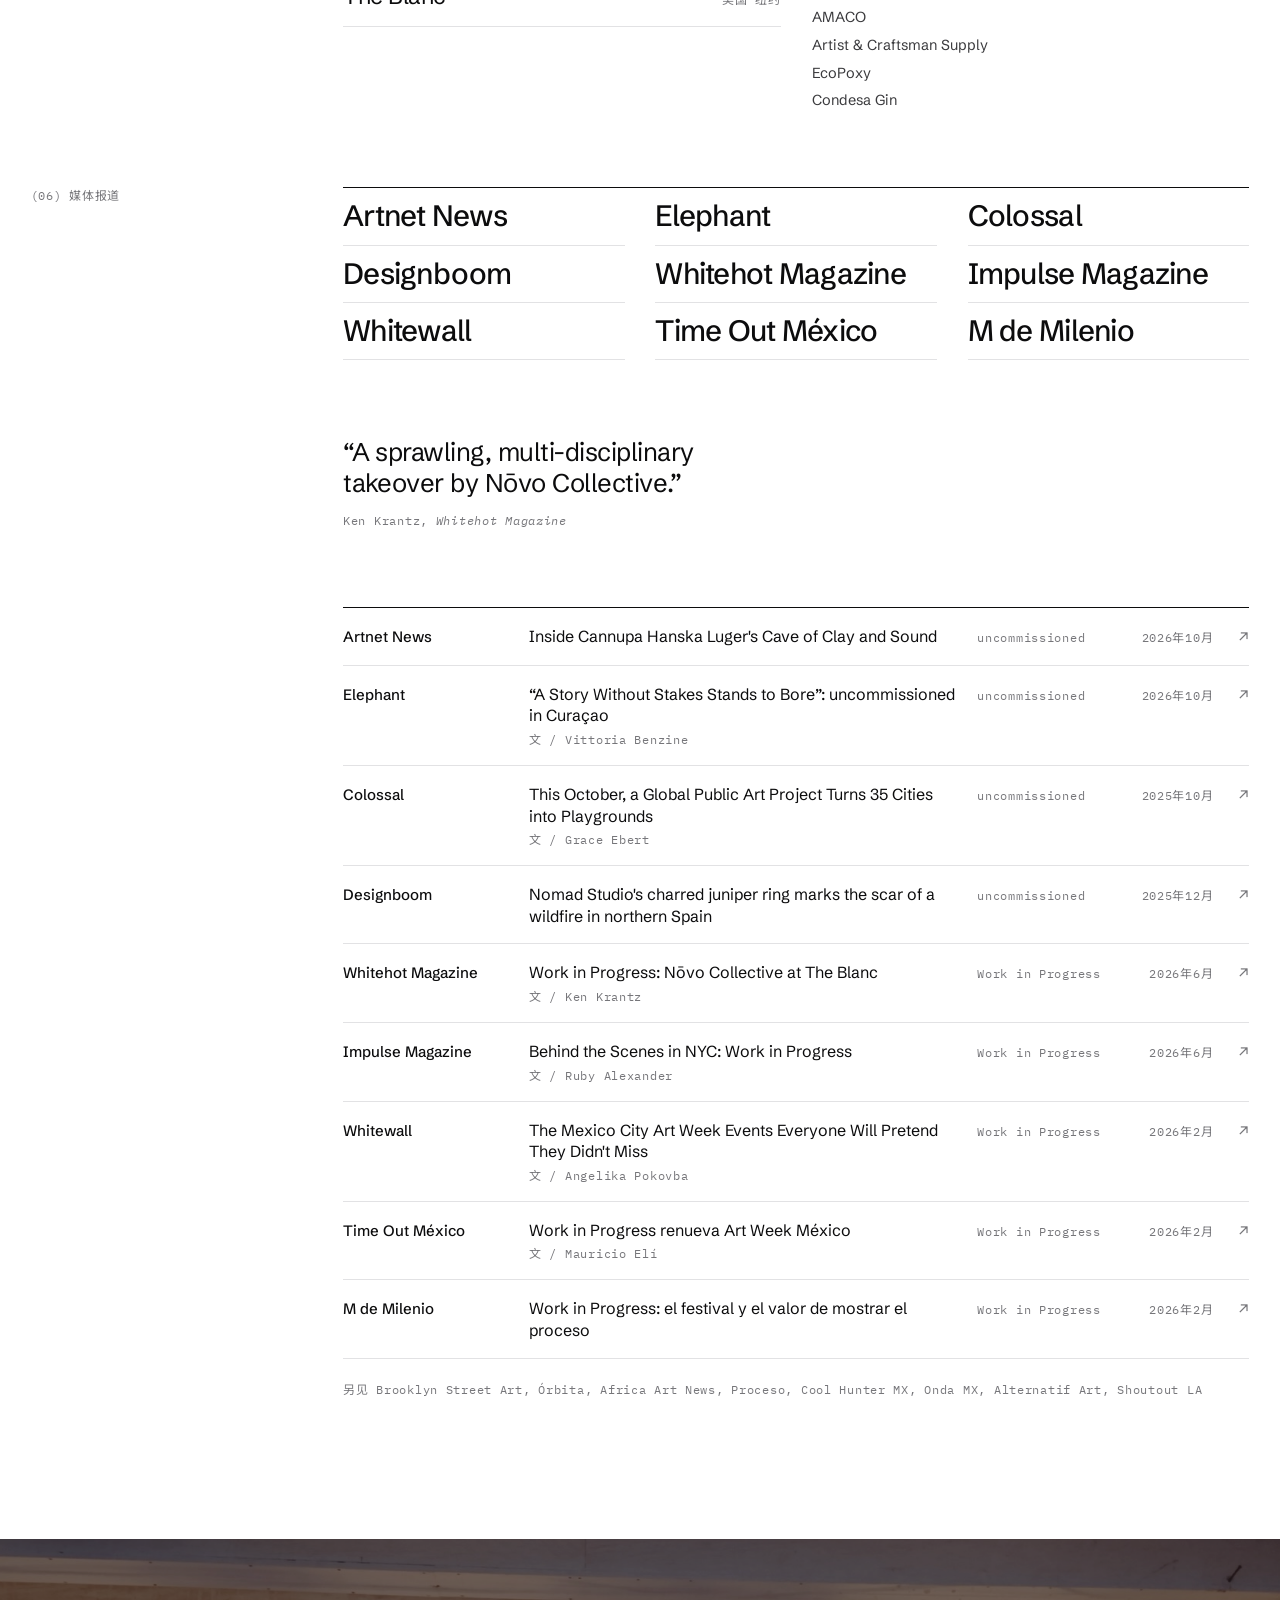
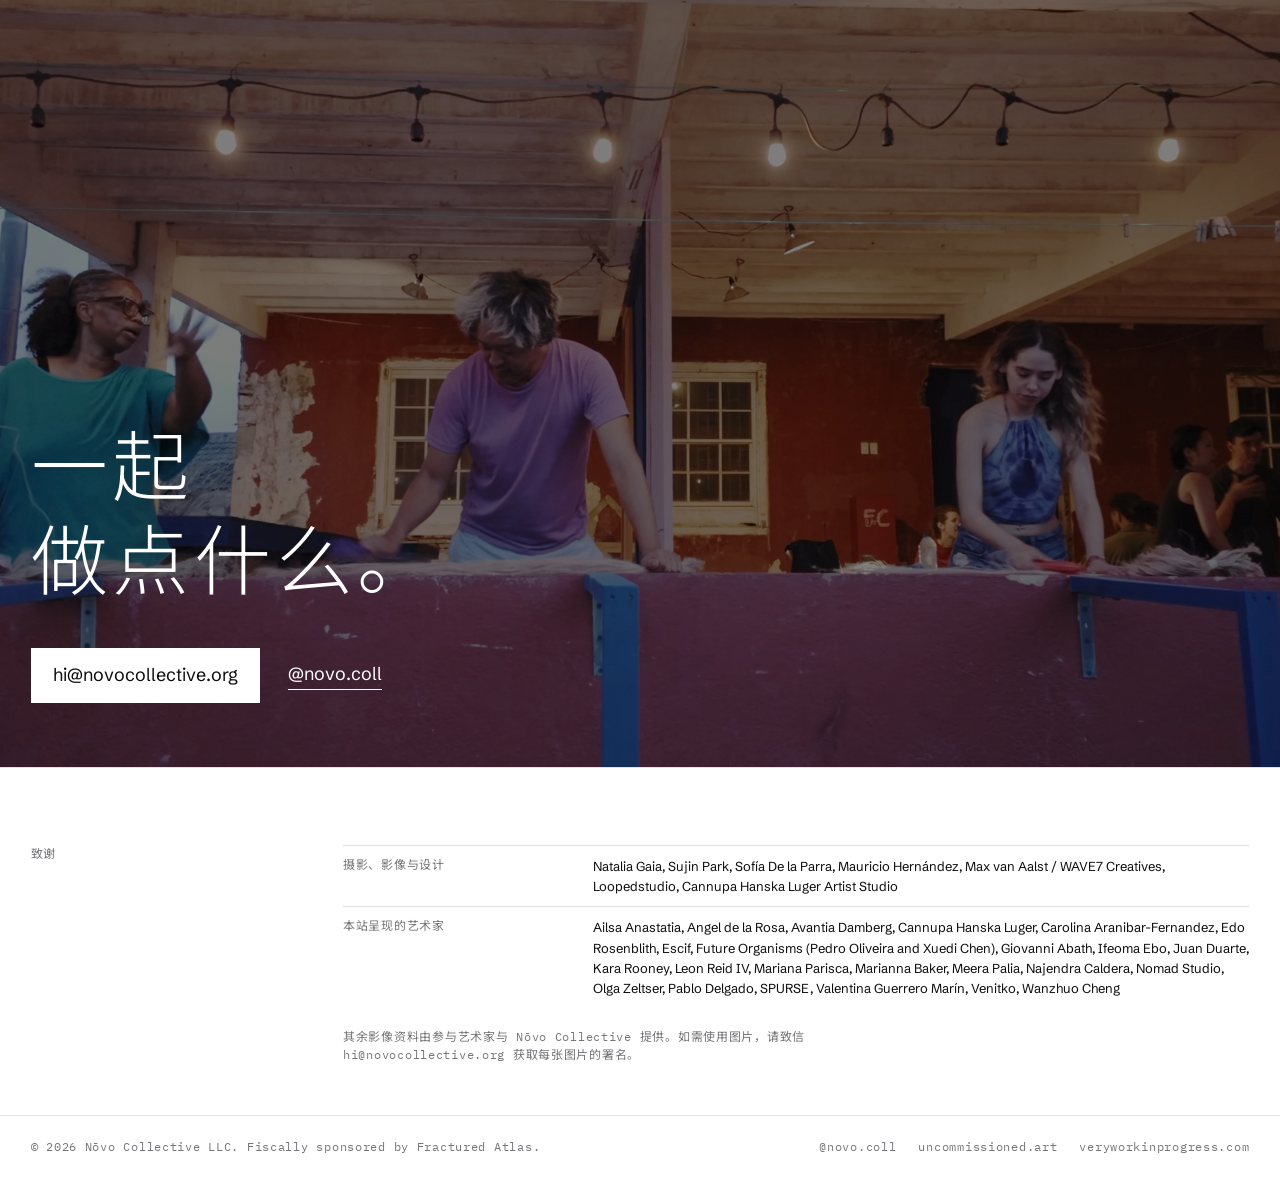
==== commit f2bcaae3: "Chinese typography: PingFang / Noto Sans SC only, light display, no bold Co-Authored-By: Claude Opus" ====
--- a/zh/index.html
+++ b/zh/index.html
@@ -17,7 +17,7 @@
 <link rel="apple-touch-icon" href="../img/brand/apple-touch-icon.png">
 <link rel="preconnect" href="https://fonts.googleapis.com">
 <link rel="preconnect" href="https://fonts.gstatic.com" crossorigin>
-<link href="https://fonts.googleapis.com/css2?family=IBM+Plex+Mono:wght@400&family=Schibsted+Grotesk:ital,wght@0,400;0,500;1,400&family=Noto+Sans+SC:wght@400;500&family=Noto+Serif+SC:wght@400;500&display=swap" rel="stylesheet">
+<link href="https://fonts.googleapis.com/css2?family=IBM+Plex+Mono:wght@400&family=Schibsted+Grotesk:ital,wght@0,400;0,500;1,400&family=Noto+Sans+SC:wght@300;400&display=swap" rel="stylesheet">
 <link rel="stylesheet" href="../style.css">
 </head>
 <body>
--- a/style.css
+++ b/style.css
@@ -42,20 +42,24 @@
 .top .lang:hover{opacity:1}
 @media (max-width:760px){.top nav a:not(.cta):not(.lang){display:none}.top nav{align-items:center;gap:18px}.top .logo img{height:15px}}
 
-/* Chinese page. Display lines are set in a Song (serif) face, running text in a sans;
-   Latin words keep the grotesk. Chinese reads larger than Latin at the same size,
-   so display sizes step down and line height opens up. */
+/* Chinese page. Same idea as the English: one sans family, no bold.
+   PingFang SC on Apple devices, Noto Sans SC elsewhere; Latin words keep the grotesk.
+   Hierarchy comes from size, weight 300/400 and grey, never from heavy strokes.
+   Chinese reads larger than Latin at the same size, so display sizes step down
+   and line height opens up. */
 html:lang(zh){
   --sans:'Schibsted Grotesk','PingFang SC','Noto Sans SC','Hiragino Sans GB','Microsoft YaHei',system-ui,sans-serif;
   --mono:'IBM Plex Mono','PingFang SC','Noto Sans SC','Microsoft YaHei',ui-monospace,monospace;
-  --song:'Schibsted Grotesk','Noto Serif SC','Songti SC','STSong',serif;
-}
-html:lang(zh) .statement .lead{font-family:var(--song);font-size:clamp(21px,2.55vw,38px);line-height:1.62;letter-spacing:.01em}
-html:lang(zh) .w-head h2{font-family:var(--song);font-size:clamp(22px,2.7vw,40px);line-height:1.55;letter-spacing:.01em}
-html:lang(zh) .f-lede{font-family:var(--song);font-size:clamp(16px,1.35vw,19px);line-height:1.85;letter-spacing:.02em}
-html:lang(zh) .contact h2{font-family:var(--song);font-weight:500;font-size:clamp(40px,6.2vw,104px);line-height:1.2;letter-spacing:.04em}
+}
+html:lang(zh) body{font-weight:400}
+html:lang(zh) .statement .lead{font-weight:300;font-size:clamp(21px,2.5vw,37px);line-height:1.62;letter-spacing:.02em}
+html:lang(zh) .w-head h2{font-weight:300;font-size:clamp(22px,2.6vw,39px);line-height:1.58;letter-spacing:.02em}
+html:lang(zh) .contact h2{font-weight:300;font-size:clamp(40px,6vw,100px);line-height:1.22;letter-spacing:.06em}
+html:lang(zh) .f-lede{font-weight:300;font-size:clamp(16px,1.35vw,19px);line-height:1.85;letter-spacing:.03em}
 html:lang(zh) .p-body aside p,html:lang(zh) .offer p,html:lang(zh) .person p,html:lang(zh) .network p{font-size:14.5px;letter-spacing:.03em;line-height:1.85}
-html:lang(zh) .offer h3{letter-spacing:.04em}
+html:lang(zh) .offer h3,html:lang(zh) .ed b,html:lang(zh) .person .name{font-weight:400;letter-spacing:.04em}
+html:lang(zh) .offer h3{font-size:21px}
+html:lang(zh) .ed b{font-size:15.5px}
 html:lang(zh) .mono{font-size:12px;letter-spacing:.06em}
 html:lang(zh) .panel-txt .mono{line-height:1.8}
 
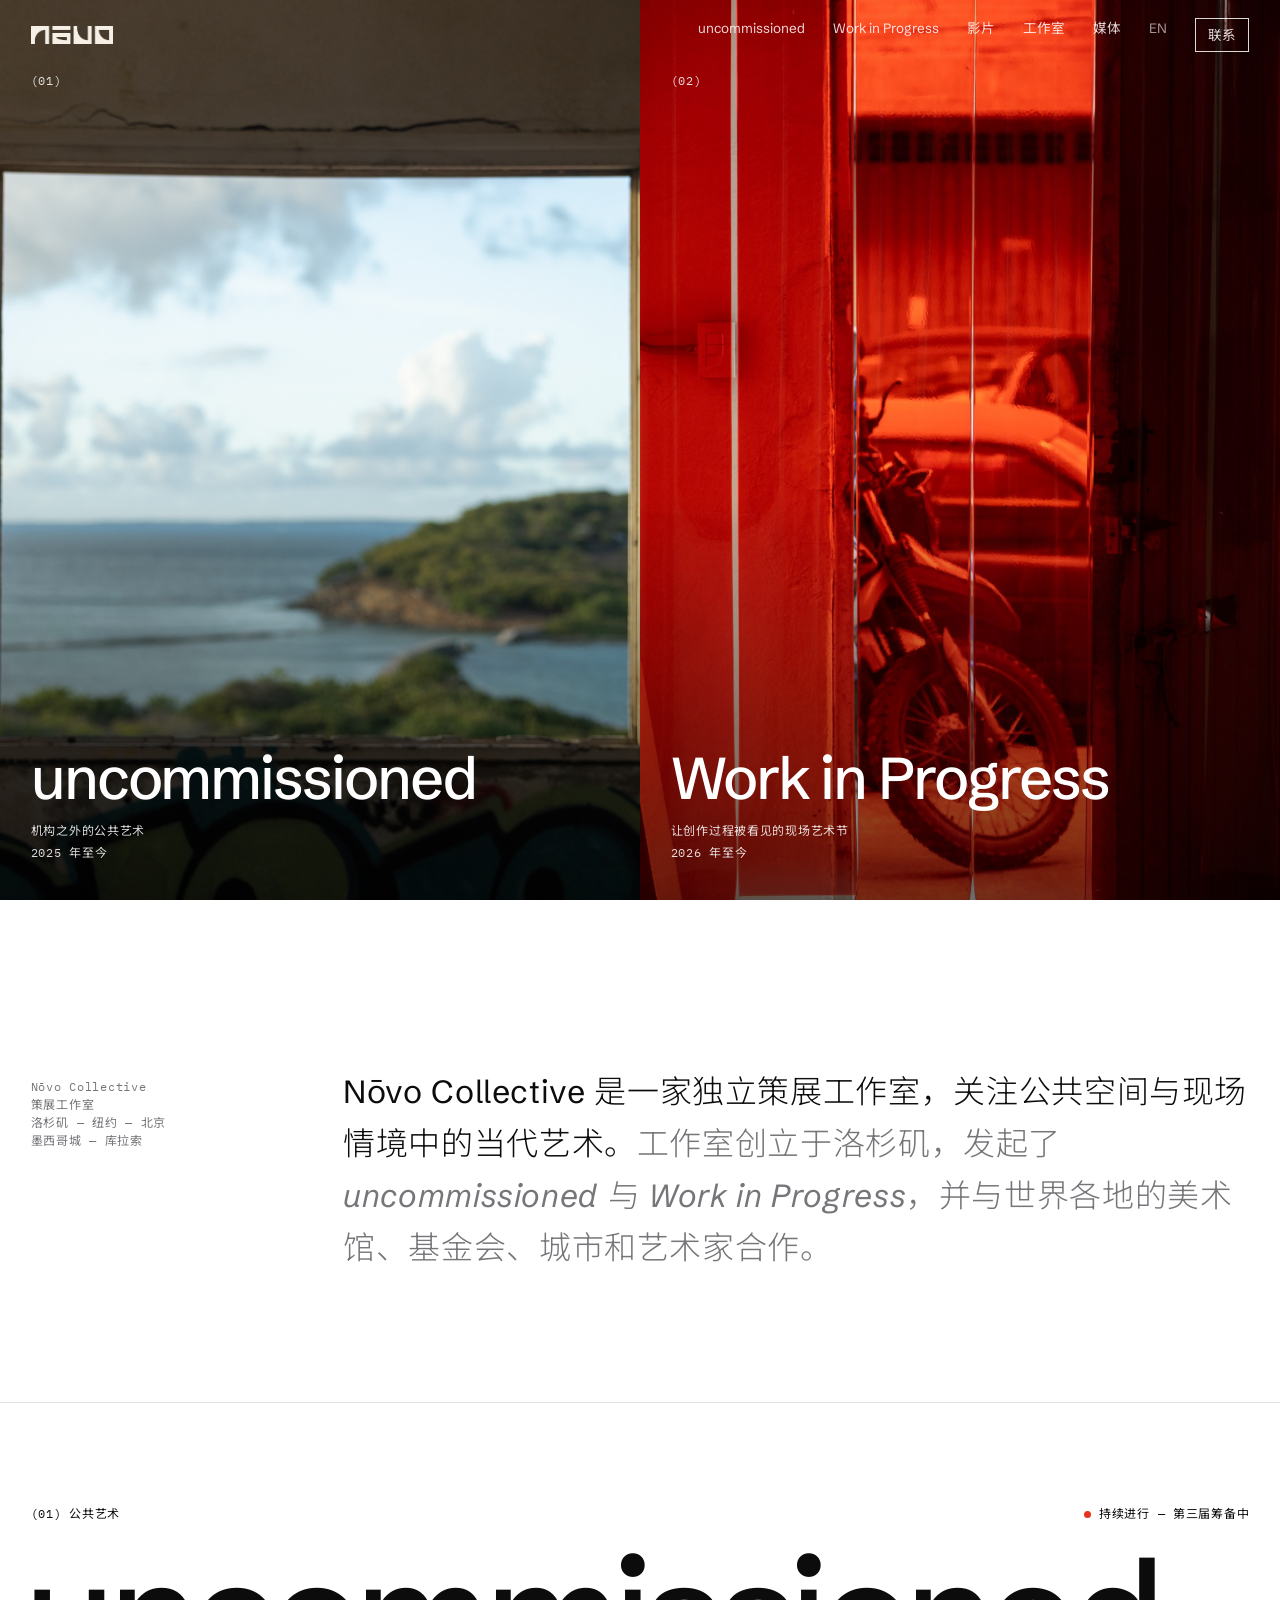
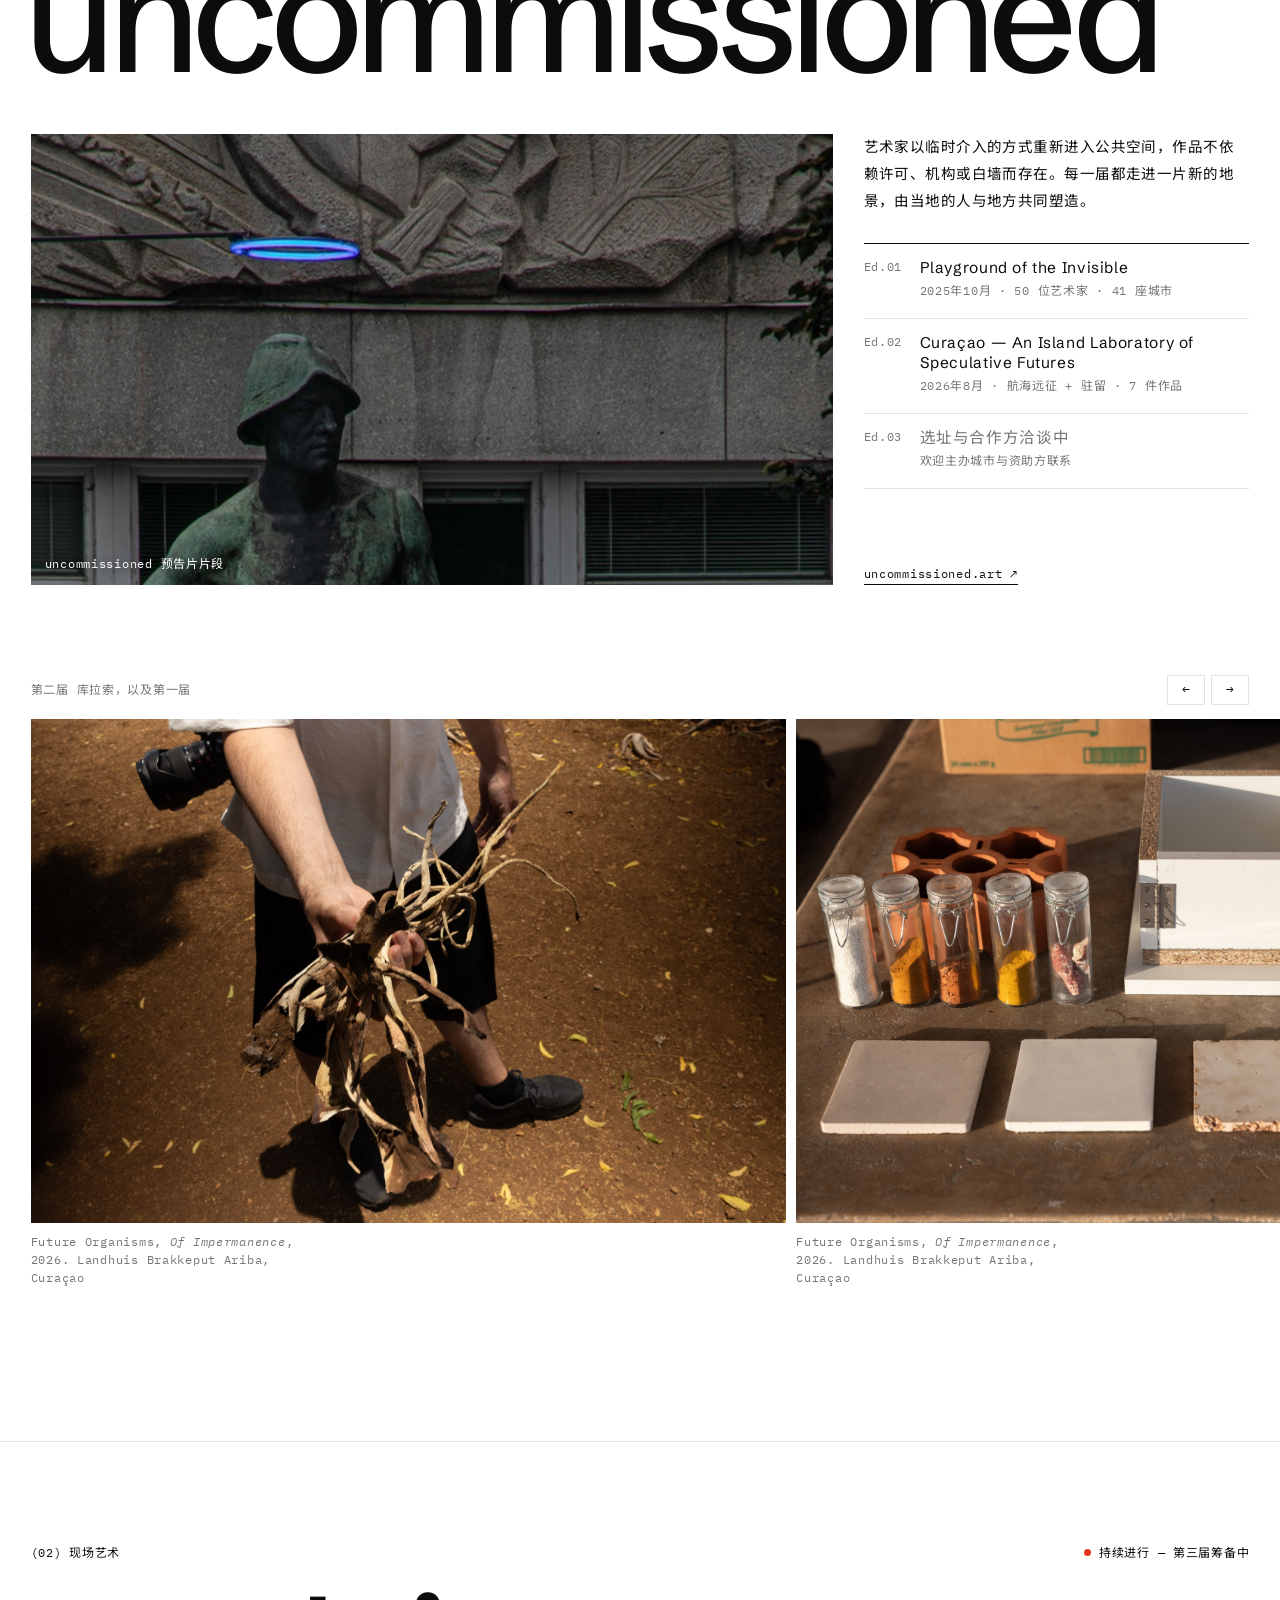
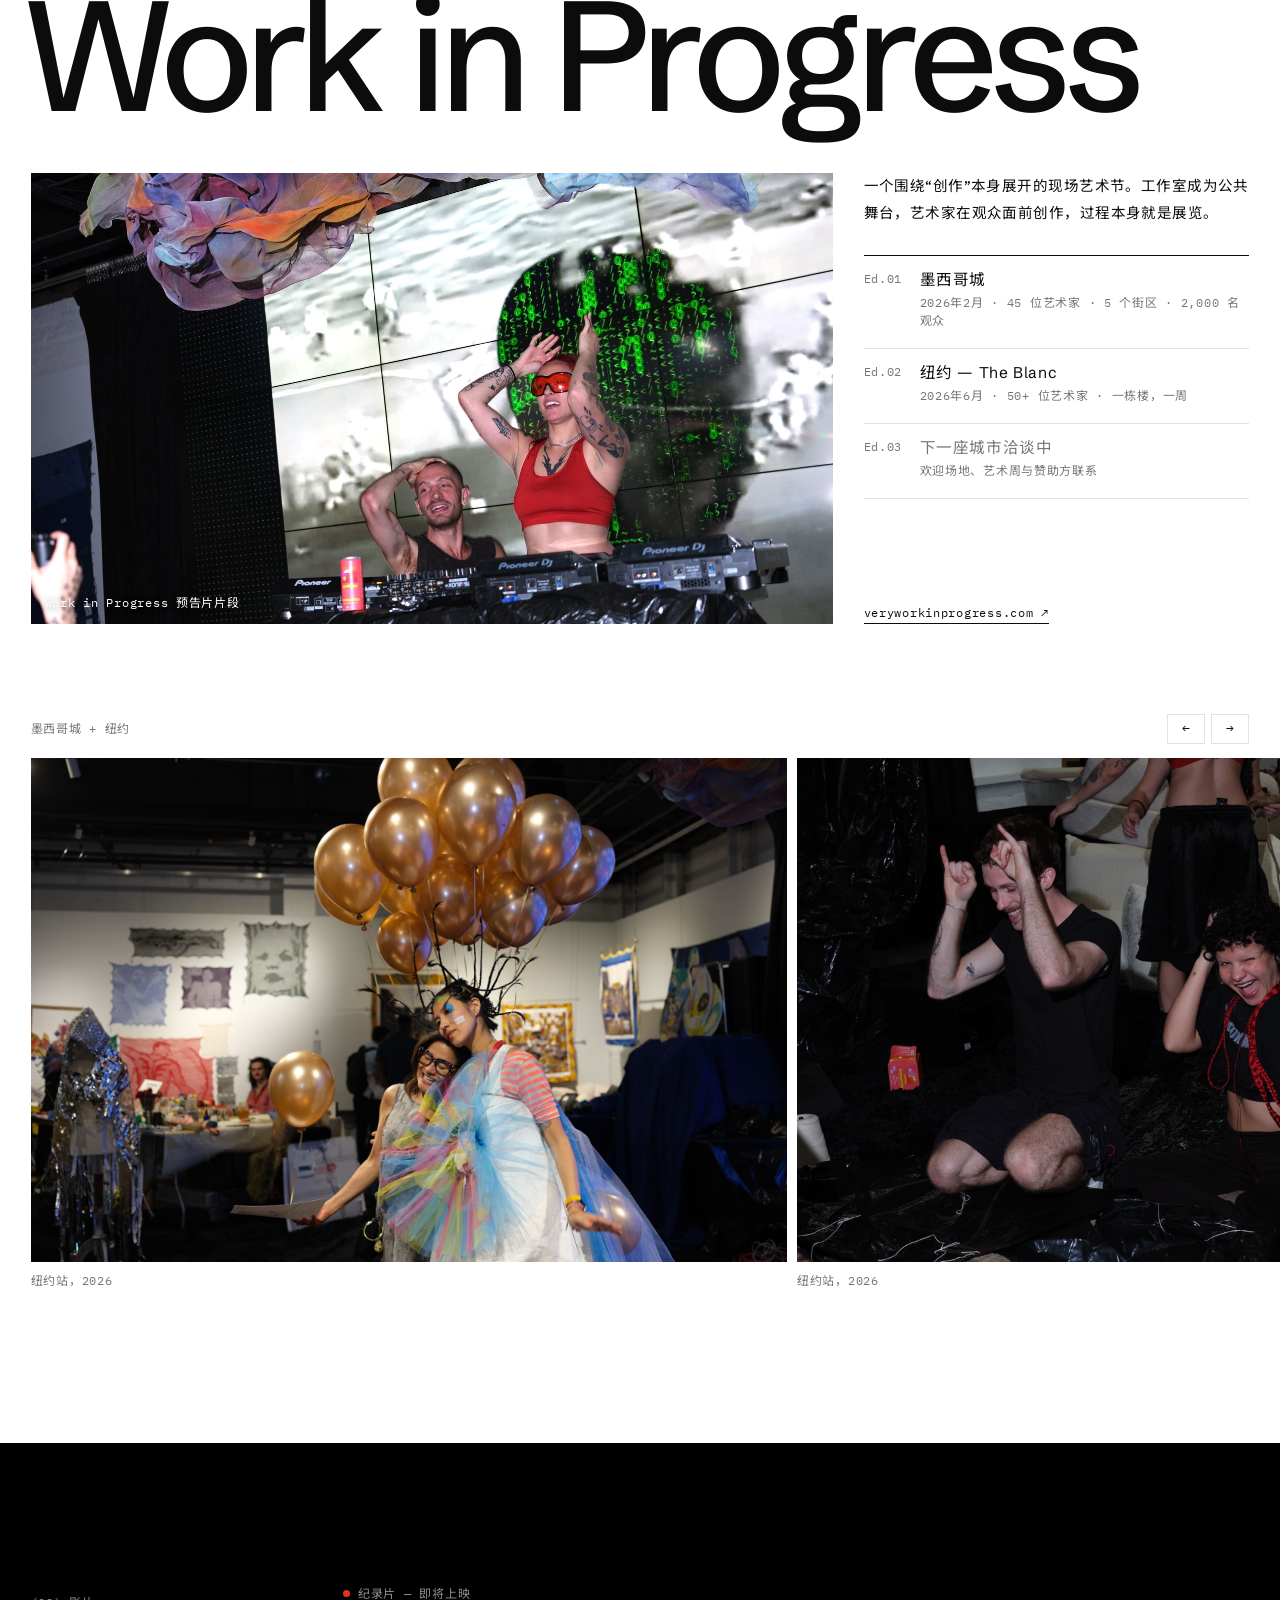
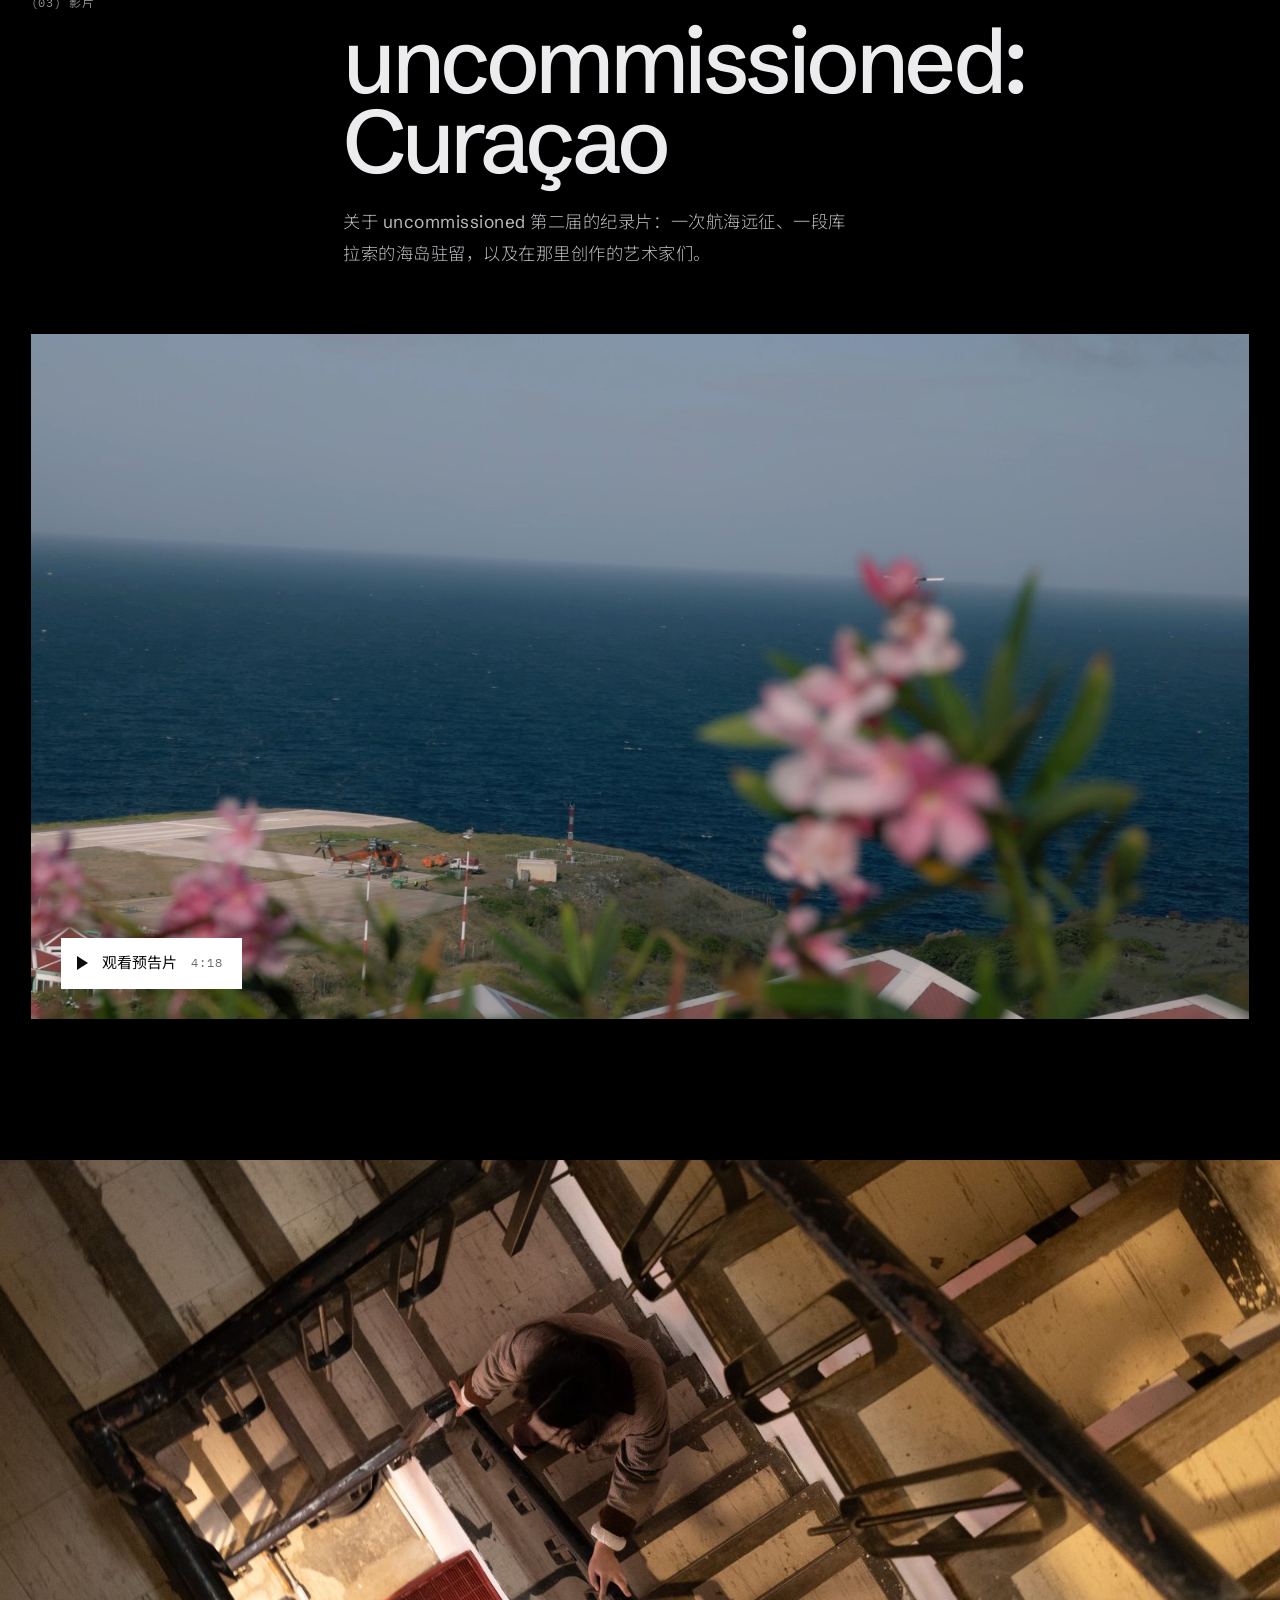
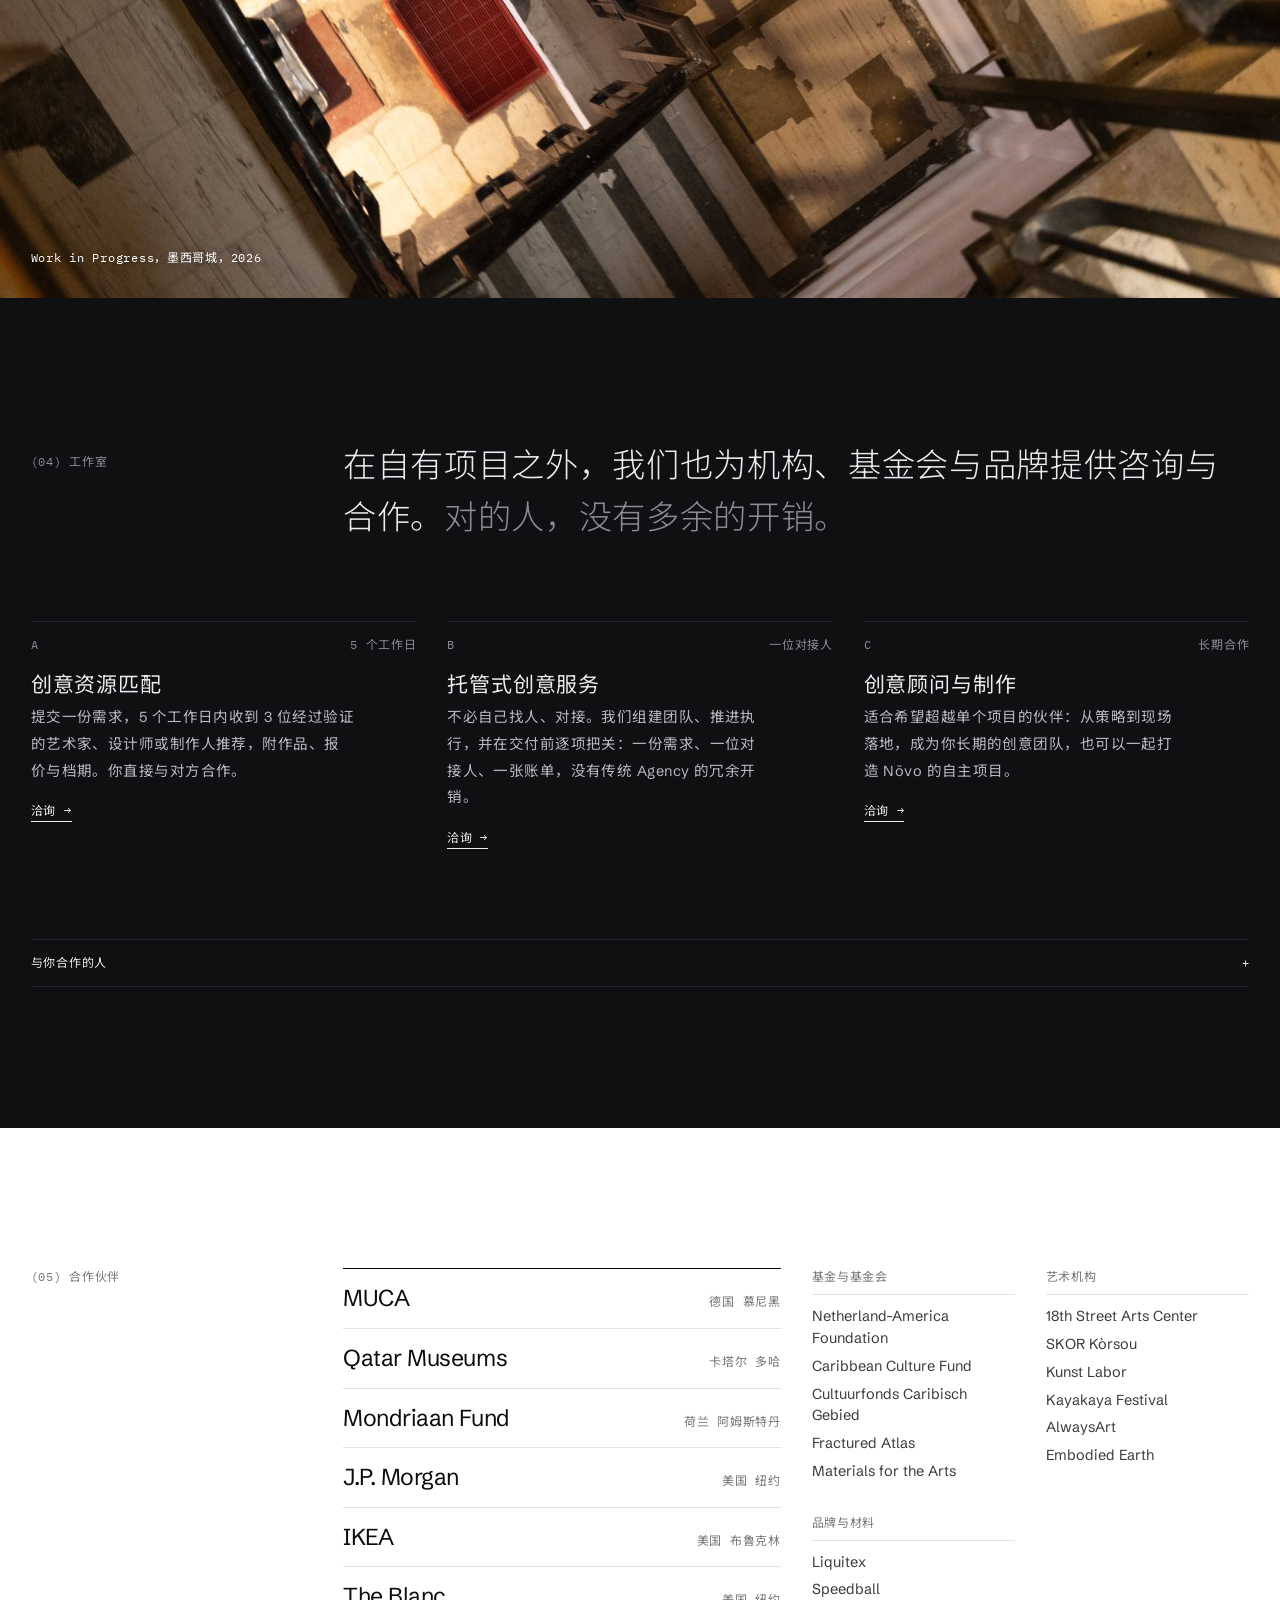
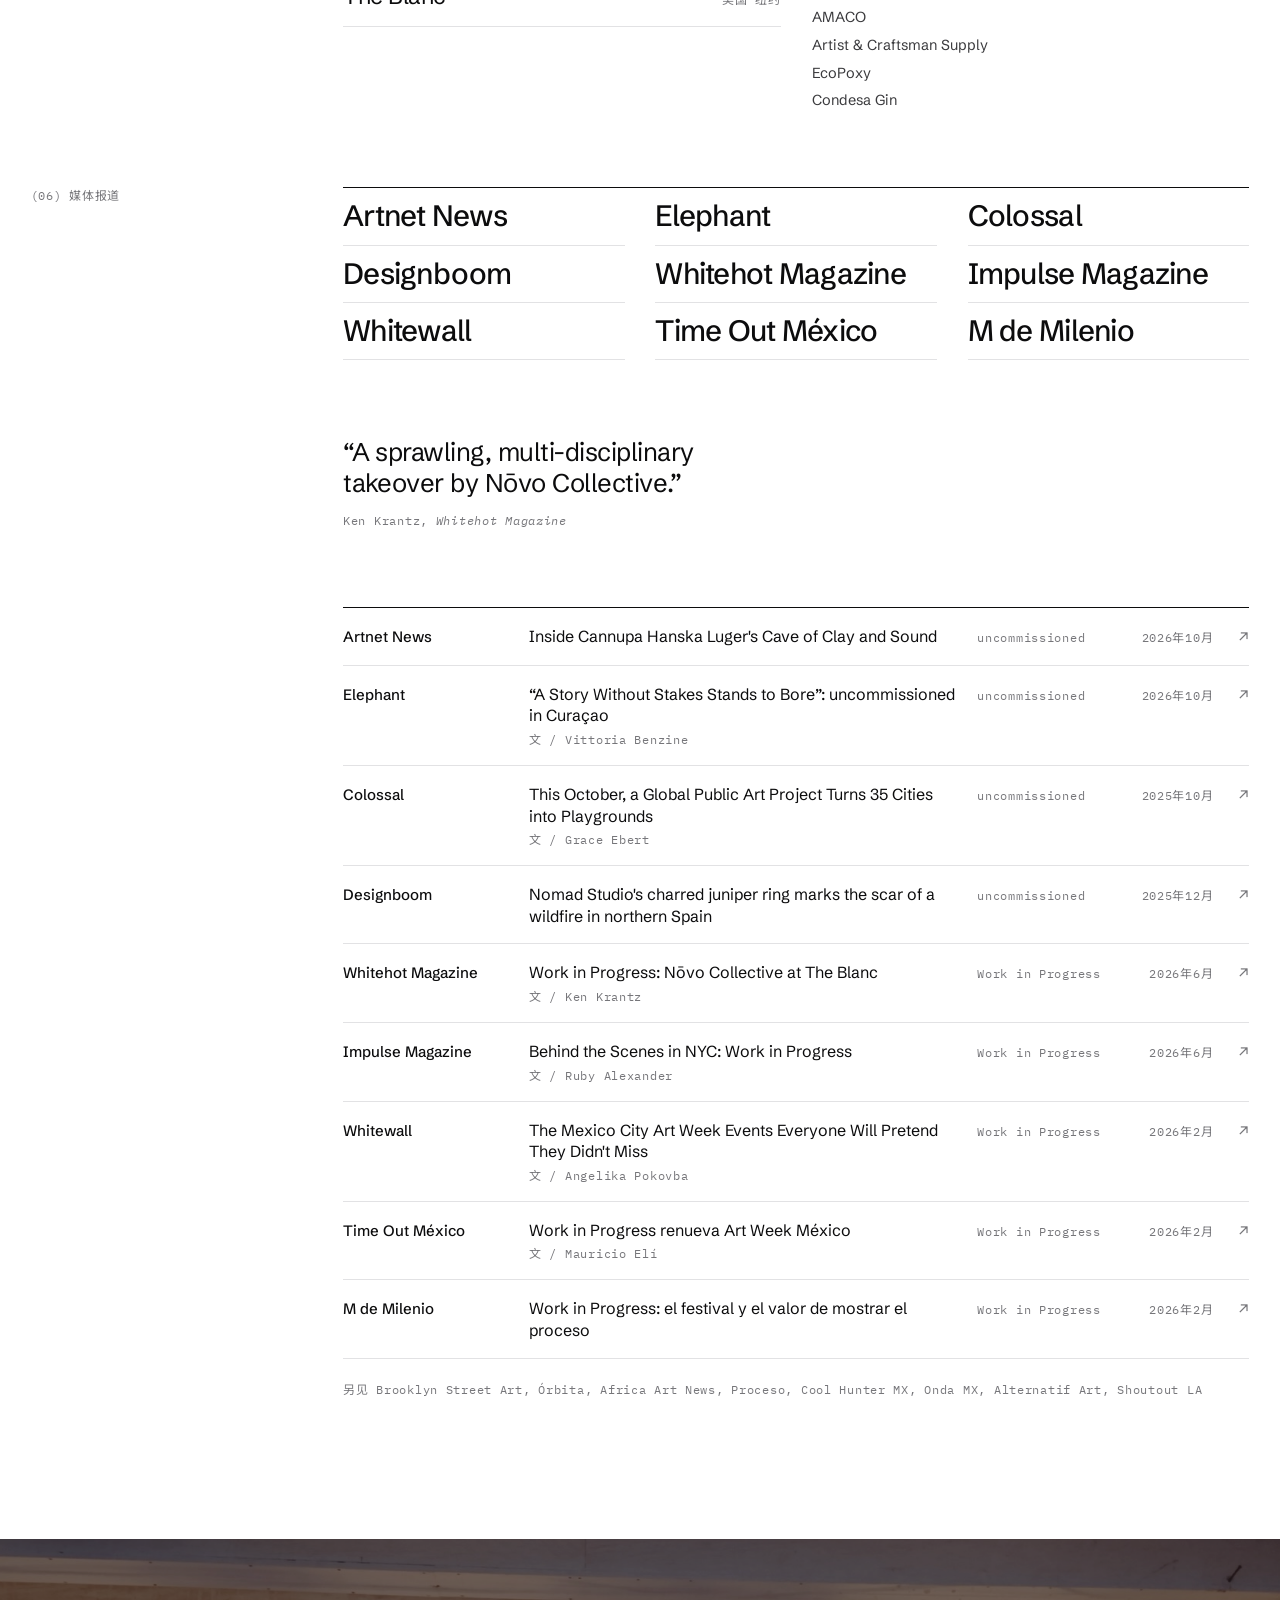
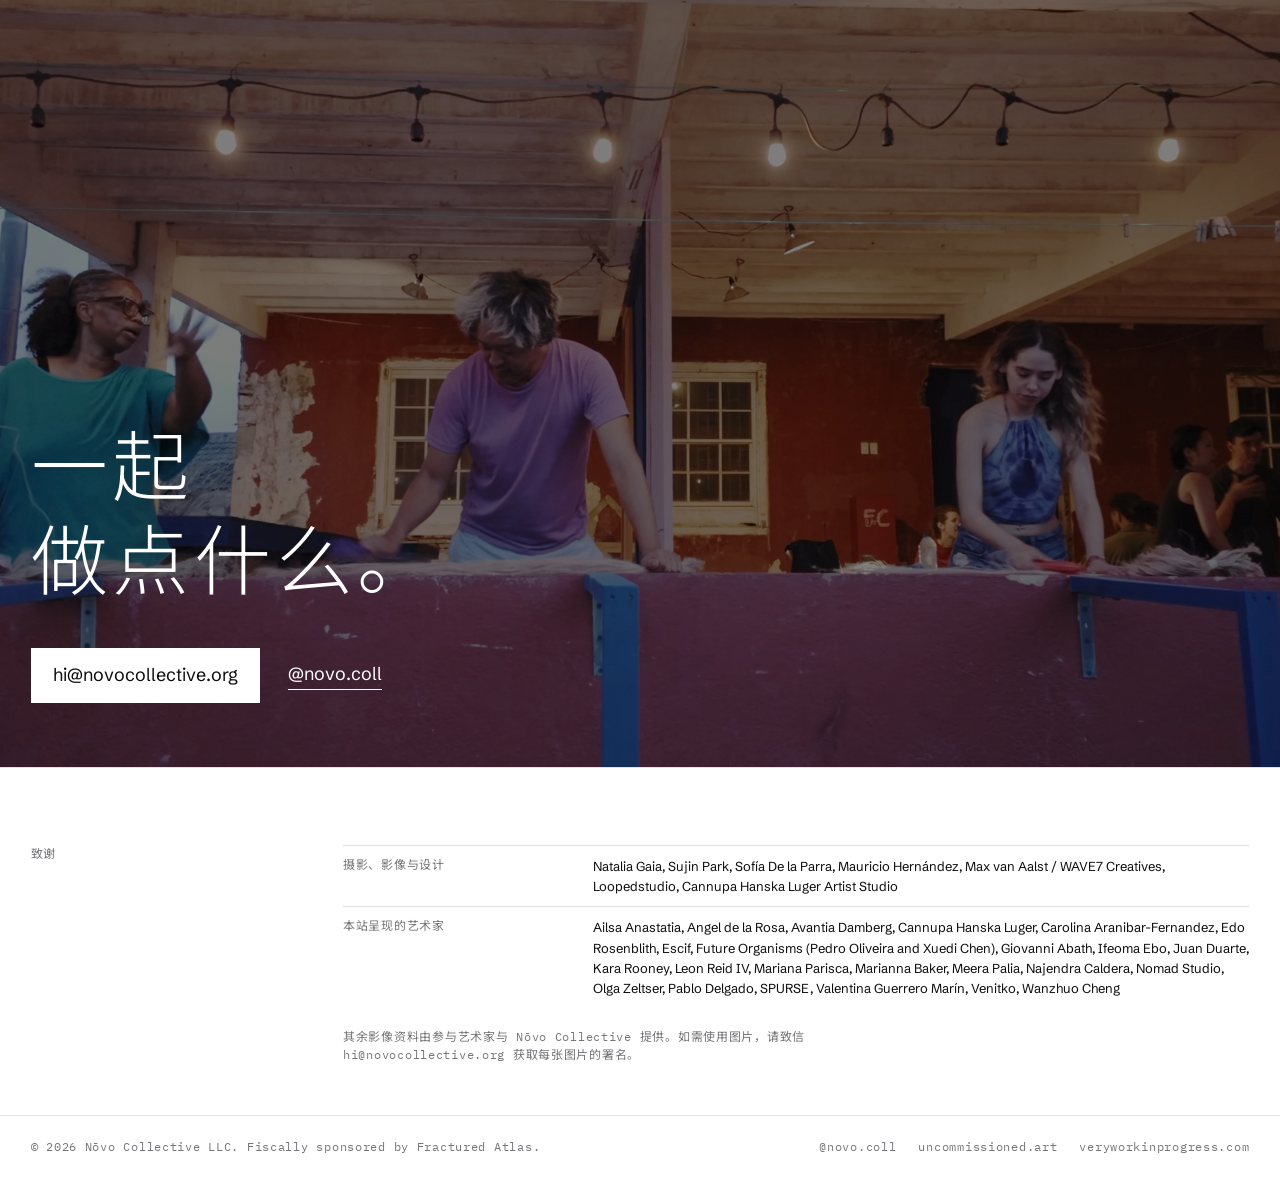
==== commit 5b8d679f: "Partners: remove Media group (covered by Press) Co-Authored-By: Claude Opus 5.5 <noreply@anthropic.c" ====
--- a/zh/index.html
+++ b/zh/index.html
@@ -321,12 +321,6 @@
             <li>Condesa Gin</li>
           </ul>
         </div>
-        <div>
-          <p class="mono mute">媒体</p>
-          <ul>
-            <li>Impulse Magazine</li>
-          </ul>
-        </div>
       </div>
     </div>
 
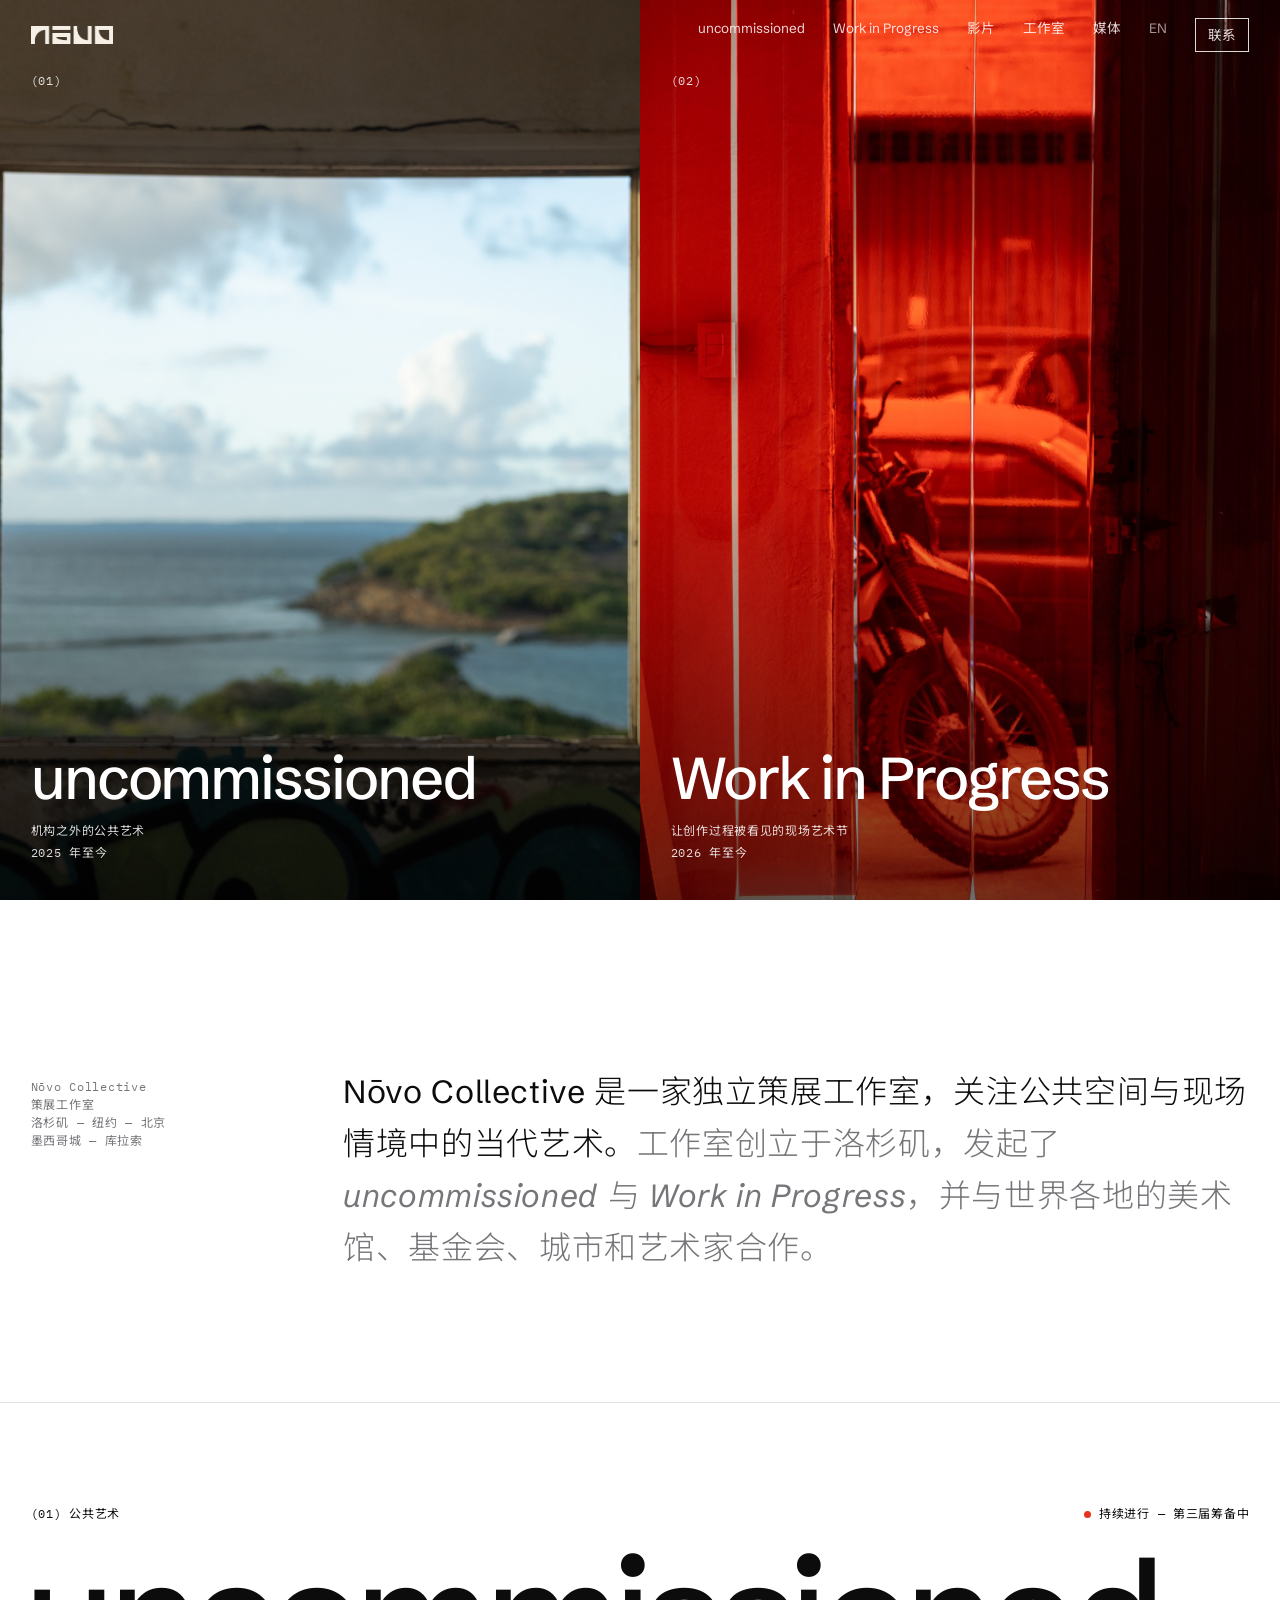
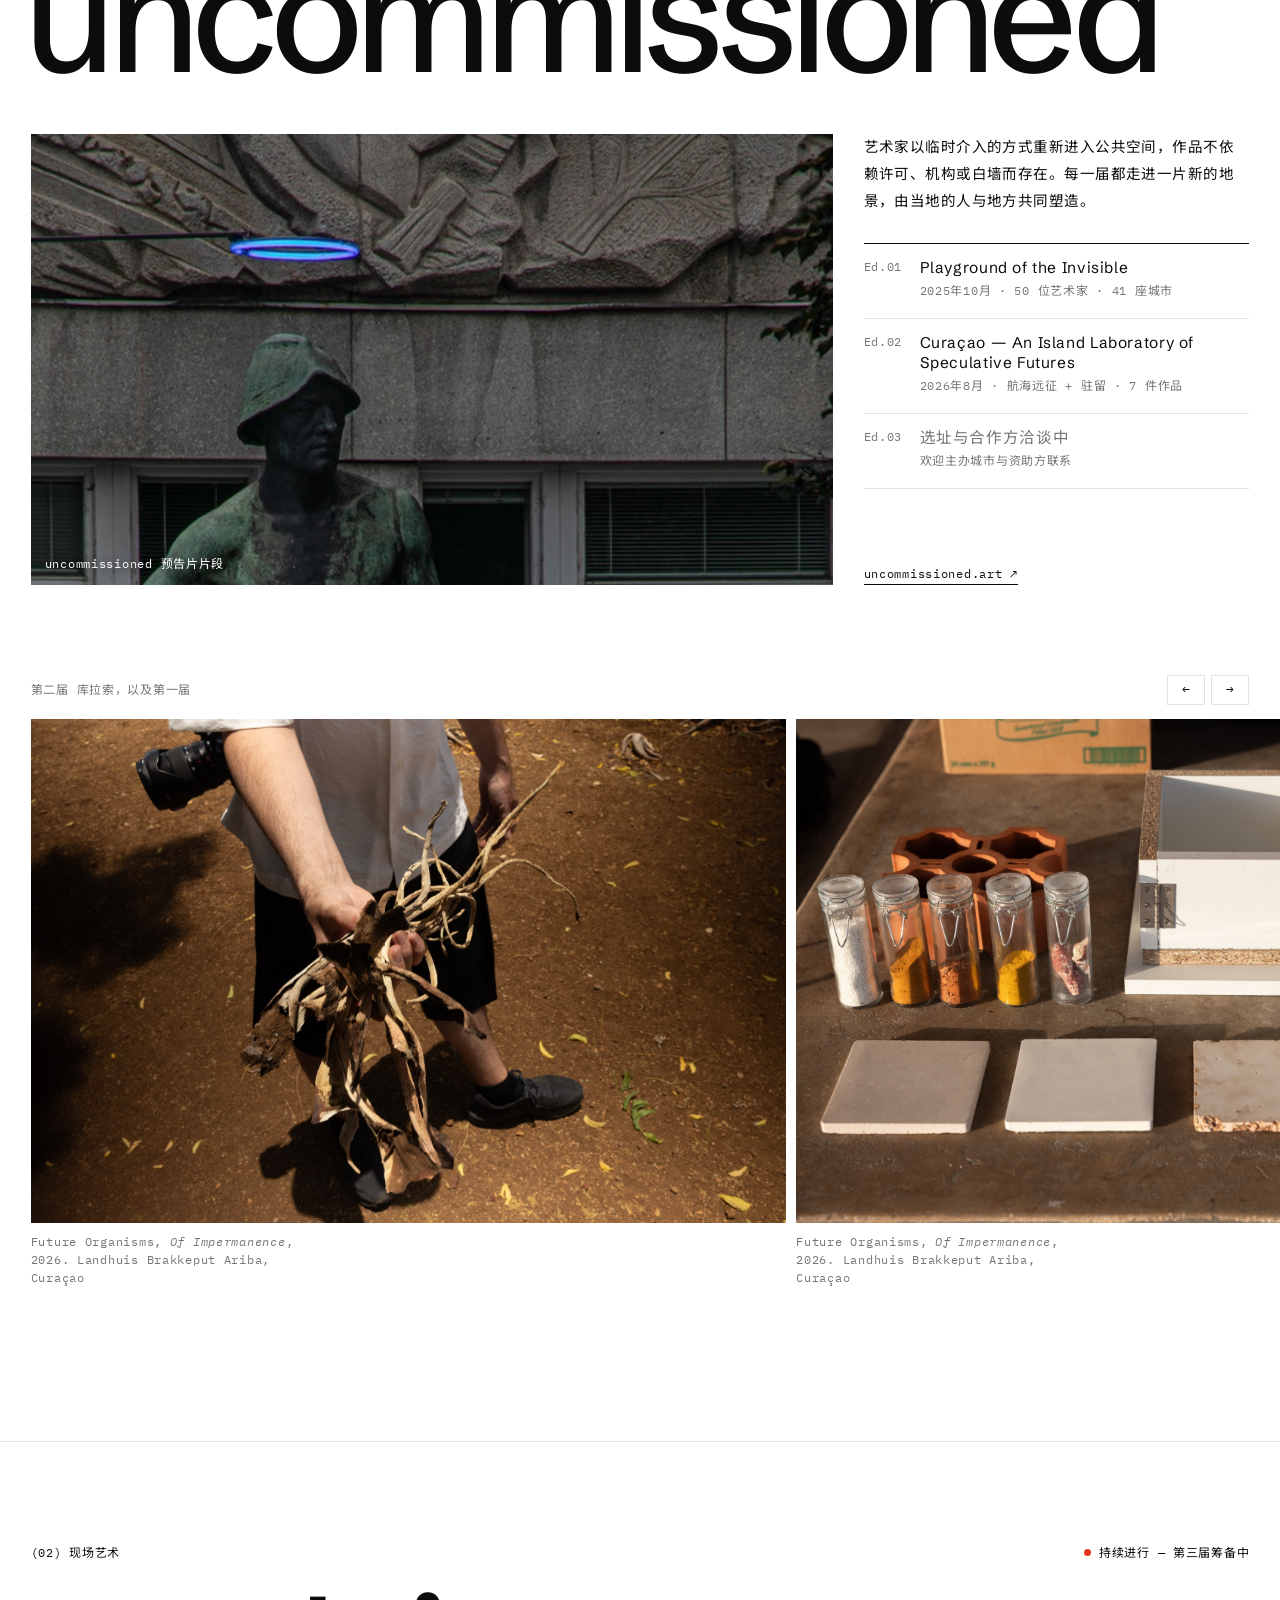
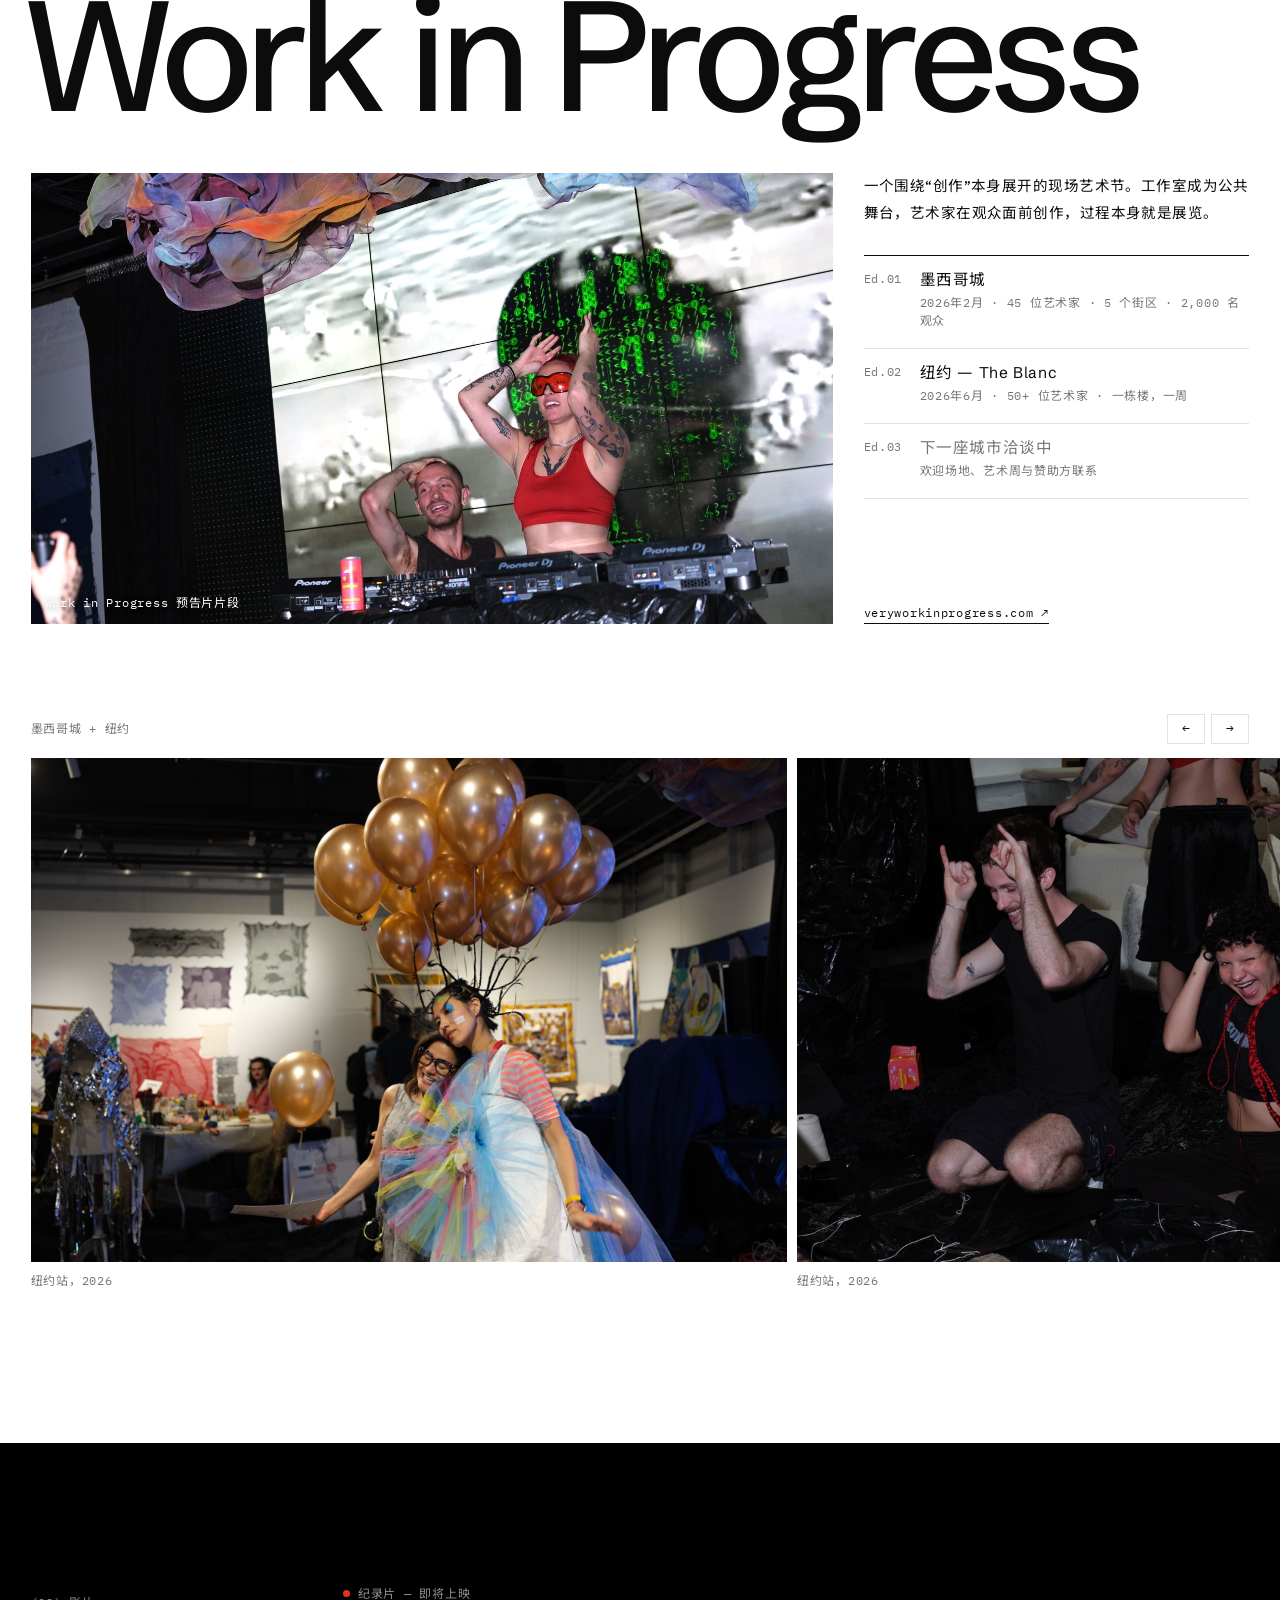
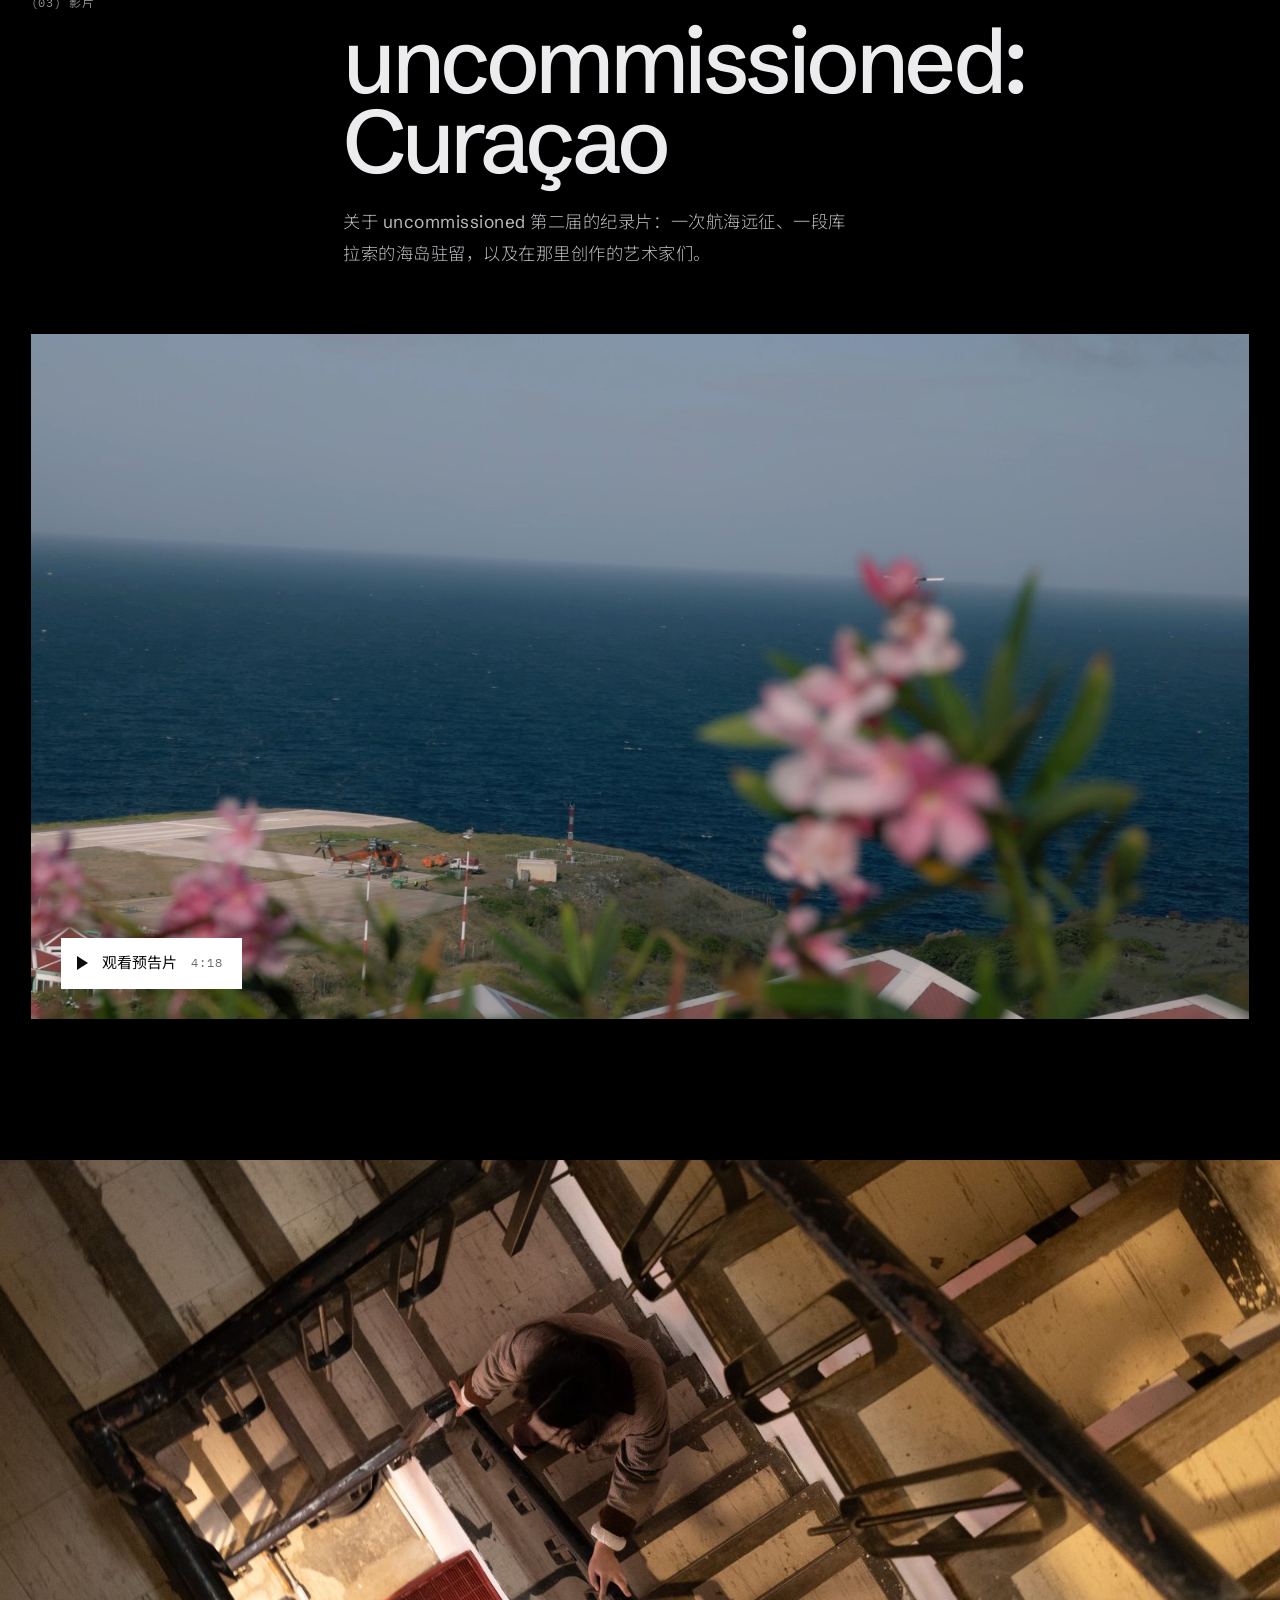
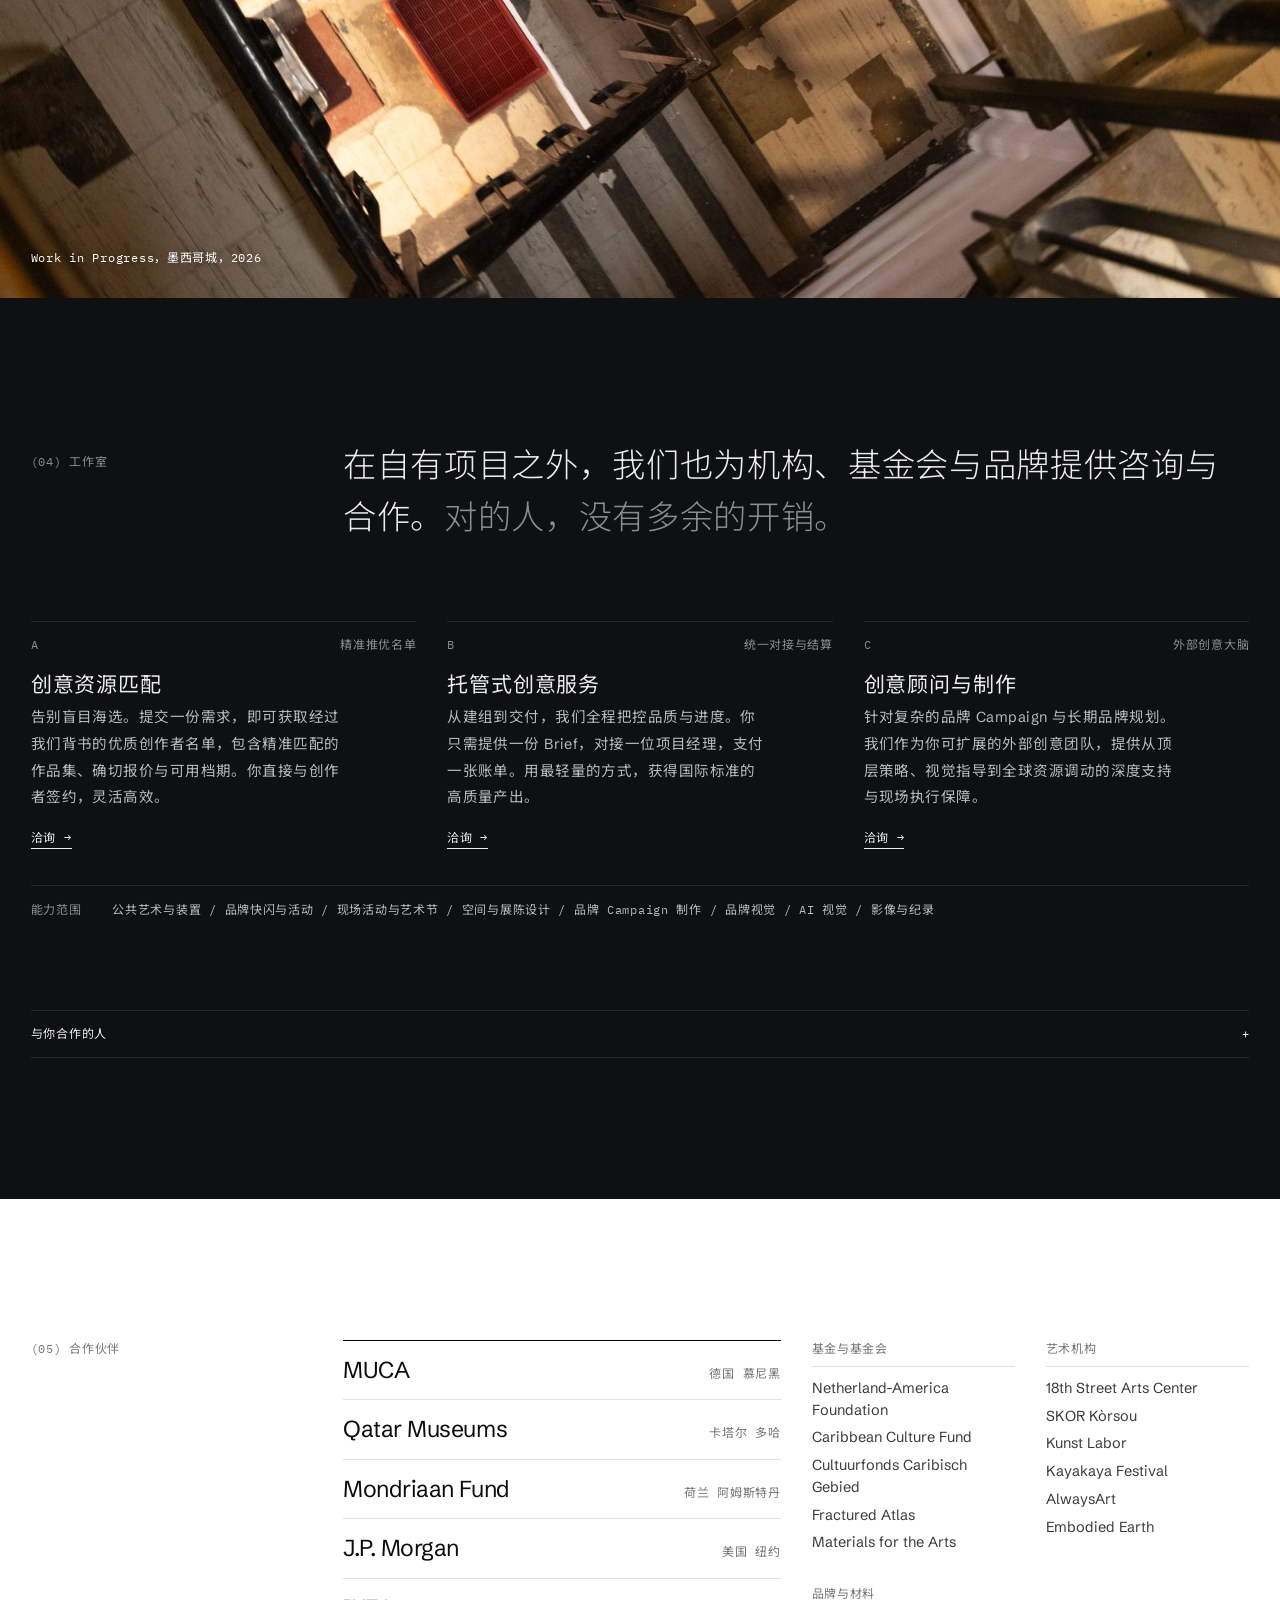
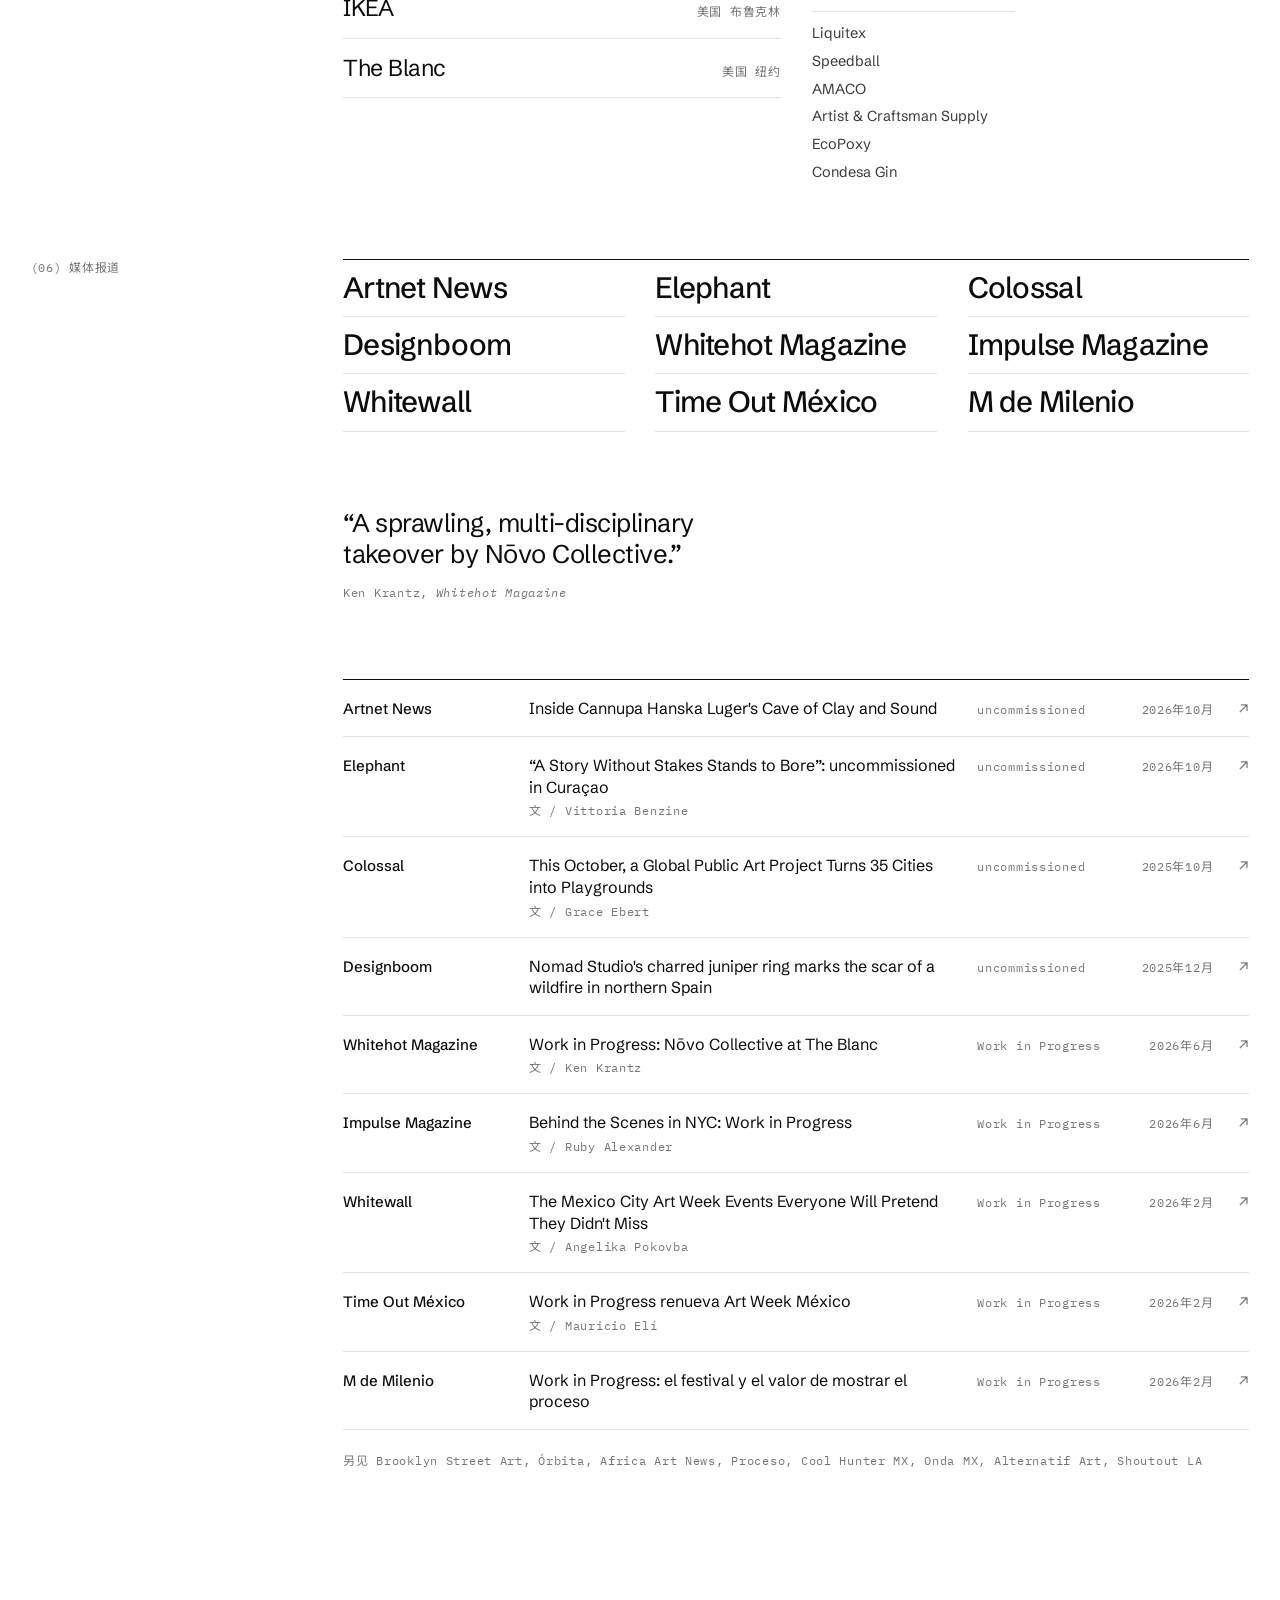
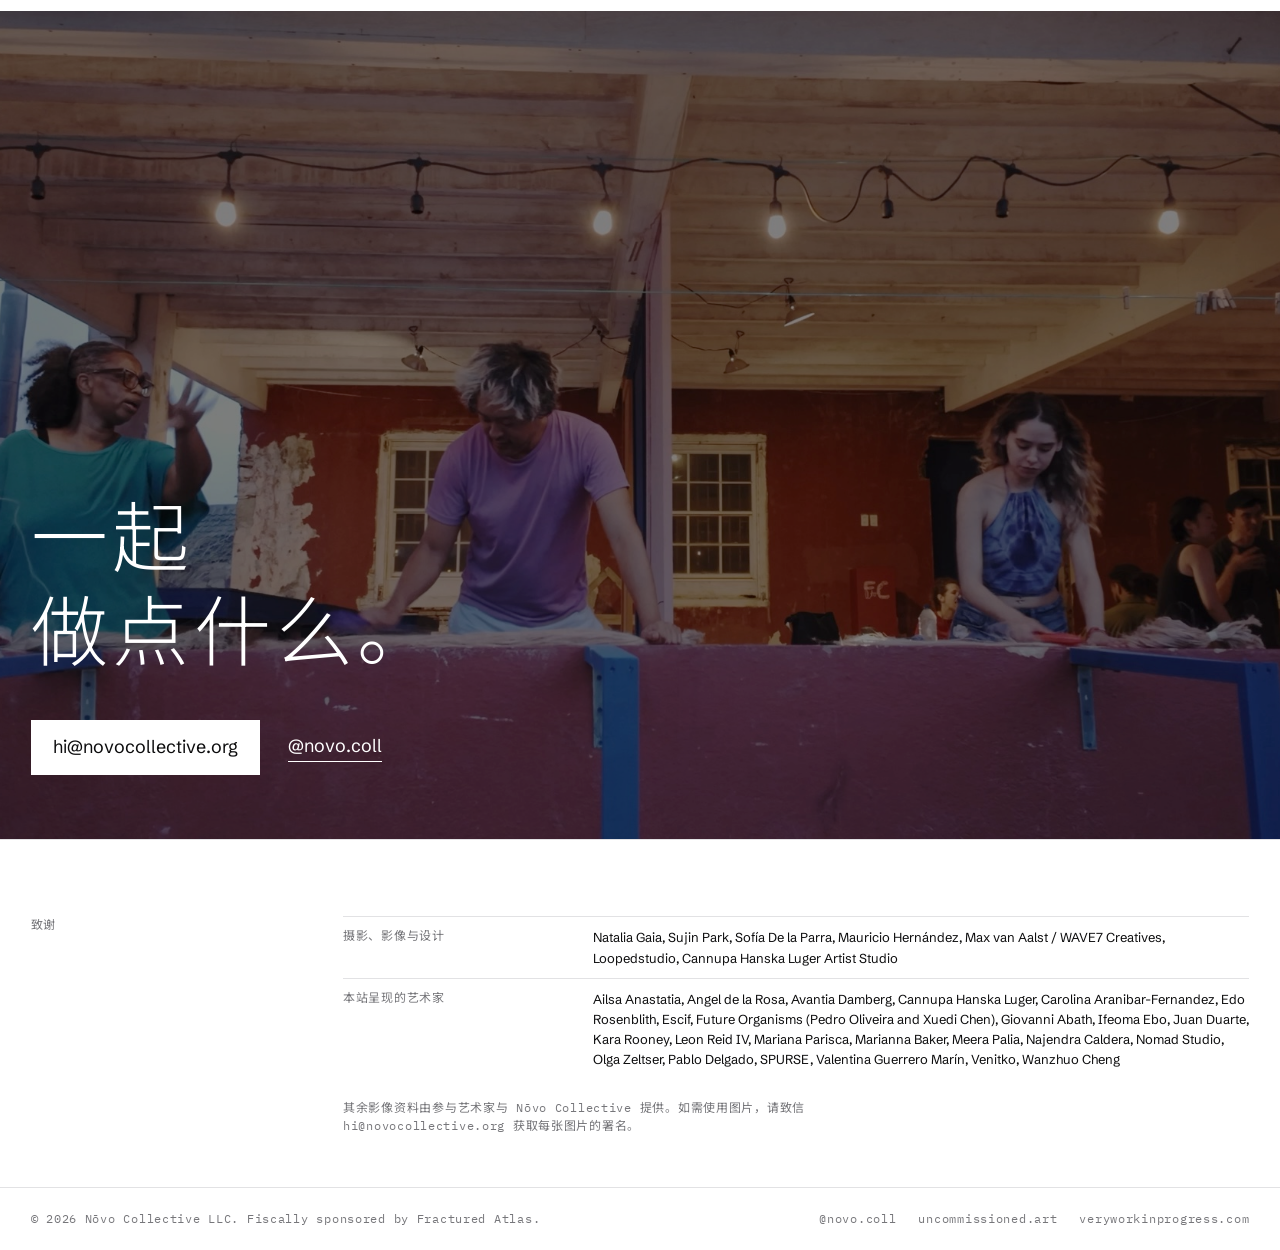
==== commit 80702f9a: "Studio: final service copy, capabilities line, new team bios Co-Authored-By: Claude Opus 5.5 <norepl" ====
--- a/zh/index.html
+++ b/zh/index.html
@@ -234,23 +234,24 @@
 
     <div class="grid offers">
       <article class="offer">
-        <div class="row mono mute"><span>A</span><span>5 个工作日</span></div>
+        <div class="row mono mute"><span>A</span><span>精准推优名单</span></div>
         <h3>创意资源匹配</h3>
-        <p>提交一份需求，5 个工作日内收到 3 位经过验证的艺术家、设计师或制作人推荐，附作品、报价与档期。你直接与对方合作。</p>
+        <p>告别盲目海选。提交一份需求，即可获取经过我们背书的优质创作者名单，包含精准匹配的作品集、确切报价与可用档期。你直接与创作者签约，灵活高效。</p>
         <a class="go u mono" href="mailto:hi@novocollective.org?subject=Creative%20Resource%20Matching">洽询 →</a>
       </article>
       <article class="offer">
-        <div class="row mono mute"><span>B</span><span>一位对接人</span></div>
+        <div class="row mono mute"><span>B</span><span>统一对接与结算</span></div>
         <h3>托管式创意服务</h3>
-        <p>不必自己找人、对接。我们组建团队、推进执行，并在交付前逐项把关：一份需求、一位对接人、一张账单，没有传统 Agency 的冗余开销。</p>
+        <p>从建组到交付，我们全程把控品质与进度。你只需提供一份 Brief，对接一位项目经理，支付一张账单。用最轻量的方式，获得国际标准的高质量产出。</p>
         <a class="go u mono" href="mailto:hi@novocollective.org?subject=Managed%20Creative%20Services">洽询 →</a>
       </article>
       <article class="offer">
-        <div class="row mono mute"><span>C</span><span>长期合作</span></div>
+        <div class="row mono mute"><span>C</span><span>外部创意大脑</span></div>
         <h3>创意顾问与制作</h3>
-        <p>适合希望超越单个项目的伙伴：从策略到现场落地，成为你长期的创意团队，也可以一起打造 Nōvo 的自主项目。</p>
+        <p>针对复杂的品牌 Campaign 与长期品牌规划。我们作为你可扩展的外部创意团队，提供从顶层策略、视觉指导到全球资源调动的深度支持与现场执行保障。</p>
         <a class="go u mono" href="mailto:hi@novocollective.org?subject=Creative%20Advisory%20%26%20Production">洽询 →</a>
       </article>
+      <p class="caps mono"><span class="mute">能力范围</span><span>公共艺术与装置 / 品牌快闪与活动 / 现场活动与艺术节 / 空间与展陈设计 / 品牌 Campaign 制作 / 品牌视觉 / AI 视觉 / 影像与纪录</span></p>
     </div>
 
     <div class="grid">
@@ -259,13 +260,13 @@
         <div class="people">
           <div class="person">
             <p class="name">Chuman Zhang</p>
-            <p class="mono mute">联合创始人 · 策展与制作</p>
-            <p>负责项目制作，从最初的规划到开幕当天，并主导策展与市场方向。</p>
+            <p class="mono mute">联合创始人 · 制片与策略</p>
+            <p>拥有丰富的跨国策展与落地经验。负责将抽象创意转化为清晰的执行路径，确保项目在可控的节奏与预算内稳妥交付。</p>
           </div>
           <div class="person">
             <p class="name">Jerry Guo</p>
-            <p class="mono mute">联合创始人 · 创意总监与合作拓展</p>
-            <p>主导每个项目的创意方向，并负责合作与商务拓展，从第一次对话到签约。</p>
+            <p class="mono mute">联合创始人 · 创意指导与网络</p>
+            <p>兼具独立艺术与商业项目双重背景。负责把控 Nōvo 的最终产出标准，并为不同商业需求精准匹配全球创意人才。</p>
           </div>
         </div>
         <div class="network">
--- a/style.css
+++ b/style.css
@@ -169,6 +169,9 @@
 .offer h3{font-weight:500;font-size:20px;letter-spacing:-.015em;line-height:1.15;margin:18px 0 8px}
 .offer p{color:#b9babf;font-size:14px;line-height:1.5;max-width:36ch}
 .offer .go{margin-top:18px;align-self:flex-start;color:var(--night-ink)}
+.caps{grid-column:1/-1;display:flex;gap:10px var(--gutter);flex-wrap:wrap;border-top:1px solid var(--night-rule);padding-top:14px;color:#b9babf;line-height:1.7}
+.caps .mute{color:var(--night-mute);flex:none}
+.caps span:last-child{flex:1 1 320px;min-width:0}
 @media (max-width:800px){.w-head .no,.w-head h2,.offer{grid-column:1/-1}.w-head .no{margin-bottom:22px;padding:0}}
 
 .team{grid-column:1/-1;margin-top:clamp(56px,7vw,96px);border-top:1px solid var(--night-rule);border-bottom:1px solid var(--night-rule)}
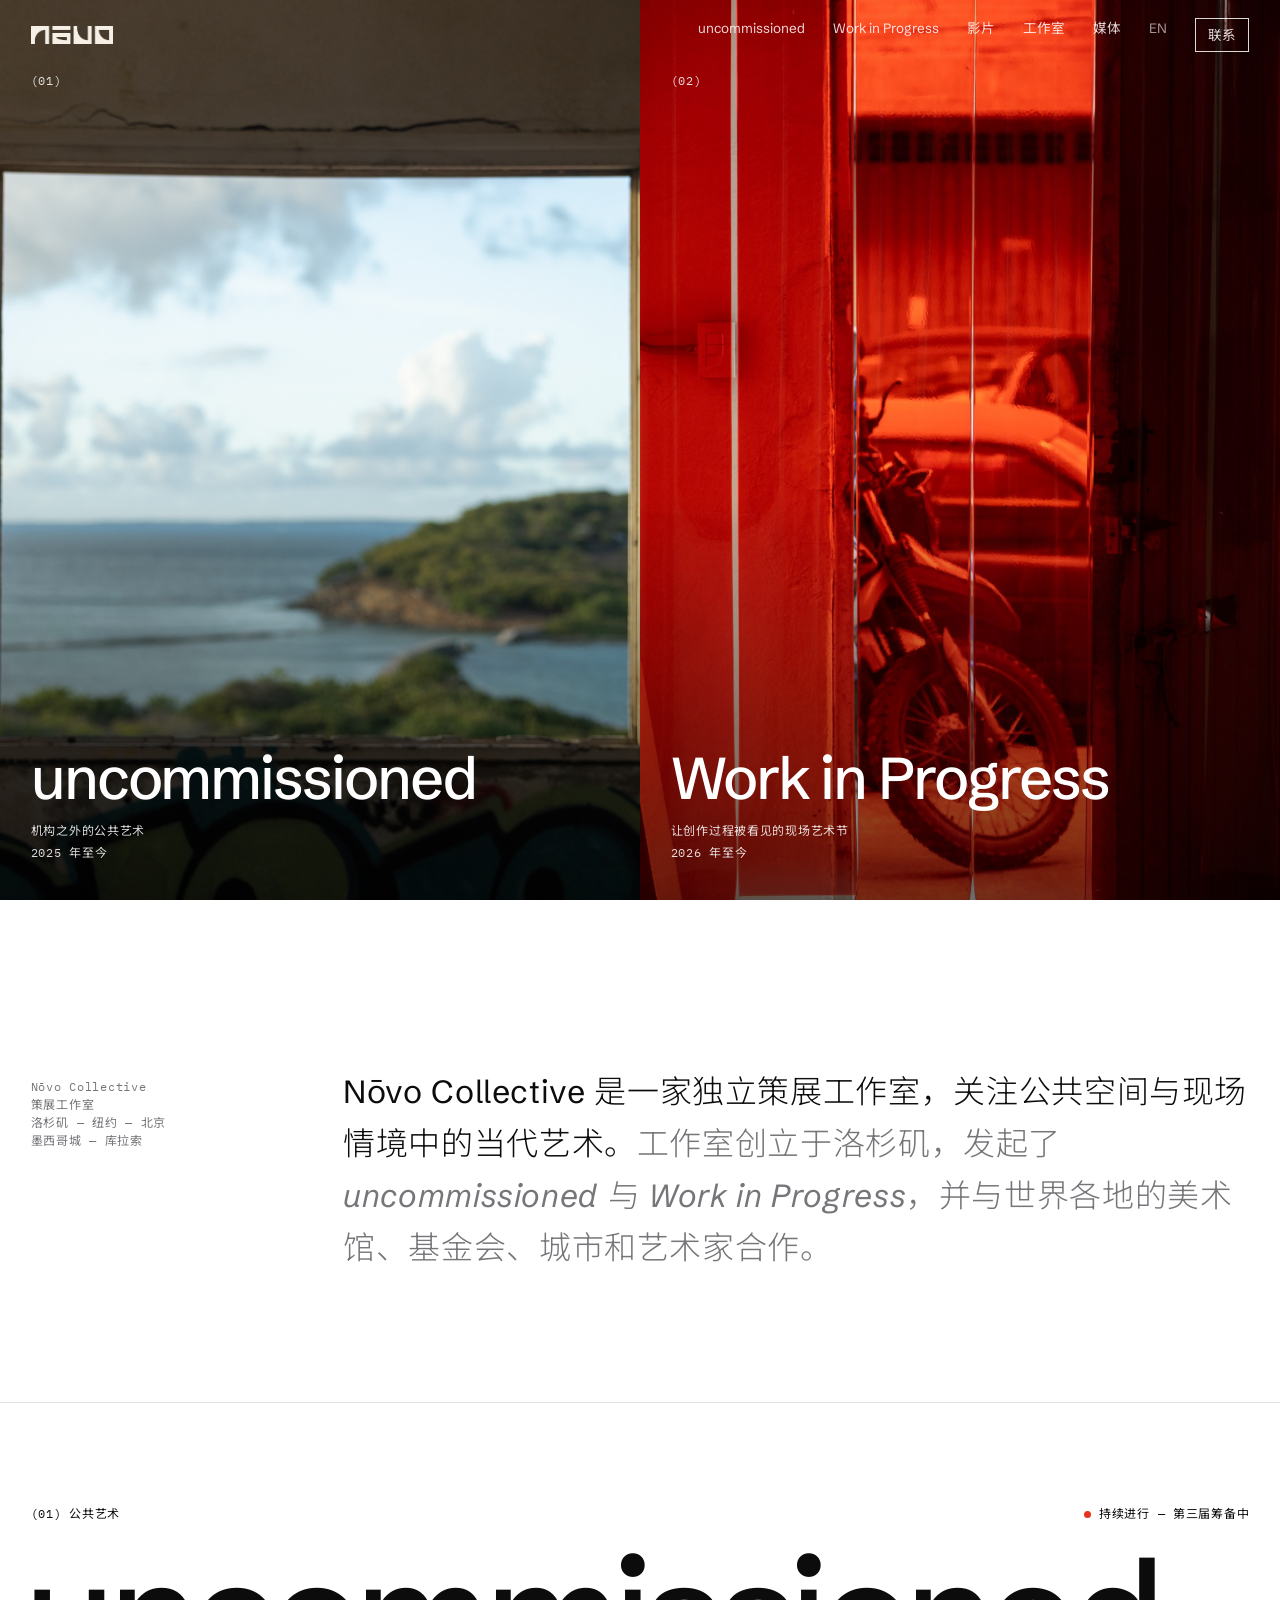
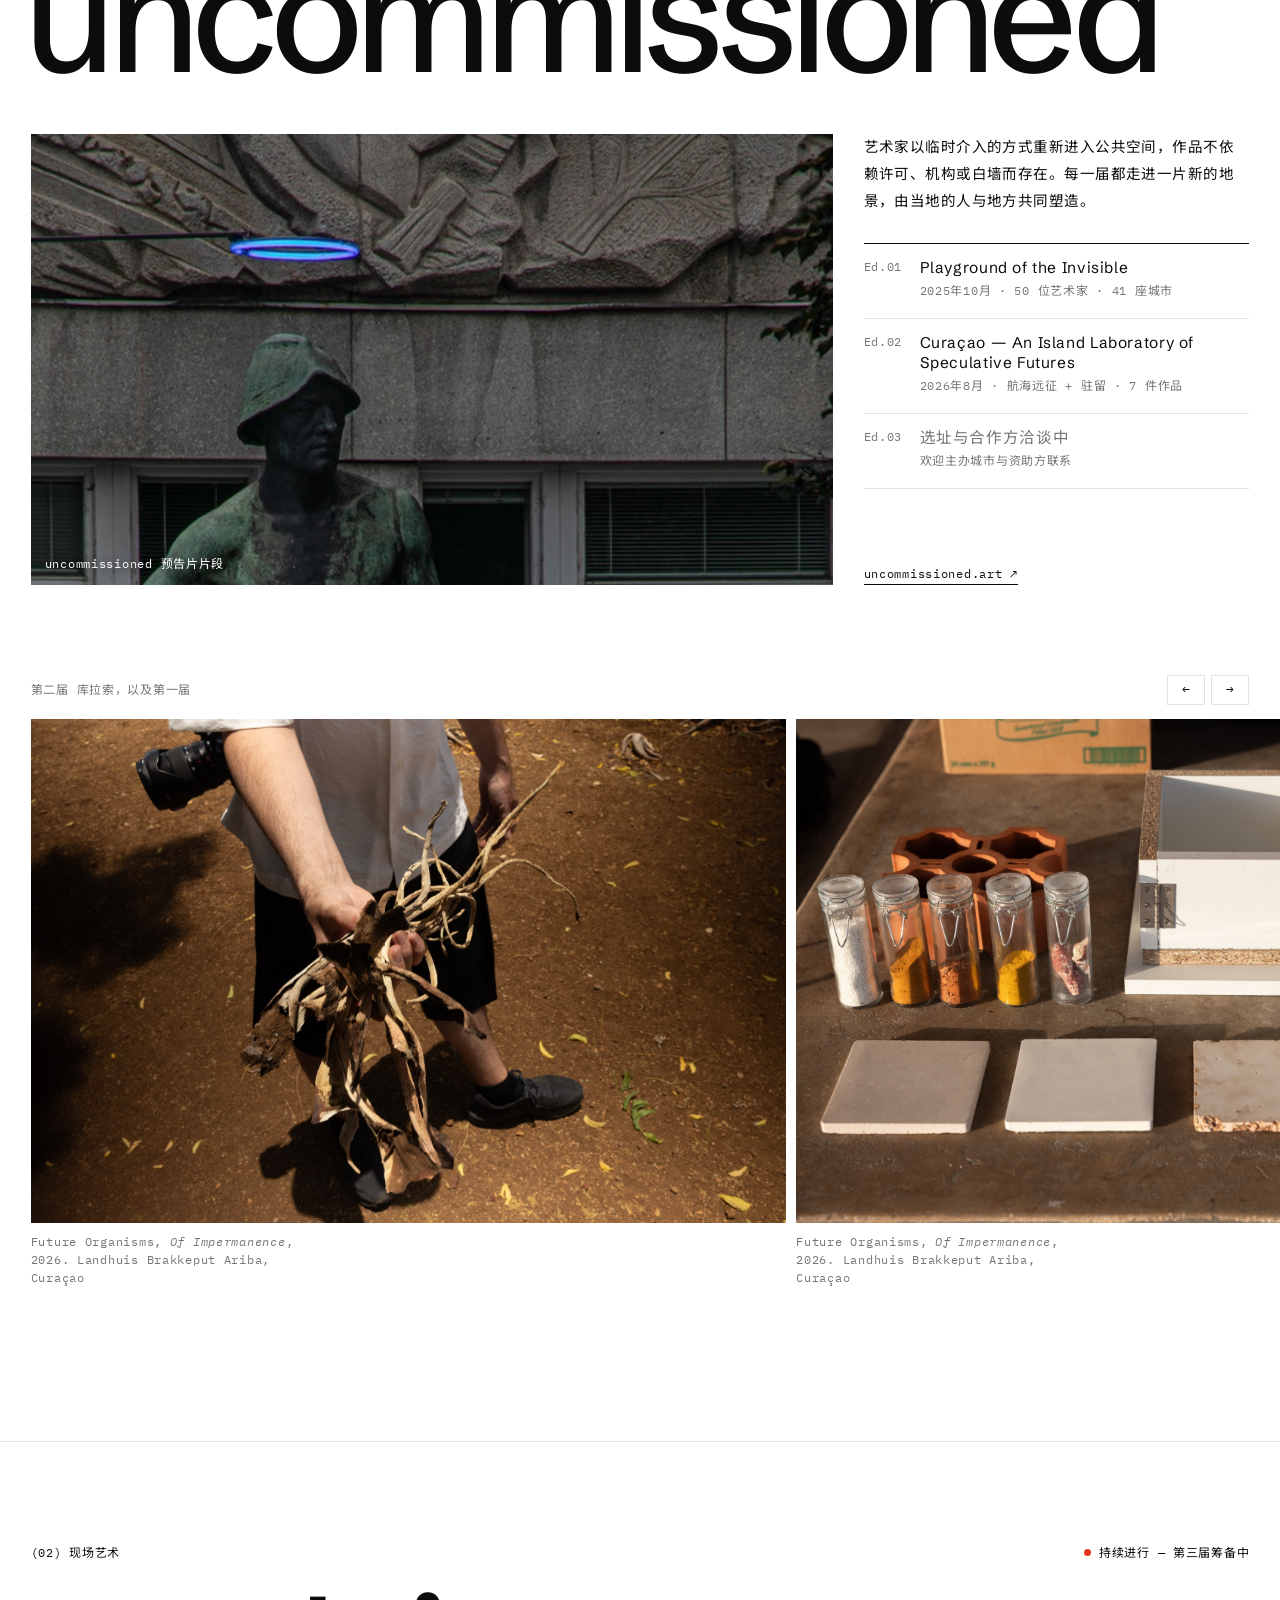
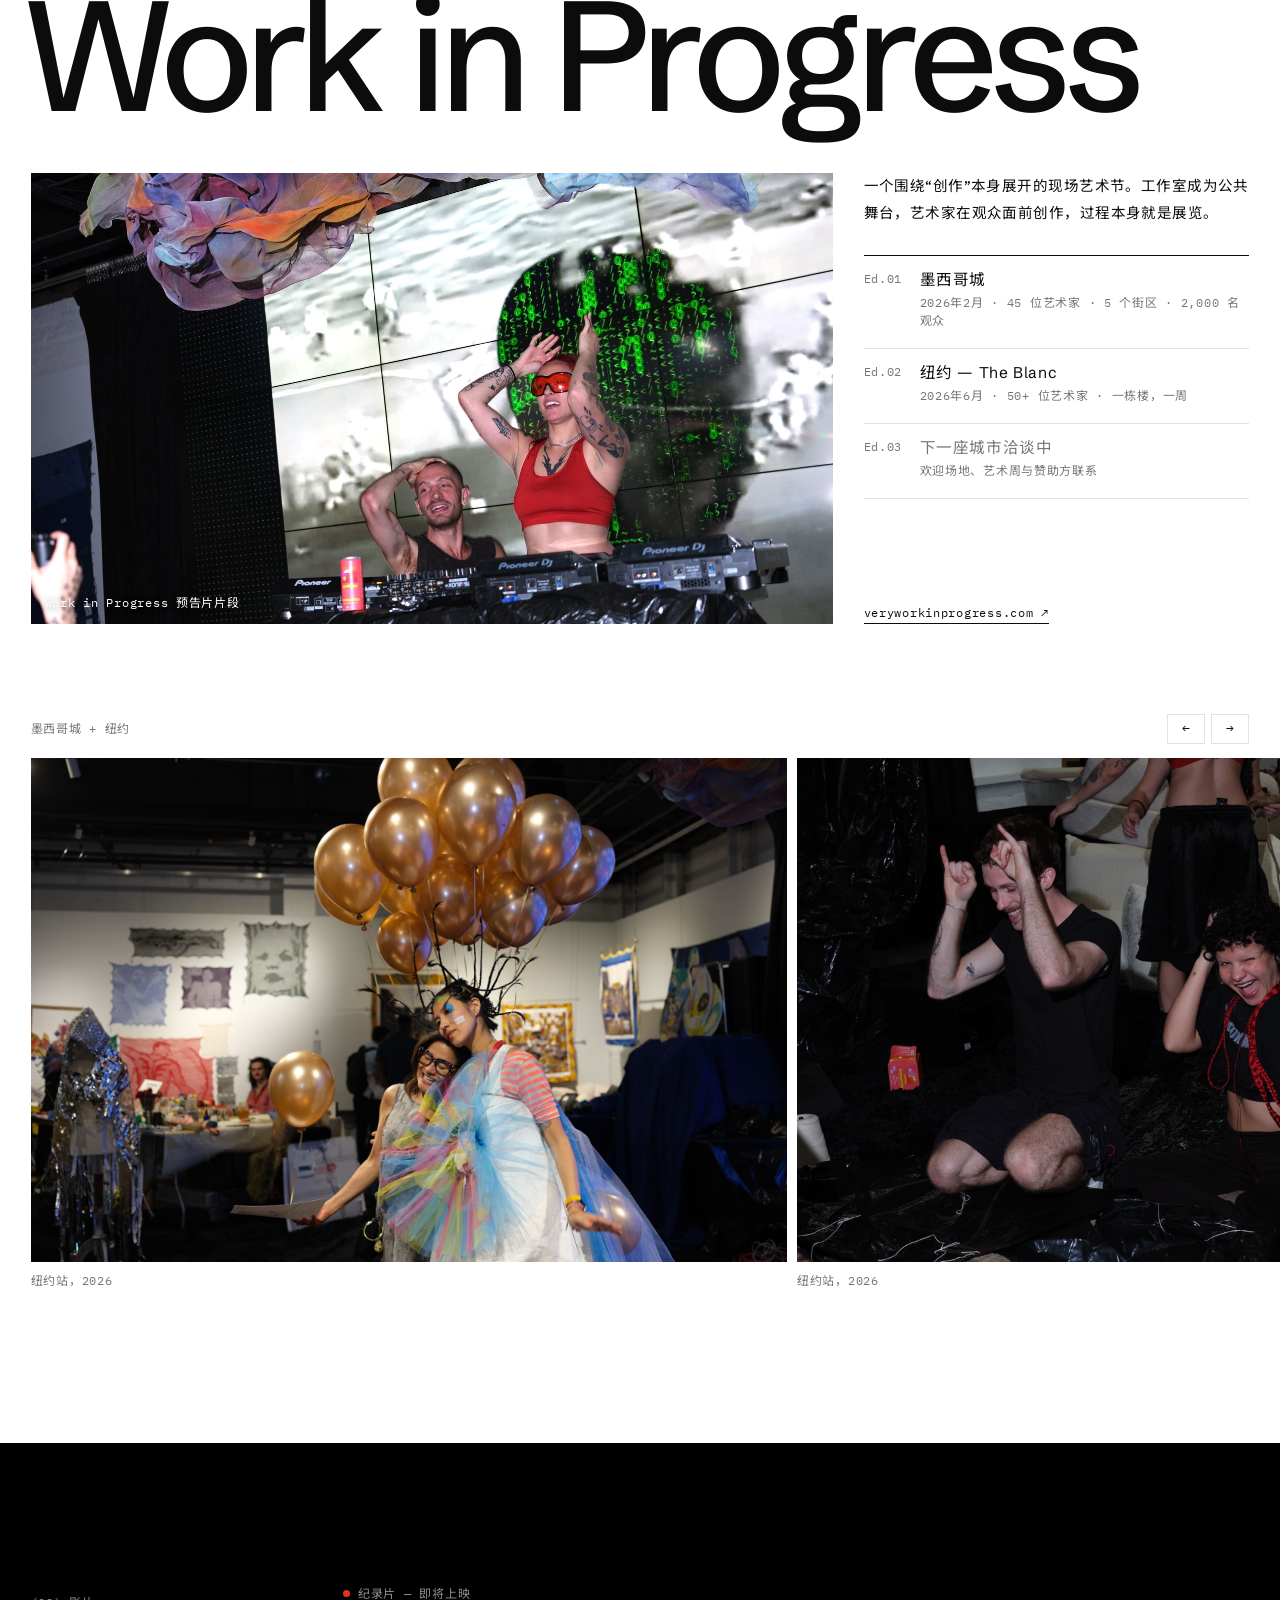
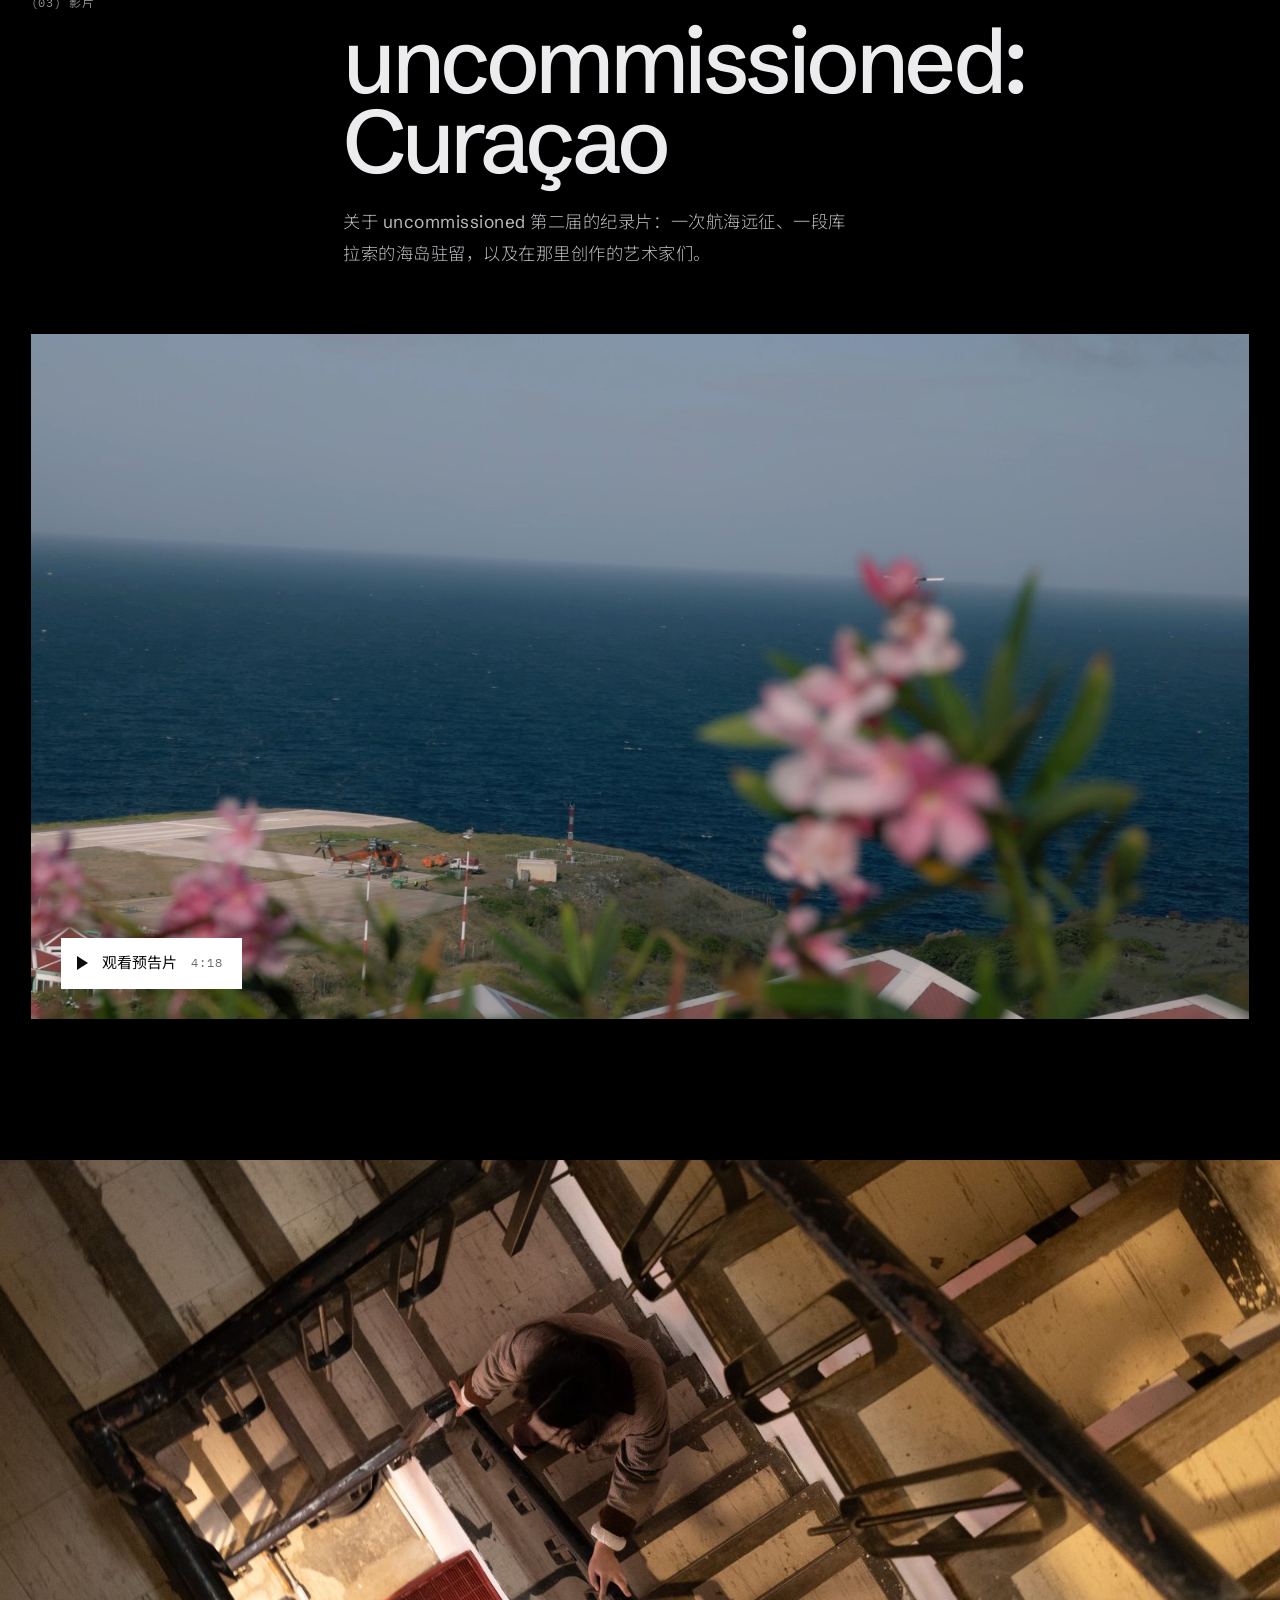
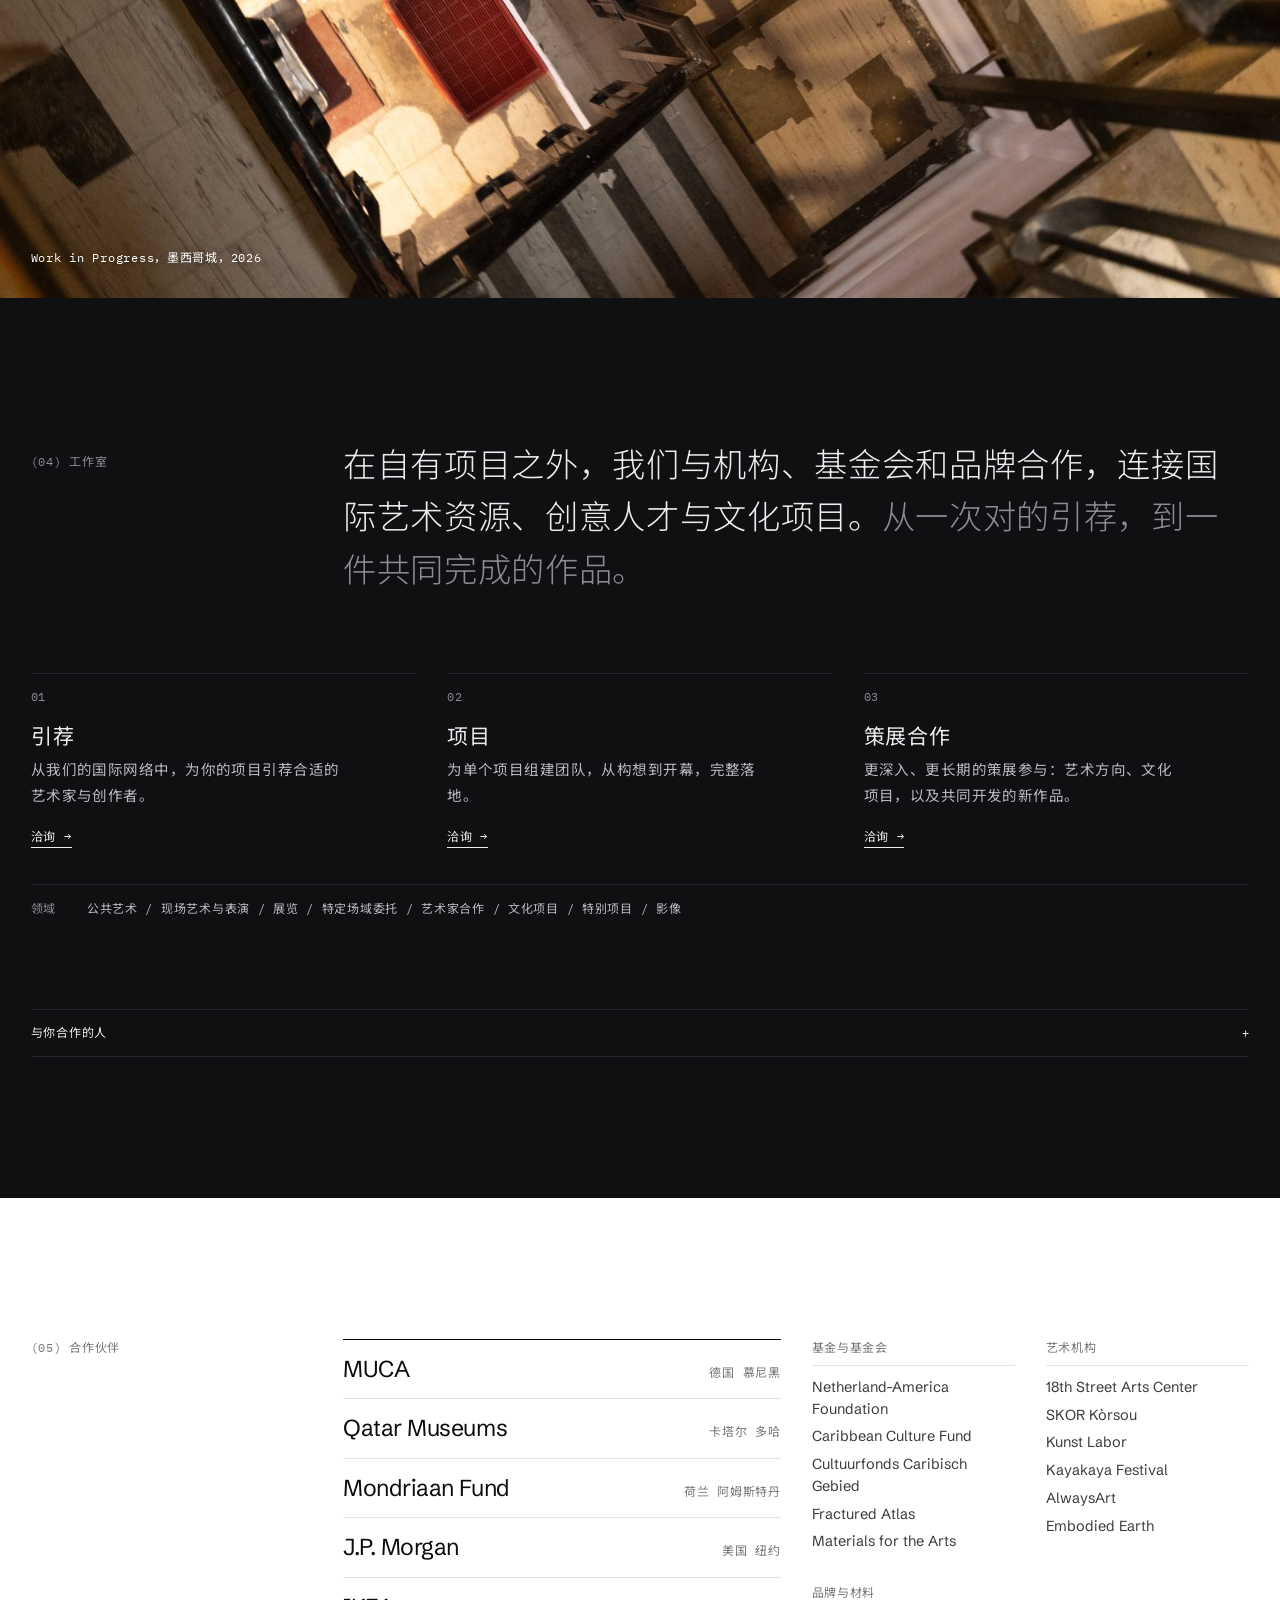
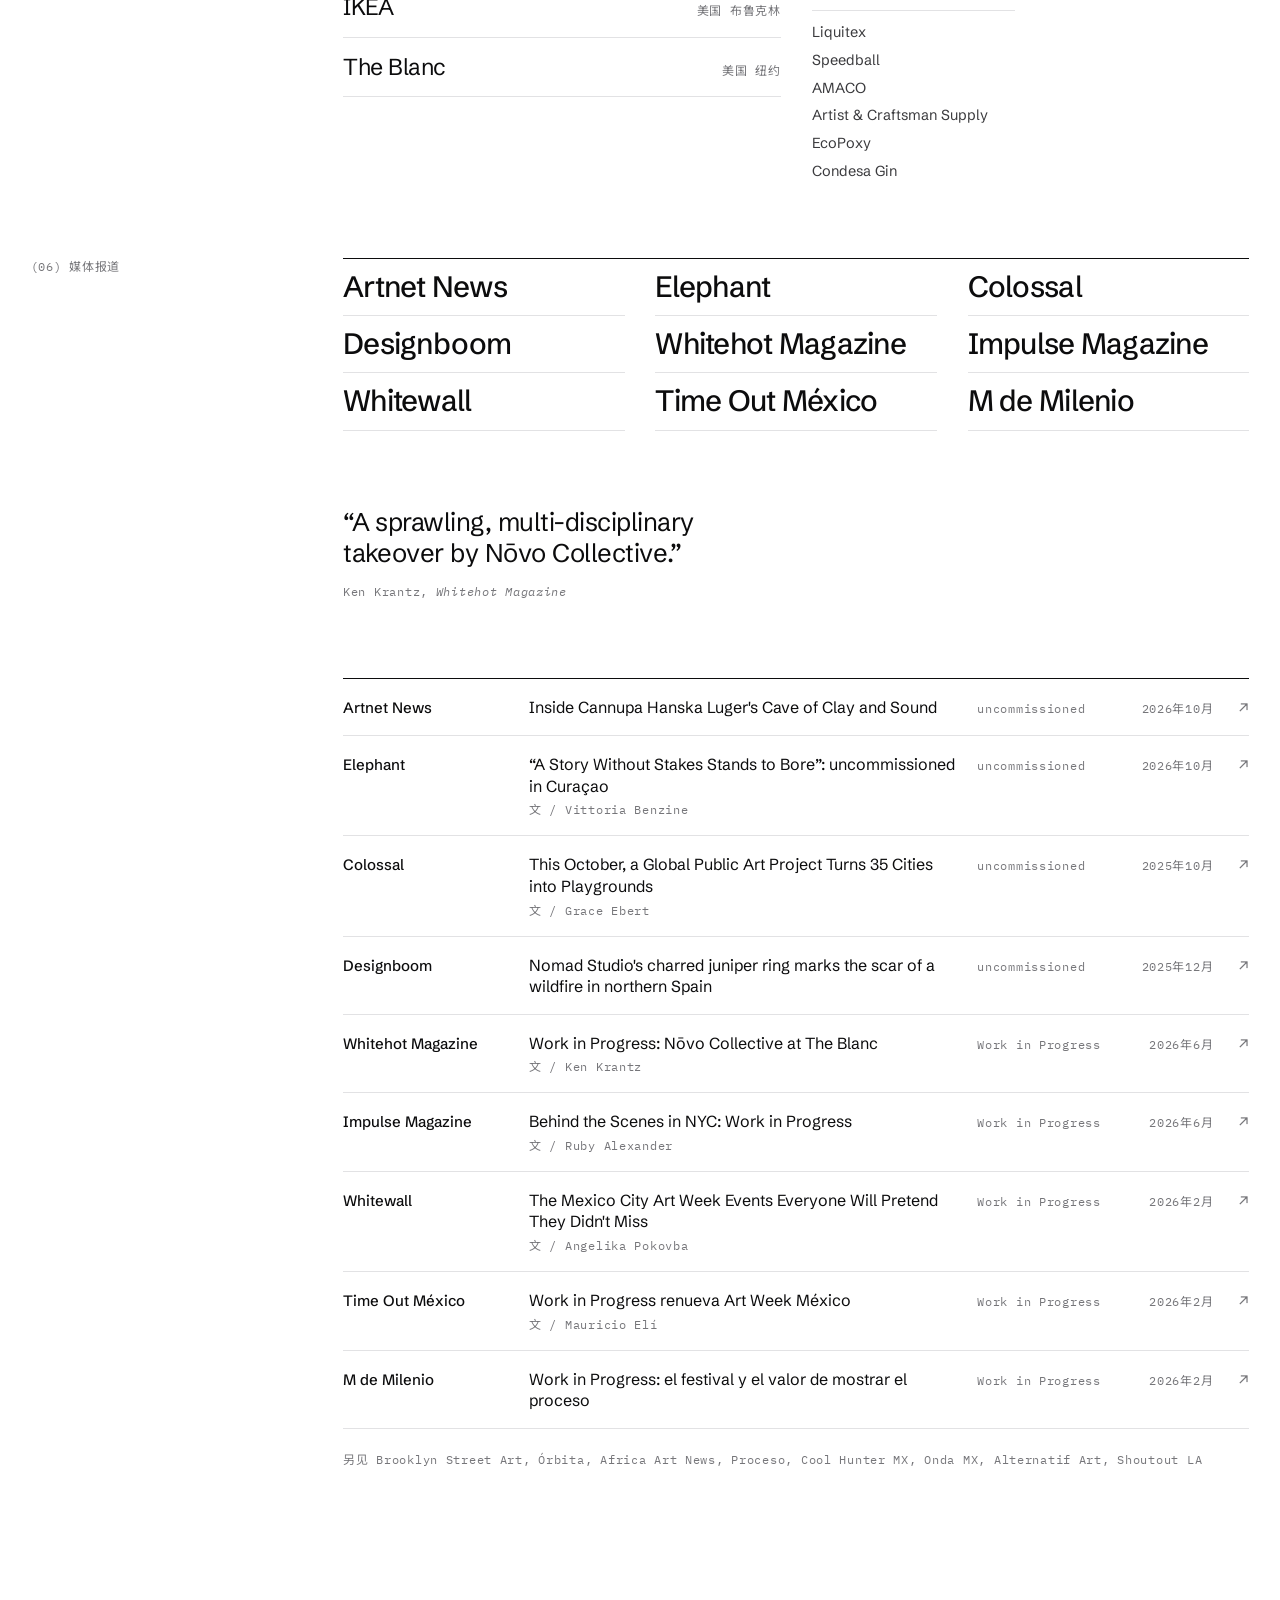
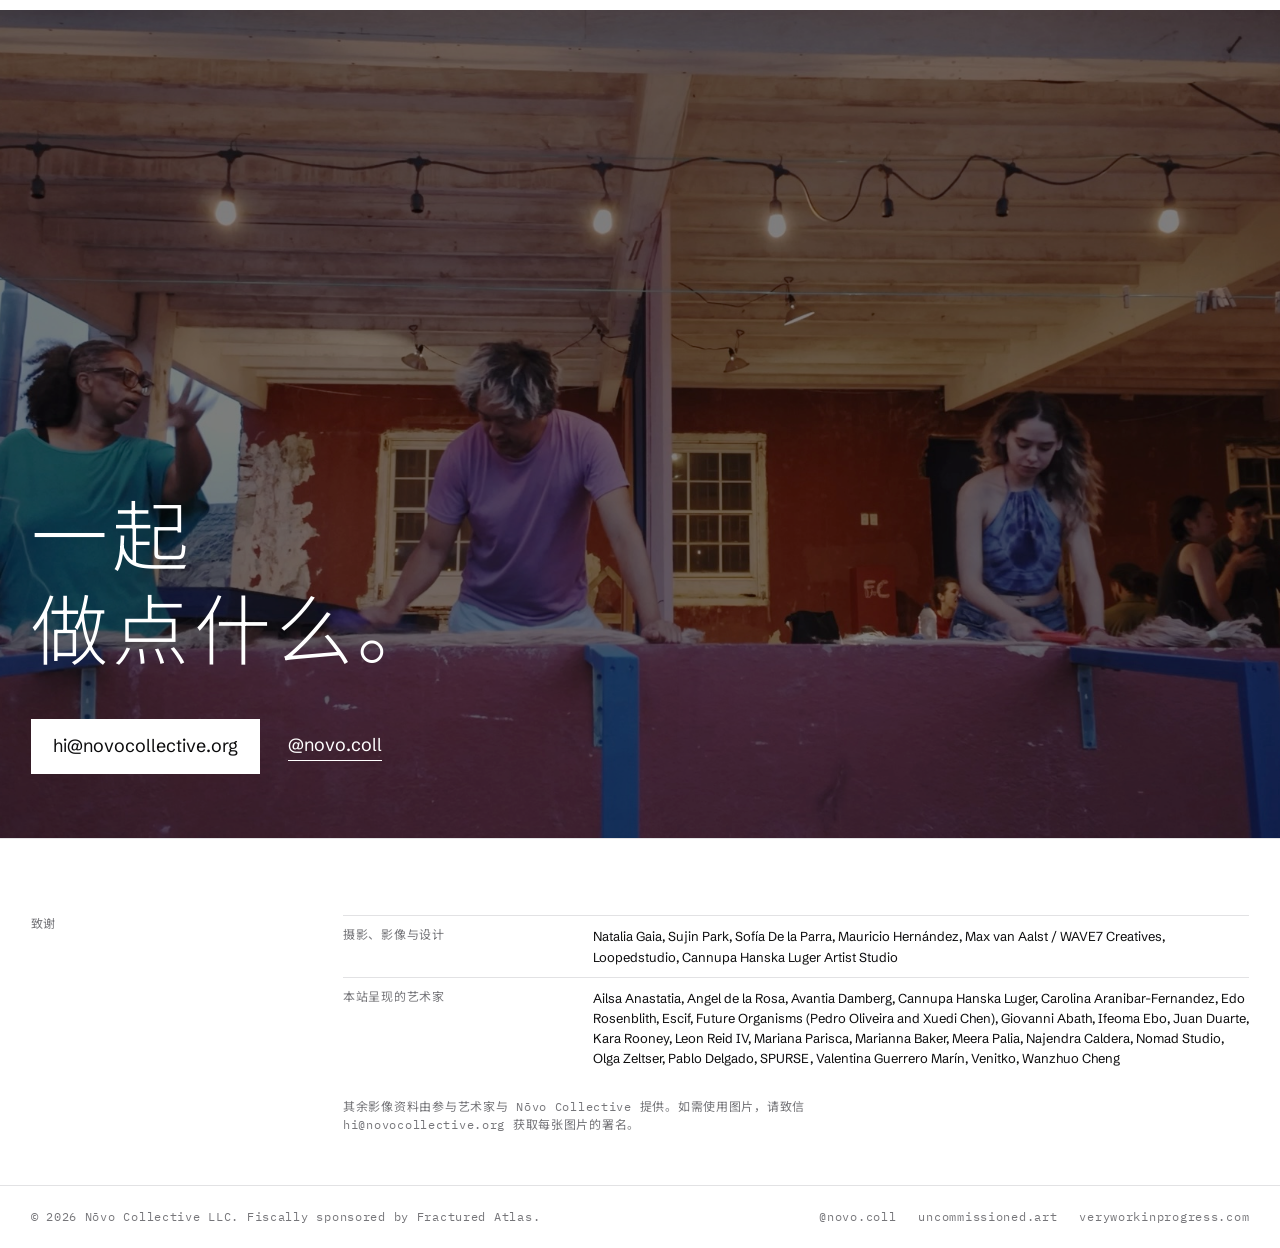
==== commit 41aec76b: "Studio: simpler, curatorial framing (Introductions / Projects / Curatorial partnership) Co-Authored-" ====
--- a/zh/index.html
+++ b/zh/index.html
@@ -229,29 +229,29 @@
   <section class="work" id="studio">
     <div class="grid w-head">
       <p class="no mono mute">(04) 工作室</p>
-      <h2>在自有项目之外，我们也为机构、基金会与品牌提供咨询与合作。<span>对的人，没有多余的开销。</span></h2>
+      <h2>在自有项目之外，我们与机构、基金会和品牌合作，连接国际艺术资源、创意人才与文化项目。<span>从一次对的引荐，到一件共同完成的作品。</span></h2>
     </div>
 
     <div class="grid offers">
       <article class="offer">
-        <div class="row mono mute"><span>A</span><span>精准推优名单</span></div>
-        <h3>创意资源匹配</h3>
-        <p>告别盲目海选。提交一份需求，即可获取经过我们背书的优质创作者名单，包含精准匹配的作品集、确切报价与可用档期。你直接与创作者签约，灵活高效。</p>
-        <a class="go u mono" href="mailto:hi@novocollective.org?subject=Creative%20Resource%20Matching">洽询 →</a>
+        <div class="row mono mute"><span>01</span></div>
+        <h3>引荐</h3>
+        <p>从我们的国际网络中，为你的项目引荐合适的艺术家与创作者。</p>
+        <a class="go u mono" href="mailto:hi@novocollective.org?subject=Introductions">洽询 →</a>
       </article>
       <article class="offer">
-        <div class="row mono mute"><span>B</span><span>统一对接与结算</span></div>
-        <h3>托管式创意服务</h3>
-        <p>从建组到交付，我们全程把控品质与进度。你只需提供一份 Brief，对接一位项目经理，支付一张账单。用最轻量的方式，获得国际标准的高质量产出。</p>
-        <a class="go u mono" href="mailto:hi@novocollective.org?subject=Managed%20Creative%20Services">洽询 →</a>
+        <div class="row mono mute"><span>02</span></div>
+        <h3>项目</h3>
+        <p>为单个项目组建团队，从构想到开幕，完整落地。</p>
+        <a class="go u mono" href="mailto:hi@novocollective.org?subject=Projects">洽询 →</a>
       </article>
       <article class="offer">
-        <div class="row mono mute"><span>C</span><span>外部创意大脑</span></div>
-        <h3>创意顾问与制作</h3>
-        <p>针对复杂的品牌 Campaign 与长期品牌规划。我们作为你可扩展的外部创意团队，提供从顶层策略、视觉指导到全球资源调动的深度支持与现场执行保障。</p>
-        <a class="go u mono" href="mailto:hi@novocollective.org?subject=Creative%20Advisory%20%26%20Production">洽询 →</a>
+        <div class="row mono mute"><span>03</span></div>
+        <h3>策展合作</h3>
+        <p>更深入、更长期的策展参与：艺术方向、文化项目，以及共同开发的新作品。</p>
+        <a class="go u mono" href="mailto:hi@novocollective.org?subject=Curatorial%20partnership">洽询 →</a>
       </article>
-      <p class="caps mono"><span class="mute">能力范围</span><span>公共艺术与装置 / 品牌快闪与活动 / 现场活动与艺术节 / 空间与展陈设计 / 品牌 Campaign 制作 / 品牌视觉 / AI 视觉 / 影像与纪录</span></p>
+      <p class="caps mono"><span class="mute">领域</span><span>公共艺术 / 现场艺术与表演 / 展览 / 特定场域委托 / 艺术家合作 / 文化项目 / 特别项目 / 影像</span></p>
     </div>
 
     <div class="grid">
@@ -260,12 +260,12 @@
         <div class="people">
           <div class="person">
             <p class="name">Chuman Zhang</p>
-            <p class="mono mute">联合创始人 · 制片与策略</p>
+            <p class="mono mute">联合创始人 · 策略与制作</p>
             <p>拥有丰富的跨国策展与落地经验。负责将抽象创意转化为清晰的执行路径，确保项目在可控的节奏与预算内稳妥交付。</p>
           </div>
           <div class="person">
             <p class="name">Jerry Guo</p>
-            <p class="mono mute">联合创始人 · 创意指导与网络</p>
+            <p class="mono mute">联合创始人 · 创意指导与人才网络</p>
             <p>兼具独立艺术与商业项目双重背景。负责把控 Nōvo 的最终产出标准，并为不同商业需求精准匹配全球创意人才。</p>
           </div>
         </div>
